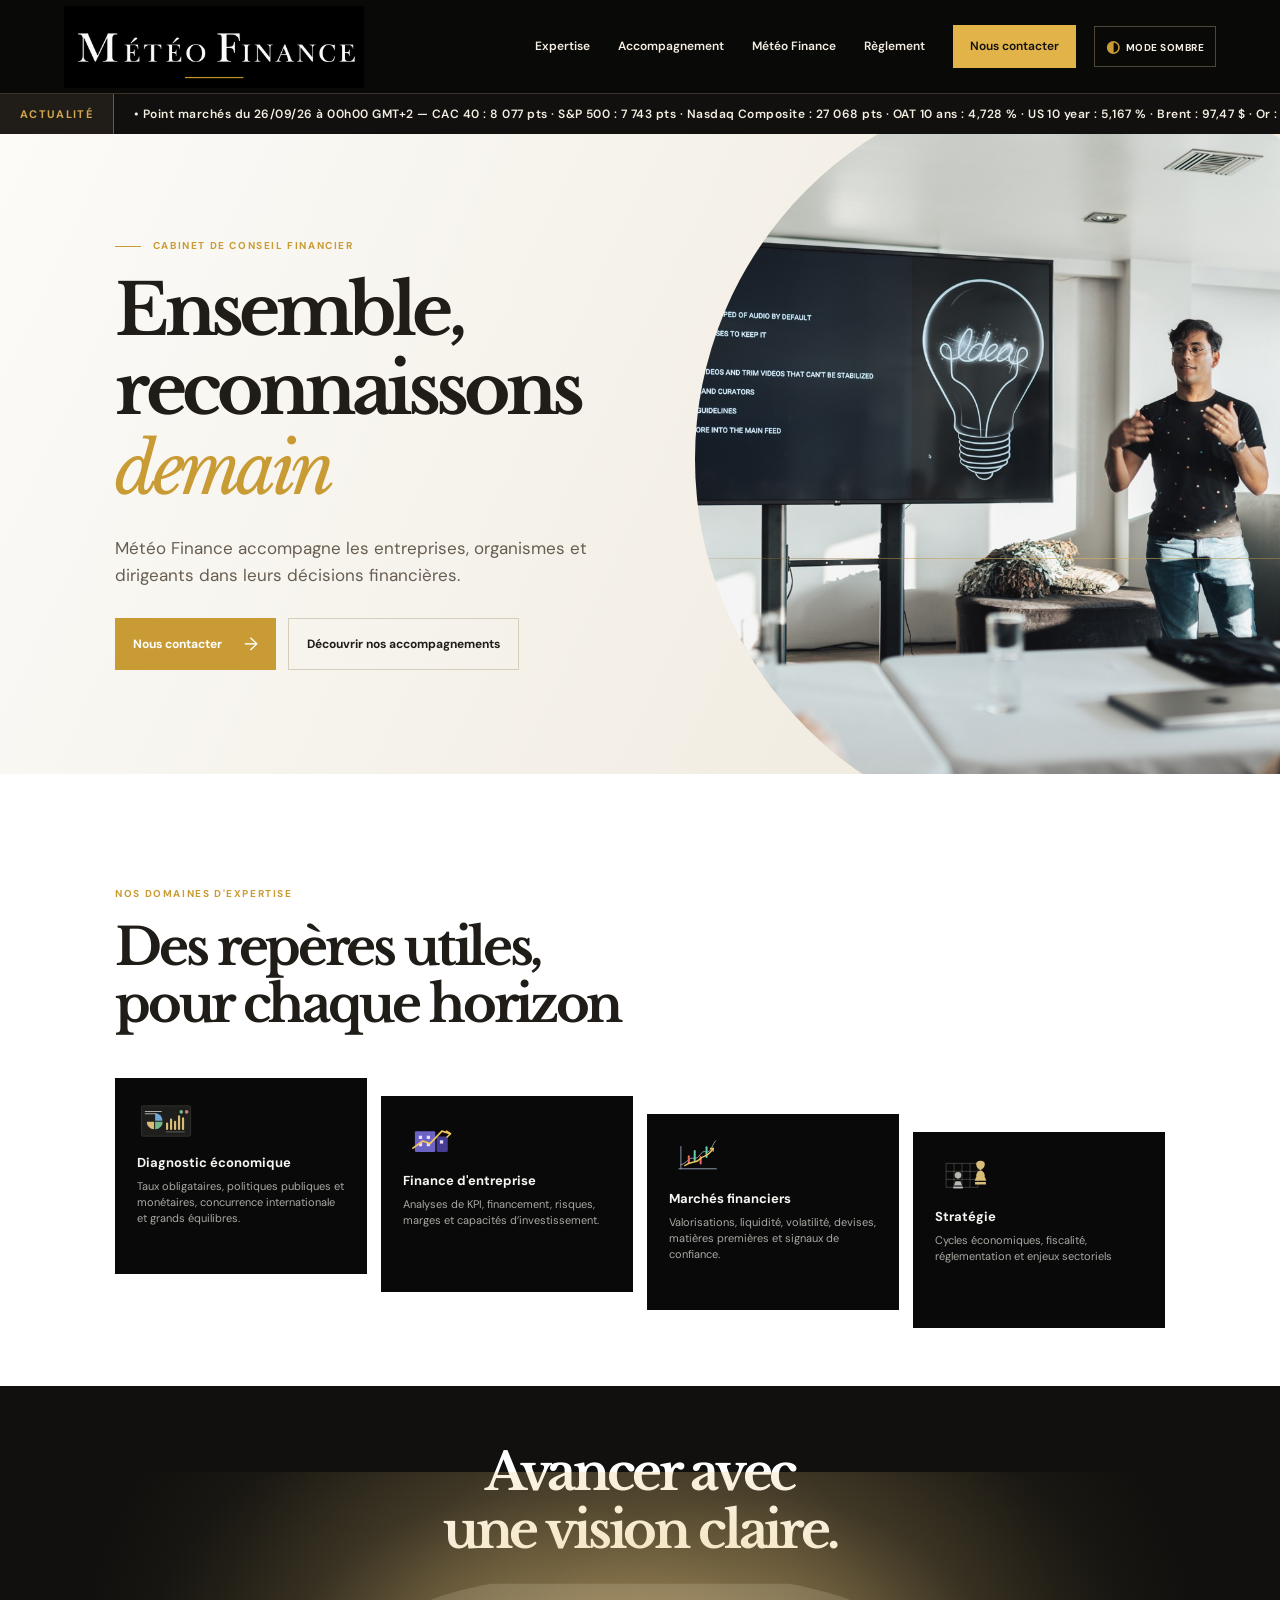
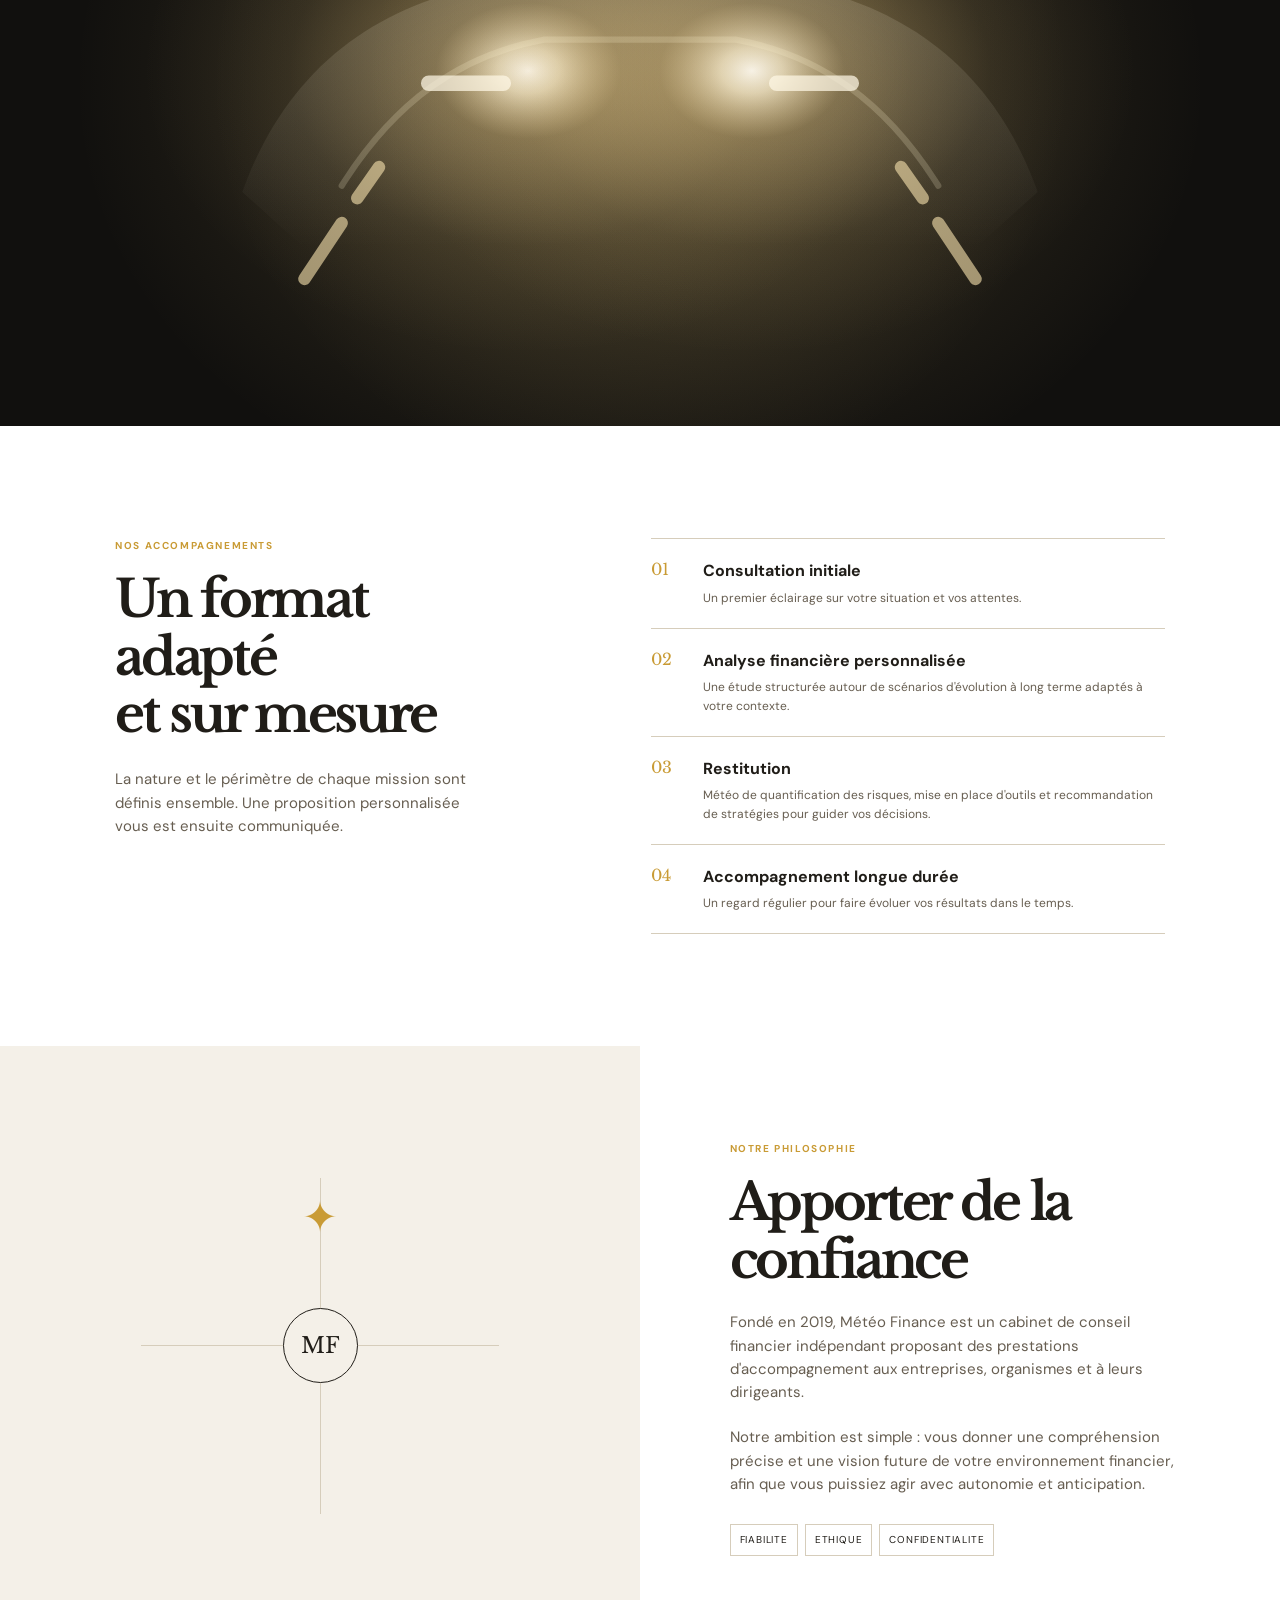
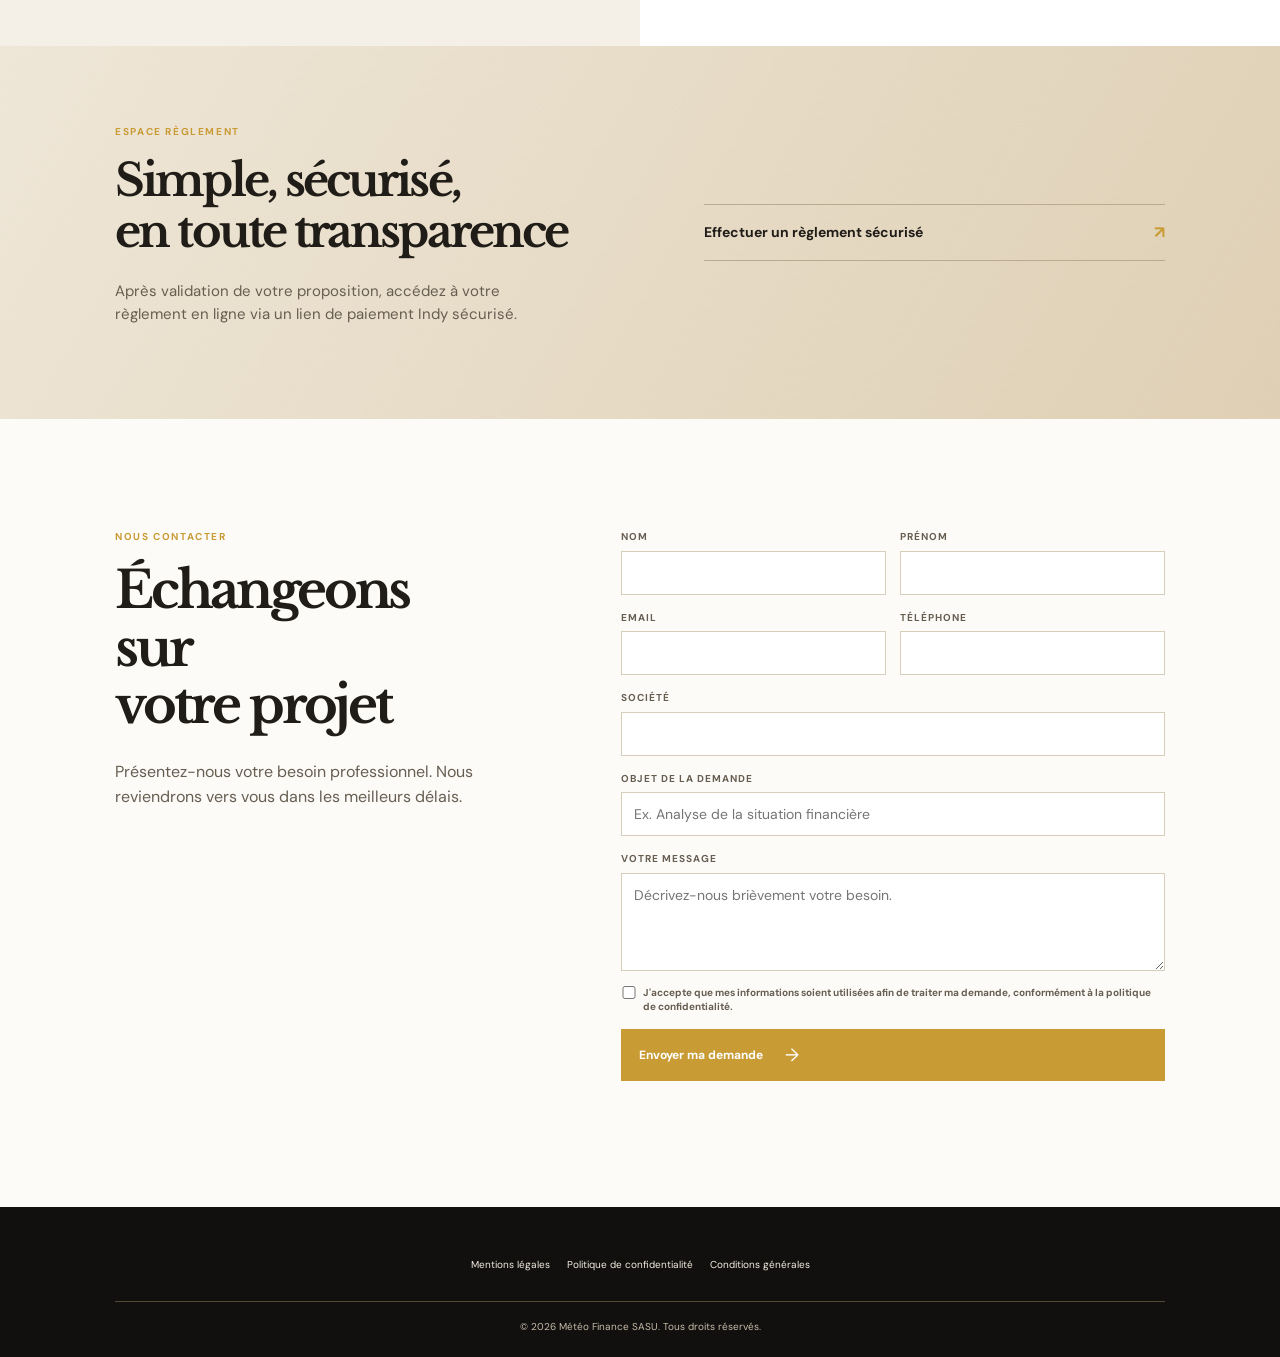
==== index.html @ 6821d2b0 "Update index.html" ====
<!doctype html>
<html lang="fr">
<head>
  <!-- Encodage -->
  <meta charset="UTF-8" />

  <!-- Responsive -->
  <meta name="viewport" content="width=device-width, initial-scale=1.0" />

  <!-- SEO -->
  <title>Météo Finance | Cabinet de conseil financier</title>
  <meta
    name="description"
    content="Page d'accueil."
  />

  <link rel="canonical" href="https://meteofinance.github.io/" />

  <!-- Open Graph (Facebook, LinkedIn, WhatsApp...) -->
  <meta property="og:type" content="website" />
  <meta property="og:site_name" content="Météo Finance" />
  <meta property="og:locale" content="fr_FR" />
  <meta property="og:title" content="Météo Finance | Cabinet de conseil financier" />
  <meta
    property="og:description"
    content="Page d'acceuil."
  />
  <meta property="og:url" content="https://meteofinance.github.io/" />
  <meta
    property="og:image"
    content="https://meteofinance.github.io/assets/logo-meteo-finance-dark.png"
  />
  <meta property="og:image:width" content="1200" />
  <meta property="og:image:height" content="630" />

  <!-- Twitter / X -->
  <meta name="twitter:card" content="summary_large_image" />
  <meta
    name="twitter:title"
    content="Météo Finance | Cabinet de conseil financier"
  />
  <meta
    name="twitter:description"
    content="Page d'acceuil."
  />
  <meta
    name="twitter:image"
    content="https://meteofinance.github.io/assets/logo-meteo-finance-dark.png"
  />

  <!-- Icône -->
  <!-- <link rel="icon" href="assets/favicon.ico" /> -->
  <link rel="icon" type="image/svg+xml" href="/assets/favicon.svg">
  <link rel="apple-touch-icon" sizes="180x180" href="/assets/apple-touch-icon.png">

  <!-- Polices -->
  <link rel="preconnect" href="https://fonts.googleapis.com" />
  <link rel="preconnect" href="https://fonts.gstatic.com" crossorigin />
  <link
    href="https://fonts.googleapis.com/css2?family=DM+Sans:wght@400;500;600;700&family=Libre+Baskerville:wght@400;700&display=swap"
    rel="stylesheet"
  />

  <!-- Initialisation du thème -->
  <script>
    try {
      document.documentElement.dataset.theme =
        new URLSearchParams(location.search).get("theme") ||
        localStorage.getItem("theme") ||
        "light";
    } catch {
      document.documentElement.dataset.theme = "light";
    }
  </script>

  <!-- Feuille de style -->
  <link rel="stylesheet" href="styles.css" />
  <link rel="stylesheet" href="market-ticker.css" />
  <link rel="stylesheet" href="cartographie-adjustments.css" />

  <!-- Script -->
  <script defer src="theme.js"></script>
</head>
<body>
  <header class="header" id="accueil">
    <a class="logo" href="index.html" aria-label="Météo Finance — retour en haut de page"><img src="assets/logo-meteo-finance-dark.png" data-theme-logo data-light-logo="assets/logo-meteo-finance-dark.png" data-dark-logo="assets/logo-meteo-finance-dark.png" alt="Météo Finance" /></a>
    <button class="menu-button" aria-label="Ouvrir le menu" aria-expanded="false">Menu <span>+</span></button>
    <nav class="nav" aria-label="Navigation principale">
      <a href="#expertise">Expertise</a><a href="#prestations">Accompagnement</a><a href="#societe">Météo Finance</a><a href="#reglement">Règlement</a><a class="nav-cta" href="#contact">Nous contacter</a>
    </nav>
    <button class="theme-button" data-theme-toggle type="button" aria-label="Activer le mode sombre" aria-pressed="false"><span aria-hidden="true">◐</span><span class="theme-button-text">Mode sombre</span></button>
  </header>

  <section class="market-ticker" aria-label="Informations de marché">
    <!-- DÉBUT TEST ACTUALITÉ : supprimez ce bloc pour retirer le libellé fixe. -->
    <div class="market-ticker__label" aria-hidden="true">Actualité</div>
    <!-- FIN TEST ACTUALITÉ -->

    <div class="market-ticker__viewport">
      
      
      
      
      
      <!--
        Informations à modifier manuellement : remplacez le même texte dans les deux balises ci-dessous.
        Les deux occurrences permettent un défilement continu, sans espace vide.
        ex : Point marchés du JJ/MM/AA à XXhXX GMT+2 — CAC 40 : 8&nbsp;376 pts · S&amp;P 500 : 7&nbsp;509 pts · Nasdaq Composite : 25&nbsp;837 pts · OAT 10 ans : 3,916 % · US 10 year : 4,628 % · Brent : 94,50 $ · Or : 4&nbsp;114 $ · EUR/USD : 1,141 $
      -->
      <p class="market-ticker__track">
        <span>• Point marchés du 26/09/26 à 00h00 GMT+2 — CAC 40 : 8&nbsp;077 pts · S&amp;P 500 : 7&nbsp;743 pts · Nasdaq Composite : 27&nbsp;068 pts · OAT 10 ans : 4,728 % · US 10 year : 5,167 % · Brent : 97,47 $ · Or : 4&nbsp;320 $ · EUR/USD : 1,139 $ • ALERTE INFO - Le taux obligataire américain à 10 ans clôture la semaine à son plus haut niveau depuis 2007.</span>
        <span aria-hidden="true">• Point marchés du 26/09/26 à 00h00 GMT+2 — CAC 40 : 8&nbsp;077 pts · S&amp;P 500 : 7&nbsp;743 pts · Nasdaq Composite : 27&nbsp;068 pts · OAT 10 ans : 4,728 % · US 10 year : 5,167 % · Brent : 97,47 $ · Or : 4&nbsp;320 $ · EUR/USD : 1,139 $ • ALERTE INFO - Le taux obligataire américain à 10 ans clôture la semaine à son plus haut niveau depuis 2007.</span>
      </p>
    </div>
    
    
    
    

    <!--
      Ancienne frise TradingView, conservée ici à titre de référence.
      <div class="tradingview-widget-container">
        <div class="tradingview-widget-container__widget"></div>
        <div class="tradingview-widget-copyright"><a href="https://fr.tradingview.com/markets/" rel="noopener nofollow" target="_blank"><span class="blue-text">Suivre les marchés</span></a><span class="trademark"> par TradingView</span></div>
        <script type="text/javascript" src="https://s3.tradingview.com/external-embedding/embed-widget-ticker-tape.js" async>
          {
            "symbols": [
              { "proName": "FOREXCOM:FRA40", "title": "CAC 40" },
              { "proName": "FOREXCOM:SPXUSD", "title": "S&P 500" },
              { "proName": "FOREXCOM:NSXUSD", "title": "Nasdaq 100" },
              { "proName": "FX:EURUSD", "title": "EUR / USD" },
              { "proName": "TVC:UKOIL", "title": "Brent" },
              { "proName": "TVC:GOLD", "title": "Or" }
            ],
            "showSymbolLogo": false,
            "colorTheme": "dark",
            "isTransparent": false,
            "displayMode": "adaptive",
            "locale": "fr"
          }
        </script>
      </div>
    -->
  </section>

  <main>
    <section class="hero">
      <div class="hero-glow"></div>
      <div class="hero-content">
        <p class="kicker"><span></span> Cabinet de conseil financier</p>
        <h1>Ensemble, reconnaissons<br/><em>demain</em></h1>
        <p class="hero-text">Météo Finance accompagne les entreprises, organismes et dirigeants dans leurs décisions financières.</p>
        <div class="hero-actions"><a href="#contact" class="btn btn-gold">Nous contacter <b>→</b></a><a href="#prestations" class="btn btn-ghost">Découvrir nos accompagnements</a></div>
      </div>
      <div class="hero-visual" aria-hidden="true"><img src="assets/presentation-financiere.jpg" alt=""/></div>
      <!--<p class="hero-disclaimer">En tant que société de conseil, Météo Finance apporte ses recommandations. Les décisions restent de votre responsabilité.</p>-->
    </section>

    <!--<section class="signature"><p>Une lecture sereine de vos enjeux financiers</p><div></div><p>Analyse</p><i>✦</i><p>Perspective</p><i>✦</i><p>Décision</p></section>-->

    <section class="section expertise" id="expertise">
      <div class="intro-heading"><p class="kicker">Nos domaines d'expertise</p><h2><span>Des repères utiles,</span><span>pour chaque horizon</span></h2></div>
      <!--<div class="intro-copy"><p></p></div>-->
      <div class="offers offers-professionals">
        <article class="forecast-map">
          <div class="forecast-map-heading"><p class="kicker"></p><!--<h3></h3><p></p>--></div>
          <ol class="forecast-map-steps">
            <li><div class="forecast-step-visual"><img src="assets/illustration-diagnostic.svg" alt="" /></div><h4>Diagnostic économique</h4><p>Taux obligataires, politiques publiques et monétaires, concurrence internationale et grands équilibres.</p></li>
            <li><div class="forecast-step-visual"><img src="assets/illustration-entreprise.svg" alt="" /></div><h4>Finance d'entreprise</h4><p>Analyses de KPI, financement, risques, marges et capacités d’investissement.</p></li>
            <li><div class="forecast-step-visual"><img src="assets/illustration-marches.svg" alt="" /></div><h4>Marchés financiers</h4><p>Valorisations, liquidité, volatilité, devises, matières premières et signaux de confiance.</p></li>
            <li><div class="forecast-step-visual"><img src="assets/illustration-strategie.svg" alt="" /></div><h4>Stratégie</h4><p>Cycles économiques, fiscalité, réglementation et enjeux sectoriels</p></li>
          </ol>
        </article>
      </div>
      <!--<p class="mission-note"></p>-->
    </section>

    <section class="method" id="methode"><div class="method-title"><h2>Avancer avec<br/>une vision claire.</h2></div><div class="method-visual" aria-hidden="true"></div></section>

    <section class="section pricing" id="prestations"><div class="pricing-heading"><p class="kicker">Nos accompagnements</p><h2>Un format adapté<br/>et sur mesure</h2><p>La nature et le périmètre de chaque mission sont définis ensemble. Une proposition personnalisée vous est ensuite communiquée.</p></div><div class="pricing-list"><article><span>01</span><div><h3>Consultation initiale</h3><p>Un premier éclairage sur votre situation et vos attentes.</p></div></article><article><span>02</span><div><h3>Analyse financière personnalisée</h3><p>Une étude structurée autour de scénarios d'évolution à long terme adaptés à votre contexte.</p></div></article><article><span>03</span><div><h3>Restitution</h3><p>Météo de quantification des risques, mise en place d'outils et recommandation de stratégies pour guider vos décisions.</p></div></article><article><span>04</span><div><h3>Accompagnement longue durée</h3><p>Un regard régulier pour faire évoluer vos résultats dans le temps.</p></div></article></div></section>
    <section class="company" id="societe"><div class="company-symbol"><div class="star">✦</div><p>MF</p></div><div class="company-text"><p class="kicker">Notre philosophie</p><h2>Apporter de la<br/>confiance</h2><p>Fondé en 2019, Météo Finance est un cabinet de conseil financier indépendant proposant des prestations d'accompagnement aux entreprises, organismes et à leurs dirigeants.</p><p>Notre ambition est simple : vous donner une compréhension précise et une vision future de votre environnement financier, afin que vous puissiez agir avec autonomie et anticipation.</p><div class="principles"><span>FIABILITE</span><span>ETHIQUE</span><span>CONFIDENTIALITE</span></div></div></section>





<!--Lien de paiement dans script.js-->
    <section class="payment" id="reglement"><div><p class="kicker">Espace règlement</p><h2>Simple, sécurisé,<br/>en toute transparence</h2><p>Après validation de votre proposition, accédez à votre règlement en ligne via un lien de paiement Indy sécurisé.</p></div><div class="pay-links"><a data-payment="secure" href="#">Effectuer un règlement sécurisé <b>↗</b></a></div></section>





    <section class="contact" id="contact"><div class="contact-intro"><p class="kicker">Nous contacter</p><h2>Échangeons sur<br/>votre projet</h2><p>Présentez-nous votre besoin professionnel. Nous reviendrons vers vous dans les meilleurs délais.</p><a class="contact-email" href="mailto:meteofinance@outlook.com">meteofinance@outlook.com <span>↗</span></a></div><form id="contact-form"><div class="form-row"><label>Nom<input required name="nom" type="text" autocomplete="family-name" /></label><label>Prénom<input required name="prenom" type="text" autocomplete="given-name" /></label></div><div class="form-row"><label>Email<input required name="email" type="email" autocomplete="email" /></label><label>Téléphone<input name="telephone" type="tel" autocomplete="tel" /></label></div><label>Société<input required name="societe" type="text" autocomplete="organization" /></label><label>Objet de la demande<input required name="objet" type="text" placeholder="Ex. Analyse de la situation financière" /></label><label>Votre message<textarea required name="message" rows="4" placeholder="Décrivez-nous brièvement votre besoin."></textarea></label><label class="consent"><input required type="checkbox" /><span>J'accepte que mes informations soient utilisées afin de traiter ma demande, conformément à la politique de confidentialité.</span></label><button type="submit" class="btn btn-gold">Envoyer ma demande <b>→</b></button><p class="form-status" aria-live="polite"></p></form></section>
  </main>
  <footer><div class="footer-links"><a href="mentions-legales.html">Mentions légales</a><a href="politique-confidentialite.html">Politique de confidentialité</a><a href="conditions-generales-prestation.html">Conditions générales</a></div><small>© 2026 Météo Finance SASU. Tous droits réservés.</small></footer>
  <script src="script.js"></script>
</body>
</html>
---- styles.css ----
:root{--blue:#201d18;--ink:#201d18;--night:#11100e;--gold:#c99b35;--gold-light:#ecd291;--cream:#fcfbf8;--pale:#f2eee7;--line:#d6cdbb;--text:#675e51;--surface:#fff;--surface-muted:#f4f0e8;--soft-line:#ded7ca;--hero-start:#fcfbf8;--hero-end:#eee7d8;--payment-start:#eee6d7;--payment-end:#dfd0b5}*{box-sizing:border-box}html{scroll-behavior:smooth}body{margin:0;color:var(--ink);font:16px/1.55 "DM Sans",sans-serif;background:var(--surface);transition:background .25s,color .25s}.header{height:94px;padding:0 clamp(22px,5vw,74px);display:flex;align-items:center;justify-content:space-between;gap:18px;border-bottom:1px solid var(--soft-line);background:var(--surface);position:sticky;z-index:20;top:0}.logo{height:82px;width:305px;position:relative;overflow:hidden;display:block;flex:none}.logo img{width:300px;max-width:none;height:auto;position:absolute;left:0;top:-19px}.nav{display:flex;align-items:center;gap:28px;margin-left:auto}.nav a{font-size:12px;font-weight:600;color:var(--ink);text-decoration:none}.nav-cta{background:var(--blue);color:var(--surface)!important;padding:12px 17px}.theme-button{border:1px solid var(--line);background:transparent;color:var(--ink);padding:9px 11px;font:700 10px "DM Sans",sans-serif;letter-spacing:.05em;text-transform:uppercase;cursor:pointer;white-space:nowrap}.theme-button span:first-child{color:var(--gold);font-size:16px;vertical-align:-1px;margin-right:5px}.menu-button{display:none}.hero{min-height:640px;background:linear-gradient(115deg,var(--hero-start) 0%,var(--surface-muted) 54%,var(--hero-end) 100%);position:relative;display:grid;grid-template-columns:1fr 1fr;align-items:center;overflow:hidden;padding:75px clamp(28px,9vw,145px)}.hero-content{position:relative;z-index:2}.kicker{font-size:10px;text-transform:uppercase;letter-spacing:.16em;font-weight:700;color:var(--gold);margin:0 0 17px}.kicker span{display:inline-block;width:26px;height:1px;background:currentColor;vertical-align:middle;margin-right:8px}.hero h1,h2{font-family:"Libre Baskerville",serif;letter-spacing:-.065em;line-height:1.13;margin:0;color:var(--blue)}.hero h1{font-size:clamp(48px,5.5vw,80px)}.hero h1 em{color:var(--gold);font-weight:400}.hero-text{font-size:17px;color:var(--text);max-width:510px;margin:26px 0 30px}.hero-actions{display:flex;gap:12px;flex-wrap:wrap}.btn{display:inline-flex;align-items:center;gap:22px;padding:14px 18px;border:0;text-decoration:none;font:700 12px "DM Sans",sans-serif;cursor:pointer}.btn b{font-size:18px;font-weight:400}.btn-gold{background:var(--gold);color:#fff}.btn-ghost{border:1px solid var(--line);color:var(--blue)}.btn-navy{background:var(--blue);color:var(--surface)}.hero-visual{width:min(42vw,530px);aspect-ratio:1;justify-self:end;position:relative}.sun{width:31%;height:31%;position:absolute;border-radius:50%;top:20%;left:36%;background:radial-gradient(circle at 35% 30%,#f3db94,#c99b35)}.arc{position:absolute;border:1px solid #a7977d;border-bottom:0;border-radius:50% 50% 0 0;left:50%;transform:translateX(-50%)}.arc-one{width:53%;height:26%;top:29%}.arc-two{width:76%;height:38%;top:24%;opacity:.65}.arc-three{width:100%;height:51%;top:18%;opacity:.38}.horizon{position:absolute;top:55%;left:-6%;right:-6%;height:1px;background:#8d7c5f}.visual-caption{position:absolute;top:59%;left:7%;right:7%;display:flex;justify-content:space-between;color:#806f55;font-size:10px;text-transform:uppercase;letter-spacing:.12em}.hero-glow{position:absolute;width:760px;height:760px;border-radius:50%;right:-175px;top:-55px;background:#c99b3519}.hero-disclaimer{position:absolute;bottom:22px;left:clamp(28px,9vw,145px);font-size:10px;color:var(--text);max-width:480px}.signature{min-height:68px;display:flex;align-items:center;gap:16px;padding:13px clamp(28px,9vw,145px);color:var(--text);font-weight:600;font-size:9px;text-transform:uppercase;letter-spacing:.12em}.signature p{margin:0;white-space:nowrap}.signature div{height:1px;background:var(--soft-line);flex:1}.signature i{color:var(--gold);font-style:normal}.section{padding:112px clamp(28px,9vw,145px)}.expertise{display:grid;grid-template-columns:1fr 1fr;gap:42px 10vw}.intro-heading h2,.method h2,.company h2,.pricing h2,.payment h2,.contact h2{font-size:clamp(37px,4vw,61px)}.intro-copy{align-self:end;max-width:480px;color:var(--text);font-size:17px}.arrow-link{color:var(--blue);text-decoration:none;font-size:12px;font-weight:700}.arrow-link span,.offers a span{color:var(--gold);font-size:18px;margin-left:8px}.offers{grid-column:1/-1;display:grid;grid-template-columns:1fr 1fr;margin-top:20px}.offers article{min-height:430px;background:var(--surface-muted);padding:48px clamp(28px,5vw,75px);position:relative}.offers .dark{background:var(--night);color:#fff}.offer-number{font:20px "Libre Baskerville",serif;color:var(--gold)}.offers .kicker{margin-top:50px}.offers h3{font:400 clamp(26px,2.7vw,39px)/1.22 "Libre Baskerville",serif;letter-spacing:-.045em;margin:0 0 24px;color:var(--blue);max-width:450px}.offers .dark h3{color:#fff}.offers ul{padding:0;list-style:none;margin:0 0 25px;font-size:13px}.offers li{padding:7px 0;border-bottom:1px solid var(--line)}.offers .dark li{border-color:#554a36}.offers a{font-size:12px;font-weight:700;color:var(--blue);text-decoration:none}.offers .dark a{color:#fff}.mission-note{grid-column:1/-1;justify-self:center;text-align:center;color:var(--text);font:italic 16px "Libre Baskerville",serif;margin:0}.method{padding:112px clamp(28px,9vw,145px);background:var(--night);color:#e6dfd2;display:grid;grid-template-columns:.92fr 1.3fr;gap:9vw}.method h2{color:#fff}.method-title>p:last-child{font-size:16px;max-width:380px;color:#d2c8b8;margin-top:25px}.method-steps{display:grid;grid-template-columns:1fr 1fr;gap:0 43px}.method-steps article{display:flex;gap:18px;border-top:1px solid #554a36;padding:20px 0 32px}.method-steps span{font:21px "Libre Baskerville",serif;color:var(--gold)}.method-steps h3{color:#fff;font-size:15px;margin:2px 0 5px}.method-steps p{font-size:12px;color:#d2c8b8;margin:0}.company{display:grid;grid-template-columns:1fr 1fr;min-height:600px}.company-symbol{background:var(--surface-muted);position:relative;display:grid;place-items:center}.company-symbol:before,.company-symbol:after{content:"";position:absolute;background:var(--line)}.company-symbol:before{width:1px;height:56%}.company-symbol:after{height:1px;width:56%}.star{position:absolute;top:23%;color:var(--gold);font-size:43px}.company-symbol p{border:1px solid var(--blue);border-radius:50%;width:75px;height:75px;display:grid;place-items:center;margin:0;background:var(--surface-muted);position:relative;z-index:1;font:22px "Libre Baskerville",serif;color:var(--blue)}.company-text{padding:95px clamp(30px,8vw,140px) 90px clamp(30px,7vw,100px);align-self:center}.company-text>p:not(.kicker){color:var(--text);font-size:15px;max-width:500px;margin:22px 0}.principles{display:flex;flex-wrap:wrap;gap:7px;margin-top:28px}.principles span{font-size:10px;text-transform:uppercase;letter-spacing:.08em;color:var(--blue);border:1px solid var(--line);padding:7px 9px}.pricing{display:grid;grid-template-columns:.9fr 1.1fr;gap:9vw}.pricing-heading>p:not(.kicker){color:var(--text);font-size:15px;max-width:380px;margin:24px 0 28px}.pricing-list article{border-top:1px solid var(--line);padding:20px 0;display:grid;grid-template-columns:36px 1fr;gap:16px}.pricing-list article:last-child{border-bottom:1px solid var(--line)}.pricing-list span{font:16px "Libre Baskerville",serif;color:var(--gold)}.pricing-list h3{font-size:16px;color:var(--blue);margin:0 0 5px}.pricing-list p{font-size:12px;color:var(--text);margin:0}.payment{background:linear-gradient(120deg,var(--payment-start),var(--payment-end));padding:78px clamp(28px,9vw,145px);display:grid;grid-template-columns:1fr 1fr;gap:10vw}.payment h2{font-size:clamp(34px,3.5vw,52px)}.payment>div>p:last-child{font-size:15px;color:var(--text);max-width:430px;margin-top:22px}.pay-links{align-self:center}.pay-links a{display:grid;grid-template-columns:32px 1fr auto;gap:12px;align-items:center;text-decoration:none;color:var(--blue);font-size:14px;font-weight:700;padding:14px 0;border-top:1px solid #b9ab92}.pay-links a:nth-child(3){border-bottom:1px solid #b9ab92}.pay-links span{color:var(--gold);font:16px "Libre Baskerville",serif}.pay-links b{color:var(--gold);font-size:17px}.pay-links small{display:block;margin-top:13px;color:var(--text);font-size:10px}.contact{display:grid;grid-template-columns:.82fr 1.18fr;gap:10vw;background:var(--cream);padding:110px clamp(28px,9vw,145px)}.contact-intro>p:not(.kicker){font-size:16px;color:var(--text);max-width:390px;margin:25px 0}.contact-email{display:inline-block;text-decoration:none;border-bottom:1px solid var(--gold);padding-bottom:6px;font-size:13px;font-weight:700;color:var(--blue)}.contact-email span{color:var(--gold);margin-left:8px}form{display:grid;gap:15px}label{display:grid;gap:6px;color:var(--text);font-size:10px;font-weight:700;letter-spacing:.1em;text-transform:uppercase}input,select,textarea{font:14px "DM Sans",sans-serif;border:1px solid var(--line);border-radius:0;background:var(--surface);color:var(--blue);padding:12px;outline-color:var(--gold)}textarea{resize:vertical}.form-row{display:grid;grid-template-columns:1fr 1fr;gap:14px}.consent{grid-template-columns:16px 1fr;align-items:start;font-size:10px;letter-spacing:0;text-transform:none;line-height:1.4}.consent input{margin:0}.form-status{color:#557a58;font-size:12px;margin:0;min-height:1px}footer{background:var(--night);color:#d2c8b8;padding:50px clamp(28px,9vw,145px) 22px;display:grid;grid-template-columns:1fr 1fr;gap:29px}.footer-logo{filter:none;opacity:1;width:300px;height:120px;background:#000}.footer-logo img{width:300px;top:0;left:0}footer>p{font-size:13px;margin:0}.footer-links{display:flex;justify-content:end;gap:17px}.footer-links a{font-size:10px;color:#f4ede1;text-decoration:none}footer small{grid-column:1/-1;border-top:1px solid #554a36;padding-top:17px;font-size:10px;line-height:1.55;color:#c6bba9}.honeypot{position:absolute;left:-9999px;opacity:0;pointer-events:none}.contact-email{display:none!important}.pay-links a{border-bottom:1px solid #b9ab92}footer{grid-template-columns:1fr}footer .footer-links{justify-content:flex-start}
@media(max-width:800px){.header{height:78px}.logo{width:200px;height:65px}.logo img{width:230px;left:-8px;top:-10px}.nav{display:none;position:absolute;left:0;right:0;top:78px;background:#fff;box-shadow:0 14px 18px #001b3620;flex-direction:column;align-items:stretch;padding:25px}.nav.open{display:flex}.nav-cta{text-align:center}.menu-button{display:block;border:0;background:none;color:var(--blue);font:700 12px "DM Sans";text-transform:uppercase;letter-spacing:.1em}.menu-button span{font-size:17px;margin-left:5px}.hero{grid-template-columns:1fr;padding:70px 28px 74px;min-height:auto}.hero-visual{opacity:.36;position:absolute;width:84vw;right:-18vw;top:58px}.hero-disclaimer{left:28px;right:28px}.signature{padding:17px 28px;flex-wrap:wrap}.signature div{display:none}.signature p:first-child{width:100%}.section,.method,.contact{padding:75px 28px}.expertise,.method,.pricing,.payment,.contact,.company{grid-template-columns:1fr}.offers{grid-template-columns:1fr}.offers article{min-height:auto}.method{gap:38px}.company-symbol{min-height:330px}.company-text{padding:73px 28px}.pricing{gap:44px}.payment{padding:66px 28px;gap:35px}.contact{gap:48px}.footer-links{justify-content:start;flex-wrap:wrap}footer{grid-template-columns:1fr;padding:40px 28px 20px}.form-row,.method-steps{grid-template-columns:1fr}.method-steps{gap:0}.footer-logo{width:230px}}

html[data-theme="dark"]{--blue:#faf4e8;--ink:#f5efe3;--night:#090908;--gold:#e1b348;--cream:#15130f;--pale:#211e18;--line:#4e4637;--text:#d2c8b8;--surface:#12110e;--surface-muted:#201e19;--soft-line:#39342a;--hero-start:#15130f;--hero-end:#292318;--payment-start:#242016;--payment-end:#17150f}
html[data-theme="dark"] .header{background:#0b0a09}
html[data-theme="dark"] .nav-cta{color:#11100e!important;background:var(--gold)}
html[data-theme="dark"] .btn-gold{color:#11100e}
html[data-theme="dark"] .offers article:not(.dark){background:#211e18}
html[data-theme="dark"] .company-symbol,html[data-theme="dark"] .company-symbol p{background:#211e18}
html[data-theme="dark"] .method,html[data-theme="dark"] footer{background:#090908}
html[data-theme="dark"] .btn-ghost{border-color:#645a48}
html[data-theme="dark"] .pay-links a{border-color:#675c47}
html[data-theme="dark"] input,html[data-theme="dark"] select,html[data-theme="dark"] textarea{background:#1b1915;color:var(--ink)}
html[data-theme="dark"] .form-status{color:#9bc29b}

/* Variante de démonstration : bandeau supérieur noir dans les deux modes. */
.header{background:#090908!important;border-bottom-color:#39342a}
.header .nav a{color:#f5efe3}
.header .nav-cta{background:#e1b348;color:#11100e!important}
.header .theme-button{color:#f5efe3;border-color:#4e4637}
.header .menu-button{color:#f5efe3}
@media(max-width:800px){.header .nav{background:#090908}}

/* Le menu principal bascule avant de pouvoir déborder à droite. */
@media(min-width:801px) and (max-width:1050px){.header{height:78px;gap:9px}.logo{width:238px;height:65px}.logo img{width:238px;left:0;top:-15px}.nav{display:none;position:absolute;left:0;right:0;top:78px;background:#090908;box-shadow:0 14px 18px #0004;flex-direction:column;align-items:stretch;padding:25px}.nav.open{display:flex}.nav-cta{text-align:center}.menu-button{display:block;border:0;background:none;color:#f5efe3;font:700 12px "DM Sans";text-transform:uppercase;letter-spacing:.1em}.menu-button span{font-size:17px;margin-left:5px}.theme-button{padding:7px}.theme-button-text{display:none}.theme-button span:first-child{margin:0}}
.offers-professionals{grid-template-columns:1fr}
.offers-professionals article{min-height:360px}
.offers-professionals .kicker{margin-top:0}
.pay-links a{grid-template-columns:1fr auto}
footer{text-align:center}footer .footer-links{justify-content:center}footer small{text-align:center}
@media(max-width:800px){.header{gap:9px}.logo{width:238px;height:65px}.logo img{width:238px;left:0;top:-15px}.theme-button{padding:7px}.theme-button-text{display:none}.theme-button span:first-child{margin:0}.nav{background:var(--surface);box-shadow:0 14px 18px #0004}.footer-logo{width:270px;height:108px}.footer-logo img{width:270px;top:0;left:0}}

.payment-modal[hidden]{display:none}.payment-modal{position:fixed;inset:0;z-index:100;display:grid;place-items:center;padding:22px}.payment-modal__backdrop{position:absolute;inset:0;background:#0009}.payment-modal__dialog{position:relative;width:min(100%,490px);padding:38px;background:var(--surface);box-shadow:0 24px 70px #0006}.payment-modal__dialog h2{font-size:clamp(28px,4vw,42px);margin:0 0 16px}.payment-modal__dialog>p:not(.kicker){margin:0 0 24px;color:var(--text)}.payment-modal__close{position:absolute;top:12px;right:14px;border:0;background:transparent;color:var(--blue);font-size:28px;line-height:1;cursor:pointer}.payment-modal__form{display:grid;gap:12px}.payment-modal__form label{font-size:10px}.payment-modal__form input{text-transform:uppercase}.payment-modal__status{min-height:22px;margin:0;color:#9a433d;font-size:12px}.payment-modal__form .btn{justify-content:space-between}@media(max-width:480px){.payment-modal{padding:14px}.payment-modal__dialog{padding:34px 24px 26px}.payment-modal__dialog h2{font-size:28px}}

/* Montgolfière dorée de l'introduction. */
.hero-visual{display:grid;place-items:center}.balloon{position:relative;width:clamp(170px,23vw,280px);height:clamp(245px,33vw,390px);transform:translateY(-8px)}.balloon-envelope{position:absolute;inset:0 auto auto 0;width:100%;height:78%;clip-path:polygon(50% 0,70% 5%,87% 20%,96% 42%,92% 62%,78% 78%,60% 92%,50% 96%,40% 92%,22% 78%,8% 62%,4% 42%,13% 20%,30% 5%);background:radial-gradient(circle at 34% 25%,#f7df9c 0 3%,#e8bf5a 25%,#c99b35 66%,#936b21 100%);box-shadow:inset -18px -24px 30px #77531342,0 28px 42px #c99b3538}.balloon:before{content:"";position:absolute;left:37%;top:72%;width:26%;height:17%;border-left:1px solid #c99b35b3;border-right:1px solid #c99b35b3;transform:perspective(80px) rotateX(-10deg)}.balloon:after{content:"";position:absolute;left:42%;top:85%;width:16%;height:4%;background:linear-gradient(135deg,#8c621c,#e5be64);box-shadow:0 4px 0 #6e4b17;border-radius:1px}.balloon-basket{position:absolute;left:45%;top:88%;width:10%;height:6%;border:1px solid #8f6420;background:linear-gradient(135deg,#d4aa48,#8f6420);box-shadow:0 5px 9px #0002}
@media(max-width:800px){.hero-visual{opacity:.48;right:-6vw;top:42px}.balloon{width:clamp(155px,54vw,235px);height:clamp(225px,76vw,335px);transform:translateY(0)}}

/* Sphère solaire dorée : version épurée du visuel d'introduction. */
.hero-visual{display:grid;place-items:center;opacity:1}.hero-visual .sun{position:relative;inset:auto;width:43%;height:auto;aspect-ratio:1;border-radius:50%;background:radial-gradient(circle at 34% 30%,#f8e3a2 0 5%,#ecc660 28%,#c99b35 67%,#956b20 100%);box-shadow:0 0 0 18px #c99b3512,0 0 55px 25px #c99b3526}.hero-visual .sun:before{content:"";position:absolute;inset:-34%;border-radius:50%;background:radial-gradient(circle,#e5bd5730 0 20%,transparent 64%);filter:blur(5px);z-index:-1}
@media(max-width:800px){.hero-visual{opacity:.52;right:-6vw;top:42px}.hero-visual .sun{width:46%;box-shadow:0 0 0 12px #c99b3512,0 0 42px 18px #c99b3526}}

/* Soleil levant : demi-sphère, ligne d'horizon et halo. */
.hero-visual{display:block;overflow:visible}.hero-visual .sun{position:absolute;inset:auto;width:86%;height:auto;aspect-ratio:1;left:7%;top:20%;clip-path:inset(0 0 50% 0);background:radial-gradient(circle at 34% 30%,#f8e3a2 0 5%,#ecc660 28%,#c99b35 67%,#956b20 100%);box-shadow:0 0 0 18px #c99b3512,0 0 64px 32px #c99b3530}.hero-visual .sun:before{inset:-38%;background:radial-gradient(circle,#e5bd5740 0 22%,transparent 67%);filter:blur(7px)}.hero-visual:after{content:"";position:absolute;z-index:2;left:-8%;right:-8%;top:63%;height:1px;background:linear-gradient(90deg,transparent,#9e7d3e75 20%,#d2b466a8 50%,#9e7d3e75 80%,transparent);box-shadow:0 1px 10px #d0ad5540}
@media(max-width:800px){.hero-visual{opacity:.5;right:-6vw;top:42px}.hero-visual .sun{width:104%;left:-2%;top:18%;box-shadow:0 0 0 14px #c99b3512,0 0 50px 24px #c99b3530}.hero-visual:after{top:70%}}
.market-ticker{height:42px;background:#11100e;color:#f5efe3;display:flex;align-items:center;gap:20px;padding:0 clamp(22px,5vw,74px);overflow:hidden;position:relative;z-index:19}.market-ticker-label{display:flex;align-items:center;gap:8px;flex:none;color:#e1b348;font-size:10px;font-weight:700;letter-spacing:.14em;text-transform:uppercase}.market-ticker-dot{width:6px;height:6px;border-radius:50%;background:#e1b348;box-shadow:0 0 0 4px #e1b34822}.market-ticker-viewport{min-width:0;flex:1;overflow:hidden}.market-ticker-track{display:flex;align-items:center;width:max-content;min-width:100%;white-space:nowrap;animation:market-scroll 48s linear infinite}.market-ticker-track:hover{animation-play-state:paused}.market-ticker-item{display:inline-flex;align-items:baseline;gap:8px;padding:0 25px;border-right:1px solid #504937;font-size:11px}.market-ticker-name{color:#c6bba9;font-weight:700;letter-spacing:.07em;text-transform:uppercase}.market-ticker-value{color:#fff;font-variant-numeric:tabular-nums}.market-ticker-change{font-variant-numeric:tabular-nums;font-weight:700}.market-ticker-change.is-up{color:#78c49c}.market-ticker-change.is-down{color:#ed8585}.market-ticker-change.is-flat{color:#c6bba9}.market-ticker-loading{padding-left:12px;color:#c6bba9;font-size:11px}.market-ticker-update{flex:none;color:#918575;font-size:9px;letter-spacing:.04em;white-space:nowrap}@keyframes market-scroll{from{transform:translateX(0)}to{transform:translateX(-50%)}}@media(max-width:800px){.market-ticker{height:38px;padding:0 20px;gap:12px}.market-ticker-label{font-size:9px}.market-ticker-update{display:none}.market-ticker-item{padding:0 18px;font-size:10px}}
.offers-professionals .forecast-map{min-height:490px;padding:50px clamp(28px,5vw,75px);background:#090909;color:#d8d8d4;overflow:hidden;position:relative}.forecast-map:before{content:"";position:absolute;width:460px;height:460px;right:-110px;top:-215px;border:1px solid #ffffff1f;border-radius:50%;box-shadow:0 0 0 54px #ffffff08,0 0 0 108px #ffffff05;pointer-events:none}.forecast-map-heading{position:relative;z-index:1;max-width:520px}.forecast-map-heading .kicker{margin:0 0 14px}.forecast-map h3{position:relative;z-index:1;max-width:520px;margin:0;color:#f5f5f1;font:400 clamp(25px,2.6vw,38px)/1.18 "Libre Baskerville",serif;letter-spacing:-.045em}.forecast-map-heading>p:last-child{position:relative;z-index:1;max-width:540px;margin:14px 0 30px;color:#b9b9b4;font-size:13px}.forecast-map-steps{position:relative;z-index:1;display:grid;grid-template-columns:repeat(4,1fr);gap:0;margin:0 0 58px;padding:0;list-style:none;border-top:1px solid #ffffff26}.forecast-map-steps li{position:relative;min-height:135px;padding:19px 22px 19px 0;border-bottom:1px solid #ffffff26}.forecast-map-steps li+li{padding-left:22px;border-left:1px solid #ffffff1f}.forecast-map-steps li:nth-child(2){transform:translateY(18px)}.forecast-map-steps li:nth-child(3){transform:translateY(36px)}.forecast-map-steps li:nth-child(4){transform:translateY(54px)}.forecast-lens{position:relative;display:block;width:16px;height:16px;margin:0 0 13px;border:1.5px solid var(--gold);border-radius:50%;opacity:.95}.forecast-lens:after{content:"";position:absolute;width:8px;height:1.5px;right:-6px;bottom:-3px;transform:rotate(45deg);transform-origin:left center;background:var(--gold);border-radius:2px}.forecast-map-steps li:nth-child(2) .forecast-lens{width:20px;height:20px}.forecast-map-steps li:nth-child(2) .forecast-lens:after{width:9px;right:-7px;bottom:-3px}.forecast-map-steps li:nth-child(3) .forecast-lens{width:25px;height:25px}.forecast-map-steps li:nth-child(3) .forecast-lens:after{width:11px;right:-8px;bottom:-4px}.forecast-map-steps li:nth-child(4) .forecast-lens{width:31px;height:31px;margin-bottom:8px;border-width:1.7px}.forecast-map-steps li:nth-child(4) .forecast-lens:after{width:13px;right:-10px;bottom:-5px}.forecast-map-steps h4{margin:0 0 6px;color:#f5f5f1;font-size:13px}.forecast-map-steps p{margin:0;color:#aaa9a3;font-size:11px;line-height:1.45}.forecast-map-outcome{position:relative;z-index:1;display:flex;align-items:center;gap:12px;margin-top:0;color:#c7c6c1}.forecast-map-outcome>span{display:grid;place-items:center;width:31px;height:31px;border:1px solid #d8bc7880;border-radius:50%;color:var(--gold);font-size:18px}.forecast-map-outcome p{margin:0;font-size:12px;line-height:1.45}.forecast-map-outcome strong{color:#f5f5f1;font-size:11px;letter-spacing:.08em;text-transform:uppercase}@media(max-width:800px){.offers-professionals .forecast-map{min-height:0;padding:38px 28px}.forecast-map:before{width:310px;height:310px;right:-135px;top:-120px}.forecast-map-steps{grid-template-columns:1fr 1fr;margin-bottom:24px}.forecast-map-steps li{min-height:136px;padding:17px}.forecast-map-steps li+li{padding-left:17px}.forecast-map-steps li:nth-child(n){transform:none}.forecast-map-steps li:nth-child(3){border-left:0;border-top:1px solid #ffffff1f}.forecast-map-steps li:nth-child(4){border-top:1px solid #ffffff1f}.forecast-map-heading>p:last-child{max-width:330px}}
---- market-ticker.css ----
.market-ticker{height:40px;min-height:40px;padding:0;display:flex;align-items:center;background:#11100e;color:#f4ede1;overflow:hidden;position:relative;z-index:1;font:600 12px/1 "DM Sans",sans-serif;letter-spacing:.04em}
.market-ticker__viewport{flex:1;min-width:0;overflow:hidden}
.market-ticker__track{display:flex;align-items:center;width:max-content;margin:0;white-space:nowrap;animation:market-ticker-scroll 36s linear infinite}
.market-ticker__track span{display:inline-block;padding-right:64px}
.market-ticker:hover .market-ticker__track{animation-play-state:paused}
@keyframes market-ticker-scroll{from{transform:translateX(0)}to{transform:translateX(-50%)}}

/* DÉBUT TEST ACTUALITÉ : supprimez ce bloc pour retirer le style du libellé fixe. */
.market-ticker__label{align-self:stretch;display:flex;align-items:center;flex:0 0 auto;padding:0 20px;background:#201d18;color:#d2a74d;font-size:11px;font-weight:700;letter-spacing:.12em;text-transform:uppercase;border-right:1px solid rgba(210,167,77,.45)}
/* FIN TEST ACTUALITÉ */

.section[id],.method[id],.company[id],.pricing[id],.payment[id],.contact[id]{scroll-margin-top:94px}
@media(max-width:1050px){.market-ticker{height:36px;min-height:36px;font-size:11px}.market-ticker__label{padding:0 14px;font-size:10px}.market-ticker__track{animation-duration:30s}.section[id],.method[id],.company[id],.pricing[id],.payment[id],.contact[id]{scroll-margin-top:78px}}
@media(prefers-reduced-motion:reduce){.market-ticker__track{animation:none;padding-left:16px}.market-ticker__track span[aria-hidden="true"]{display:none}}

/* Ancien habillage de la frise TradingView, conservé pour référence.
.market-ticker{height:auto;min-height:64px;padding:0;display:block;background:#11100e;overflow:hidden;position:relative;z-index:1}
.market-ticker .tradingview-widget-container{width:100%;min-height:64px;background:#11100e}
.market-ticker .tradingview-widget-container__widget{min-height:48px}
.market-ticker .tradingview-widget-copyright{min-height:16px;padding:1px 12px 5px;color:#908574;font:9px "DM Sans",sans-serif;text-align:right}
.market-ticker .tradingview-widget-copyright a{color:#c6bba9;text-decoration:none}
*/

/* Garde-fous responsive pour Chrome Android, Edge et Firefox. */
html{-webkit-text-size-adjust:100%;text-size-adjust:100%}body{overflow-x:hidden}img,svg,video,canvas{max-width:100%;height:auto}input,select,textarea,button{max-width:100%}@media(max-width:420px){.menu-button{font-size:0}.menu-button span{font-size:20px;margin:0}}
---- cartographie-adjustments.css ----
.forecast-map-steps li:nth-child(4) .forecast-lens{margin-bottom:13px}
.method{position:relative;overflow:hidden;isolation:isolate}.method:before,.method:after{content:"";position:absolute;left:50%;top:48%;pointer-events:none;transform:translate(-50%,-50%);z-index:0}.method:before{width:min(92vw,1100px);height:430px;background:radial-gradient(ellipse at 42% 52%,#fff9e9 0 1.1%,#fff0ccbd 2.5%,#e5c27b4a 8%,transparent 28%),radial-gradient(ellipse at 58% 52%,#fff9e9 0 1.1%,#fff0ccbd 2.5%,#e5c27b4a 8%,transparent 28%);filter:blur(3px);opacity:.74}.method:after{width:min(110vw,1320px);height:520px;background:radial-gradient(ellipse at 42% 52%,#e9c97b33 0 3%,#e9c97b18 15%,transparent 48%),radial-gradient(ellipse at 58% 52%,#e9c97b33 0 3%,#e9c97b18 15%,transparent 48%);filter:blur(20px);opacity:.72}.method-title,.method-steps{position:relative;z-index:1}@media(max-width:800px){.method:before{width:150vw;height:350px;opacity:.48}.method:after{width:175vw;height:420px;opacity:.45}}
@media(max-width:800px){.forecast-map-steps{grid-template-columns:1fr;margin-bottom:24px}.forecast-map-steps li{min-height:0;padding:16px 0}.forecast-map-steps li+li{padding-left:0;border-left:0;border-top:1px solid #ffffff1f}.forecast-map-steps li:nth-child(n){transform:none}.forecast-map-steps li:nth-child(3),.forecast-map-steps li:nth-child(4){border-left:0;border-top:1px solid #ffffff1f}}
.method:before,.method:after{left:24%}@media(max-width:800px){.method:before,.method:after{left:50%}}
.method:before,.method:after{left:20%}.method-title:before{content:"";position:absolute;left:50%;top:31%;z-index:-1;width:min(31vw,330px);height:86px;transform:translateX(-50%);background:linear-gradient(180deg,#f7efd820 0%,#f7efd80d 72%,transparent 100%);clip-path:polygon(0 100%,7% 57%,23% 28%,77% 28%,93% 57%,100% 100%);filter:drop-shadow(0 8px 14px #f6d98b20);opacity:.78}.method-title:after{content:"";position:absolute;left:50%;top:68%;z-index:-1;width:5px;height:108px;transform:translateX(-50%);background:repeating-linear-gradient(to bottom,#f4dfac55 0 14px,transparent 14px 28px);opacity:.52}.method-title{isolation:isolate}@media(max-width:800px){.method:before,.method:after{left:50%}.method-title:before{top:35%;width:min(70vw,300px);height:72px;opacity:.55}.method-title:after{top:70%;height:84px;opacity:.36}}
.method-title:after{content:none}.method-title{background-image:repeating-linear-gradient(to bottom,#f4dfac55 0 14px,transparent 14px 28px),repeating-linear-gradient(to bottom,#f4dfac55 0 14px,transparent 14px 28px);background-repeat:no-repeat;background-size:4px 112px,4px 112px;background-position:4% 54%,96% 54%}@media(max-width:800px){.method-title{background-size:3px 88px,3px 88px;background-position:3% 57%,97% 57%}}
.method-title{background:none}.method-title>p:last-child{position:relative;z-index:1}.method-title>p:last-child:before,.method-title>p:last-child:after{content:"";position:absolute;top:-78px;z-index:-1;width:4px;height:170px;background:repeating-linear-gradient(to bottom,#f4dfac68 0 14px,transparent 14px 29px);transform-origin:top center;opacity:.72}.method-title>p:last-child:before{left:36%;transform:rotate(-22deg)}.method-title>p:last-child:after{right:36%;transform:rotate(22deg)}@media(max-width:800px){.method-title>p:last-child:before,.method-title>p:last-child:after{top:-63px;width:3px;height:138px;opacity:.5}.method-title>p:last-child:before{left:24%;transform:rotate(-17deg)}.method-title>p:last-child:after{right:24%;transform:rotate(17deg)}}
.method:before{background:radial-gradient(ellipse at 45% 52%,#fff9e9 0 1.1%,#fff0ccbd 2.5%,#e5c27b4a 8%,transparent 28%),radial-gradient(ellipse at 55% 52%,#fff9e9 0 1.1%,#fff0ccbd 2.5%,#e5c27b4a 8%,transparent 28%)}.method:after{background:radial-gradient(ellipse at 45% 52%,#e9c97b33 0 3%,#e9c97b18 15%,transparent 48%),radial-gradient(ellipse at 55% 52%,#e9c97b33 0 3%,#e9c97b18 15%,transparent 48%)}.method-title>p:last-child:before{left:18%;transform:rotate(22deg)}@media(max-width:800px){.method-title>p:last-child:before{left:10%;transform:rotate(17deg)}}
.method-title>p:last-child:before,.method-title>p:last-child:after{top:-70px;width:4px;height:118px;background:linear-gradient(to bottom,#f4dfac70 0 8%,transparent 8% 32%,#f4dfac70 32% 45%,transparent 45% 69%,#f4dfac70 69% 91%,transparent 91%);transform:rotate(28deg)}@media(max-width:800px){.method-title>p:last-child:before,.method-title>p:last-child:after{top:-57px;width:3px;height:96px;transform:rotate(24deg)}}
.method-title>p:last-child:before,.method-title>p:last-child:after{background:linear-gradient(to bottom,#f4dfac70 0 8%,transparent 8% 32%,#f4dfac70 32% 45%,transparent 45%)}.method:before,.method:after{left:21%}.method:before{opacity:.86}.method:after{opacity:.8}@media(max-width:800px){.method:before,.method:after{left:51%}.method:before{opacity:.58}.method:after{opacity:.52}}
.method-title>p:last-child:before{transform:rotate(25deg)}.method:before{background:radial-gradient(ellipse at 46% 52%,#fff9e9 0 1.1%,#fff0ccbd 2.5%,#e5c27b4a 8%,transparent 28%),radial-gradient(ellipse at 54% 52%,#fff9e9 0 1.1%,#fff0ccbd 2.5%,#e5c27b4a 8%,transparent 28%)}.method:after{background:radial-gradient(ellipse at 46% 52%,#e9c97b33 0 3%,#e9c97b18 15%,transparent 48%),radial-gradient(ellipse at 54% 52%,#e9c97b33 0 3%,#e9c97b18 15%,transparent 48%)}@media(max-width:800px){.method-title>p:last-child:before{transform:rotate(22deg)}}
.method-title>p:last-child:before{transform:rotate(28deg)}@media(max-width:800px){.method-title>p:last-child:before{transform:rotate(24deg)}}
.method-title>p:last-child:before{right:auto;left:18%;top:-70px;width:4px;height:118px;background:linear-gradient(to bottom,#f4dfac70 0 8%,transparent 8% 32%,#f4dfac70 32% 45%,transparent 45%);transform:rotate(31deg);transform-origin:top center;opacity:.72}@media(max-width:800px){.method-title>p:last-child:before{left:10%;top:-57px;width:3px;height:96px;transform:rotate(27deg)}}.method:before{opacity:.95}.method:after{opacity:.88}@media(max-width:800px){.method:before{opacity:.65}.method:after{opacity:.6}}
.method-title>p:last-child:after{top:-75px}@media(max-width:800px){.method-title>p:last-child:after{top:-61px}}
.method-title>p:last-child:after{top:-99px;height:142px}@media(max-width:800px){.method-title>p:last-child:after{top:-80px;height:115px}}
.forecast-step-visual{display:flex;align-items:center;gap:11px;min-height:42px;margin:0 0 11px}.forecast-step-visual .forecast-lens{margin:0!important;flex:none}.forecast-step-visual img{display:block;width:58px;height:40px;object-fit:contain}.forecast-map-steps li:nth-child(4) .forecast-step-visual img{width:62px}@media(max-width:800px){.forecast-step-visual{margin-bottom:9px}.forecast-step-visual img{width:54px;height:37px}}
.method-title>p:last-child:before{right:auto;left:18%;top:-70px;width:4px;height:118px;transform:rotate(31deg)}.method-title>p:last-child:after{left:auto;right:36%;top:-81px;width:4px;height:142px;transform:rotate(28deg)}@media(max-width:800px){.method-title>p:last-child:before{left:10%;top:-57px;width:3px;height:96px;transform:rotate(27deg)}.method-title>p:last-child:after{right:24%;top:-66px;width:3px;height:115px;transform:rotate(24deg)}}
@media(max-width:800px){.method:before,.method:after{left:50%;top:205px}.method-title>p:last-child:before{left:18%;top:-57px;width:3px;height:96px;transform:rotate(31deg)}.method-title>p:last-child:after{right:36%;top:-66px;width:3px;height:115px;transform:rotate(28deg)}}
@media(max-width:800px){.method:before,.method:after{display:none}.method-title:after{content:"";display:block;position:absolute;left:50%;top:-10px;z-index:-1;width:155%;height:270px;transform:translateX(-50%);background:radial-gradient(ellipse at 46% 48%,#fff9e9 0 1.1%,#fff0ccbd 2.5%,#e5c27b4a 8%,transparent 28%),radial-gradient(ellipse at 54% 48%,#fff9e9 0 1.1%,#fff0ccbd 2.5%,#e5c27b4a 8%,transparent 28%),radial-gradient(ellipse at 46% 48%,#e9c97b33 0 3%,#e9c97b18 15%,transparent 48%),radial-gradient(ellipse at 54% 48%,#e9c97b33 0 3%,#e9c97b18 15%,transparent 48%);filter:blur(7px);opacity:.72}.method-title:before{top:35%;width:min(70vw,300px);height:72px;opacity:.55}.method-title>p:last-child:before{left:18%;top:-57px;width:3px;height:96px;transform:rotate(31deg)}.method-title>p:last-child:after{right:36%;top:-66px;width:3px;height:115px;transform:rotate(28deg)}}
.method:before,.method:after,.method-title:before,.method-title:after,.method-title>p:last-child:before,.method-title>p:last-child:after{display:none!important}.method-title{min-height:260px;background-image:url("assets/phares-vision-claire.svg");background-repeat:no-repeat;background-position:center 38px;background-size:min(110%,560px) auto}@media(max-width:800px){.method-title{min-height:245px;background-position:center 28px;background-size:145% auto}}
.method-title{min-height:280px;background-position:center 8px;background-size:min(140%,650px) auto}@media(max-width:800px){.method-title{min-height:245px;background-position:center -12px;background-size:145% auto}}
.method-title{min-height:305px;background-position:30% -18px;background-size:min(195%,860px) auto}@media(max-width:800px){.method-title{min-height:245px;background-position:58% -48px;background-size:145% auto}.forecast-map-steps{display:grid;grid-template-columns:1fr;gap:9px;margin:0;border:0}.forecast-map-steps li,.forecast-map-steps li+li,.forecast-map-steps li:nth-child(3),.forecast-map-steps li:nth-child(4){display:grid;grid-template-columns:82px minmax(0,1fr);grid-template-areas:"visual title" "visual copy";column-gap:13px;align-items:center;min-height:0;margin:0;padding:14px!important;border:1px solid #ffffff1c!important;border-left:2px solid #d8bc788f!important;background:linear-gradient(100deg,#ffffff0b,transparent)}.forecast-step-visual{grid-area:visual;justify-content:center;gap:7px;min-height:44px;margin:0}.forecast-step-visual img{width:48px!important;height:35px}.forecast-map-steps h4{grid-area:title;margin:0!important;font-size:13px}.forecast-map-steps p{grid-area:copy;margin:3px 0 0!important;font-size:11px;line-height:1.42}.forecast-map-steps li:nth-child(4) .forecast-step-visual img{width:50px!important}}
@media(min-width:801px){.method-title{background-image:none}.method-title:after{content:"";display:block!important;position:absolute;left:50%;top:-26px;z-index:0;width:min(68vw,760px);height:390px;transform:translateX(-50%);background:url("assets/phares-vision-claire.svg") center/contain no-repeat;filter:none;opacity:1}.method-title>*{position:relative;z-index:1}}

/* Cartographie : seules les quatre cartes intérieures sont noires. */
.offers-professionals .forecast-map{min-height:0;padding:0;background:transparent;color:inherit;overflow:visible}.forecast-map:before{display:none}.forecast-map-steps{grid-template-columns:repeat(4,minmax(0,1fr));gap:14px;margin:0;border:0}.forecast-map-steps li,.forecast-map-steps li+li{min-height:196px;padding:22px!important;border:0!important;background:#090909!important}.forecast-map-steps li+li{padding-left:22px!important}.forecast-map-steps li:nth-child(2){transform:translateY(18px)}.forecast-map-steps li:nth-child(3){transform:translateY(36px)}.forecast-map-steps li:nth-child(4){transform:translateY(54px)}
@media(max-width:800px){.offers-professionals .forecast-map{padding:0}.forecast-map-steps{grid-template-columns:1fr;gap:10px}.forecast-map-steps li,.forecast-map-steps li+li,.forecast-map-steps li:nth-child(3),.forecast-map-steps li:nth-child(4){display:grid;grid-template-columns:82px minmax(0,1fr);grid-template-areas:"visual title" "visual copy";min-height:0;margin:0;padding:14px!important;border:0!important;border-left:2px solid #d8bc788f!important;background:#090909!important}.forecast-map-steps li:nth-child(n){transform:none}}

/* Séparation visuelle entre l'expertise et les accompagnements. */
.method{display:block!important;min-height:640px;padding:58px clamp(28px,9vw,145px)!important;text-align:center}.method-title{min-height:0!important;background:none!important}.method-title:after{display:none!important}.method-title h2{position:relative;z-index:2}.method-visual{position:absolute;z-index:1;left:50%;top:60px;width:min(96vw,1120px);height:560px;margin:0;transform:translateX(-50%);background:url("assets/phares-vision-claire.svg") center/contain no-repeat}
@media(max-width:800px){.method{min-height:510px;padding:52px 28px!important}.method-visual{top:35px;width:120%;height:450px;margin:0}}

.method-visual{width:min(124vw,1450px);height:640px;top:86px;background-size:120% auto}
@media(max-width:800px){.method-visual{width:150%;height:500px;top:66px;background-size:124% auto}}

/* Titre compact et cartographie rapprochée. */
.expertise{row-gap:14px}.expertise .offers{margin-top:0}.intro-heading h2 span{display:block;white-space:nowrap}.intro-heading h2{font-size:clamp(28px,4vw,61px)}
@media(max-width:800px){.expertise{row-gap:12px}.intro-heading h2{font-size:clamp(26px,8.5vw,38px)}}

/* Photo éditoriale circulaire : présentation financière anonymisée. */
.hero-visual{position:absolute;z-index:1;display:block;width:760px;height:760px;right:-175px;top:-55px;overflow:hidden;border-radius:50%;opacity:1;pointer-events:none}
.hero-visual img{display:block;width:100%;height:100%;object-fit:cover}
.hero-glow{overflow:visible;border:0;background:#c99b3519;box-shadow:none}
.hero-glow:before{content:none}
.hero-glow:after{content:none}
@media(max-width:1050px){.hero{display:flex;flex-direction:column;min-height:0;padding-top:54px;padding-bottom:60px}.hero-content{display:contents}.hero-glow{display:none}.hero .kicker{order:1;align-self:stretch;margin:0 0 13px;text-align:left}.hero h1{order:2;align-self:stretch;font-size:clamp(26px,8.5vw,38px);line-height:1.16;letter-spacing:-.055em;text-align:left}.hero-visual{position:relative;order:3;width:min(100%,680px);height:auto;aspect-ratio:3/2;right:auto;top:auto;margin:28px auto 26px;border-radius:0;opacity:1;box-shadow:0 18px 46px #201d1820}.hero-visual img{object-position:center;object-fit:cover}.hero-text{order:4;align-self:stretch;margin:0 0 22px;font-size:15px;text-align:left}.hero-actions{order:5;align-self:stretch;justify-content:flex-start;margin:0;text-align:left}}
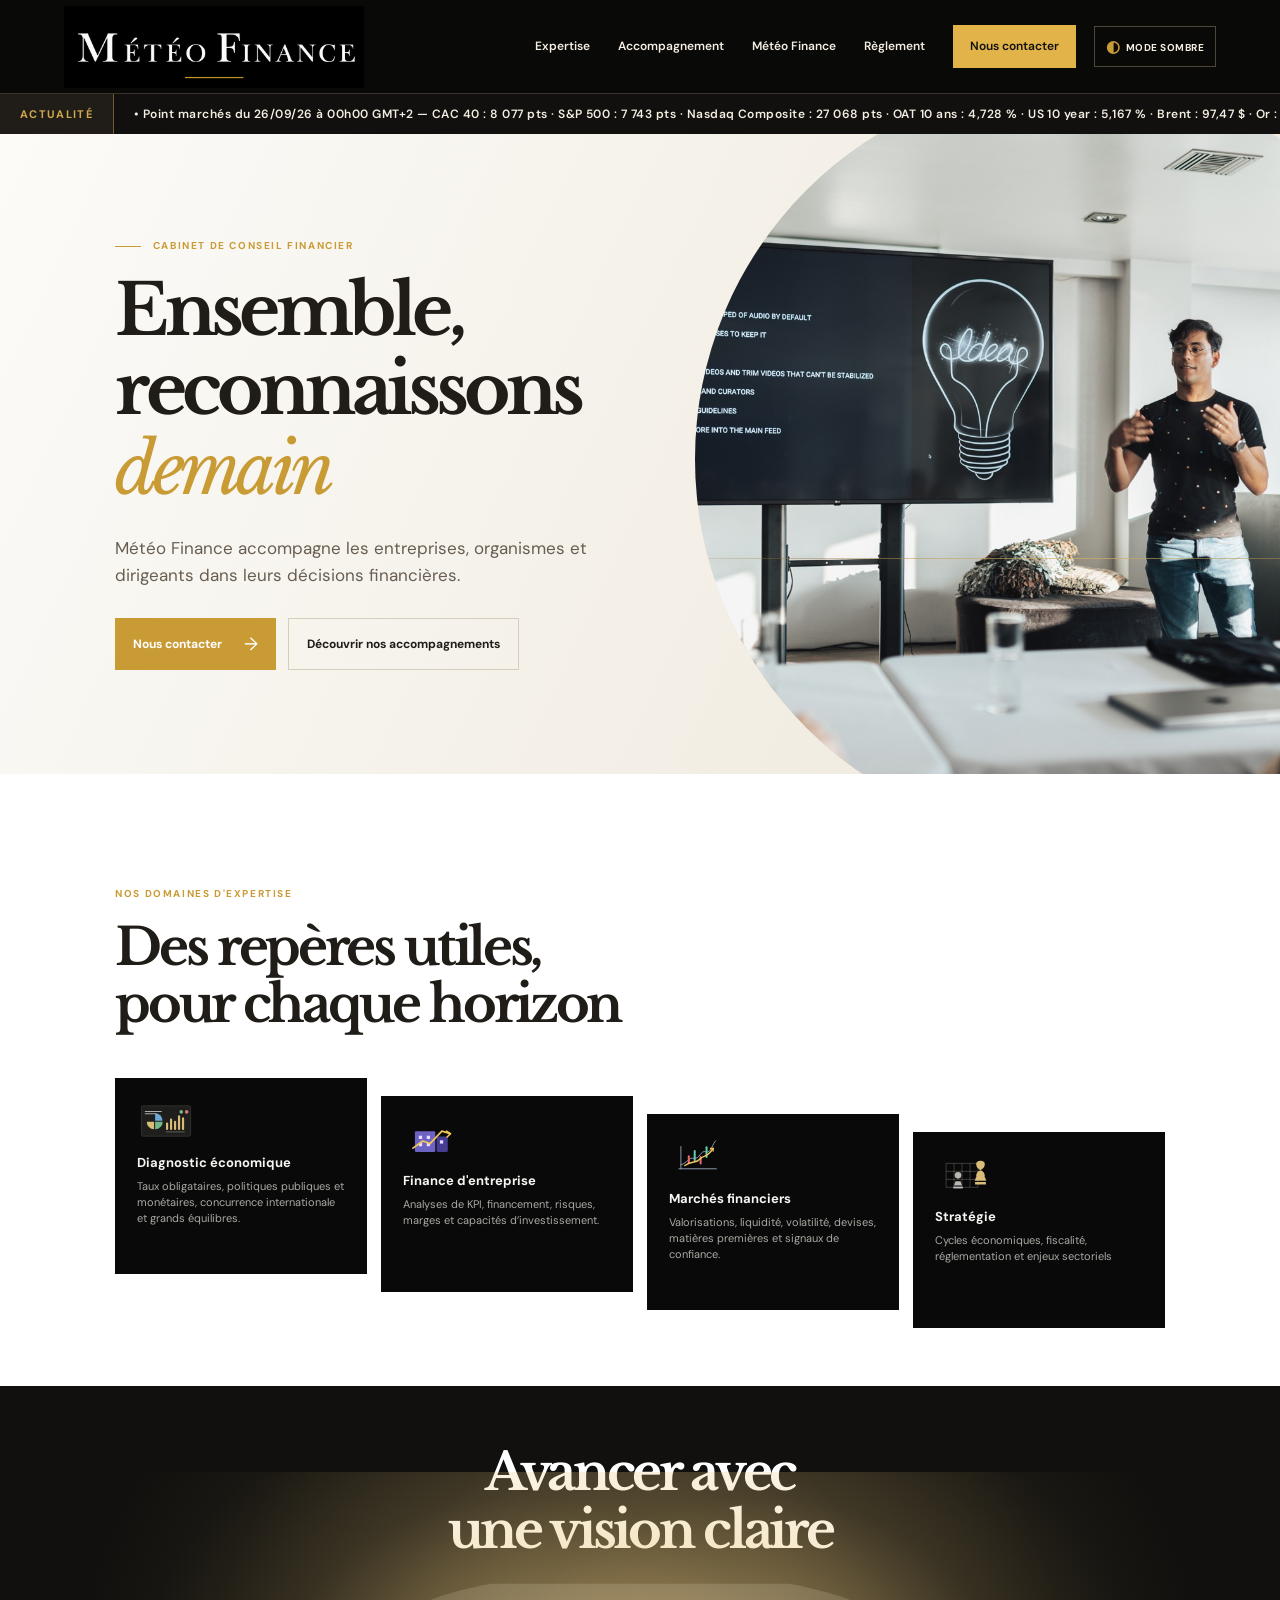
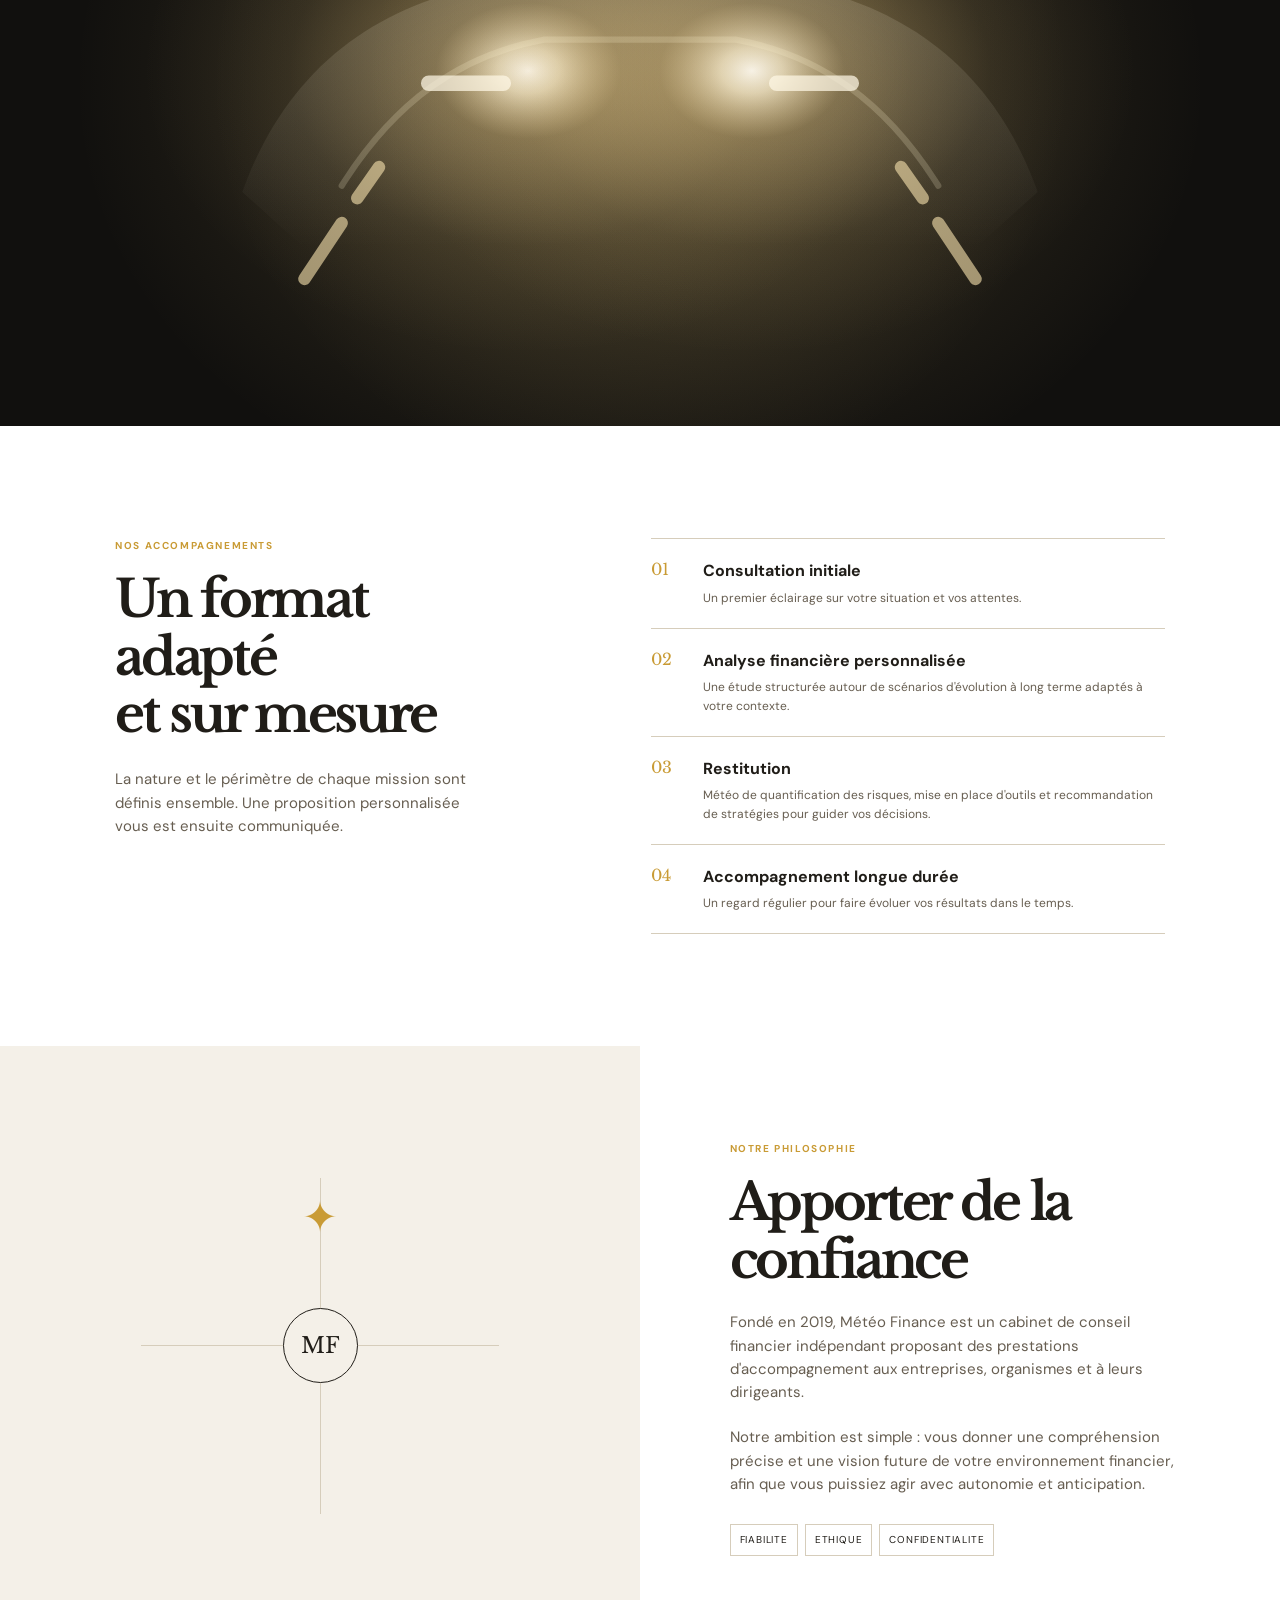
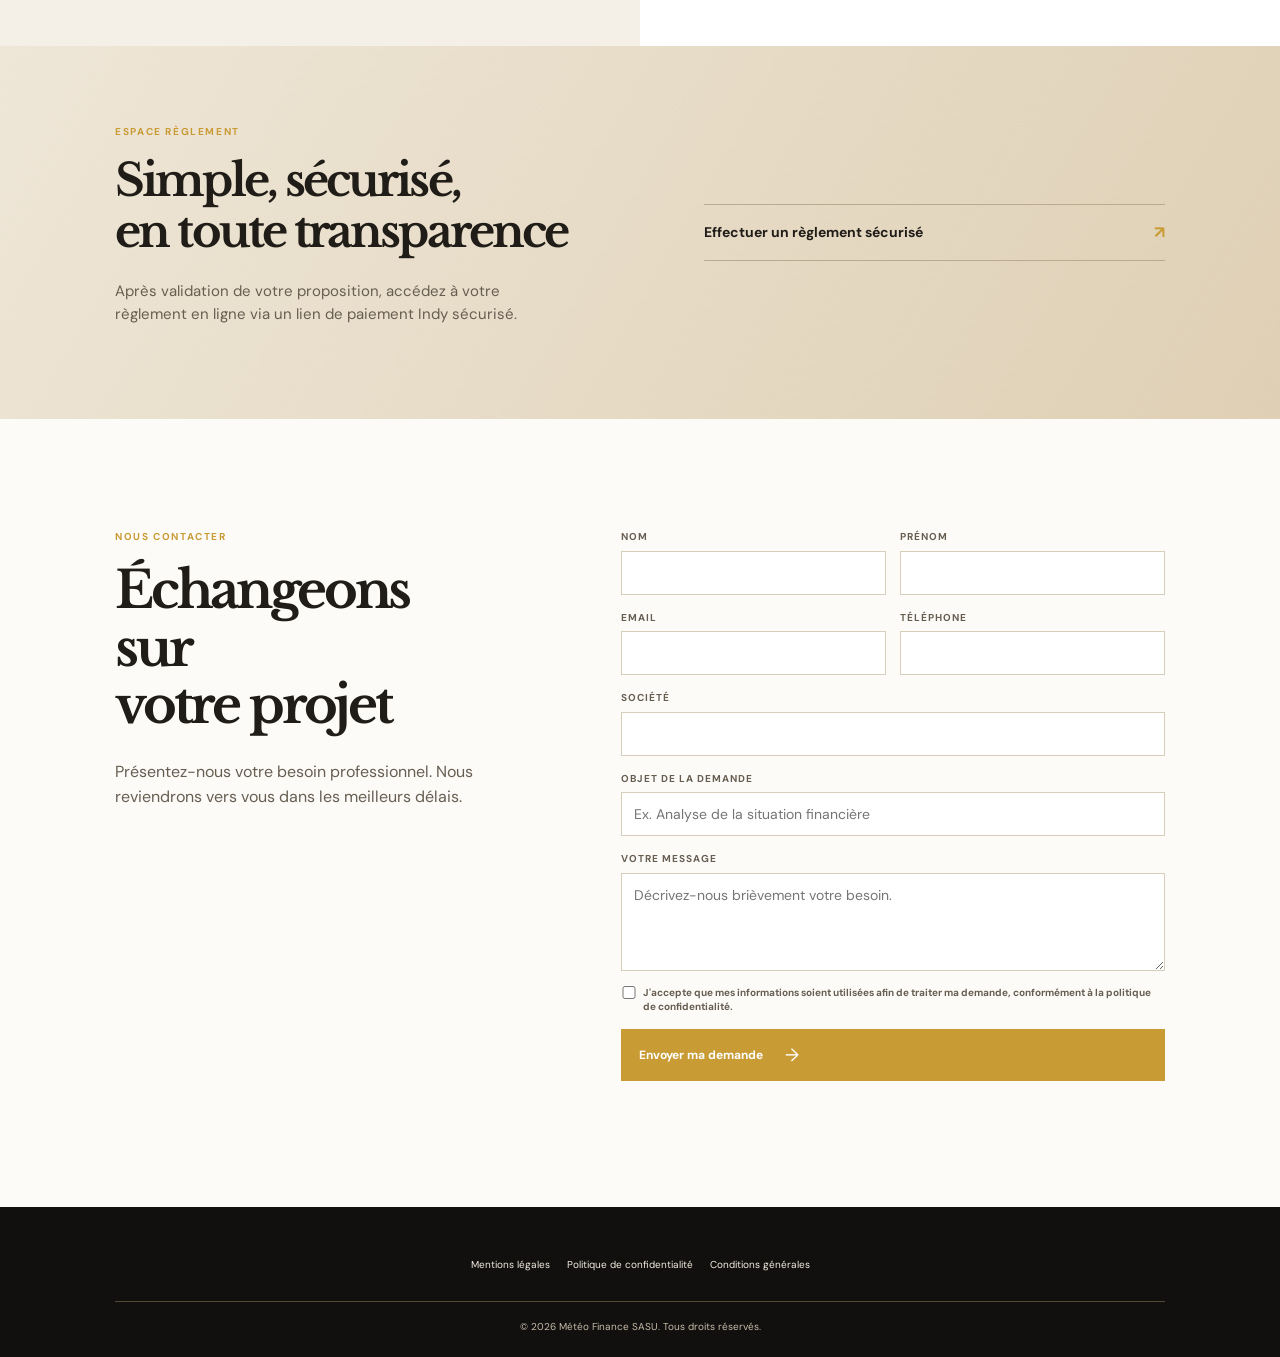
==== commit 7eadb5de: "Update index.html" ====
--- a/index.html
+++ b/index.html
@@ -175,7 +175,7 @@
       <!--<p class="mission-note"></p>-->
     </section>
 
-    <section class="method" id="methode"><div class="method-title"><h2>Avancer avec<br/>une vision claire.</h2></div><div class="method-visual" aria-hidden="true"></div></section>
+    <section class="method" id="methode"><div class="method-title"><h2>Avancer avec<br/>une vision claire</h2></div><div class="method-visual" aria-hidden="true"></div></section>
 
     <section class="section pricing" id="prestations"><div class="pricing-heading"><p class="kicker">Nos accompagnements</p><h2>Un format adapté<br/>et sur mesure</h2><p>La nature et le périmètre de chaque mission sont définis ensemble. Une proposition personnalisée vous est ensuite communiquée.</p></div><div class="pricing-list"><article><span>01</span><div><h3>Consultation initiale</h3><p>Un premier éclairage sur votre situation et vos attentes.</p></div></article><article><span>02</span><div><h3>Analyse financière personnalisée</h3><p>Une étude structurée autour de scénarios d'évolution à long terme adaptés à votre contexte.</p></div></article><article><span>03</span><div><h3>Restitution</h3><p>Météo de quantification des risques, mise en place d'outils et recommandation de stratégies pour guider vos décisions.</p></div></article><article><span>04</span><div><h3>Accompagnement longue durée</h3><p>Un regard régulier pour faire évoluer vos résultats dans le temps.</p></div></article></div></section>
     <section class="company" id="societe"><div class="company-symbol"><div class="star">✦</div><p>MF</p></div><div class="company-text"><p class="kicker">Notre philosophie</p><h2>Apporter de la<br/>confiance</h2><p>Fondé en 2019, Météo Finance est un cabinet de conseil financier indépendant proposant des prestations d'accompagnement aux entreprises, organismes et à leurs dirigeants.</p><p>Notre ambition est simple : vous donner une compréhension précise et une vision future de votre environnement financier, afin que vous puissiez agir avec autonomie et anticipation.</p><div class="principles"><span>FIABILITE</span><span>ETHIQUE</span><span>CONFIDENTIALITE</span></div></div></section>
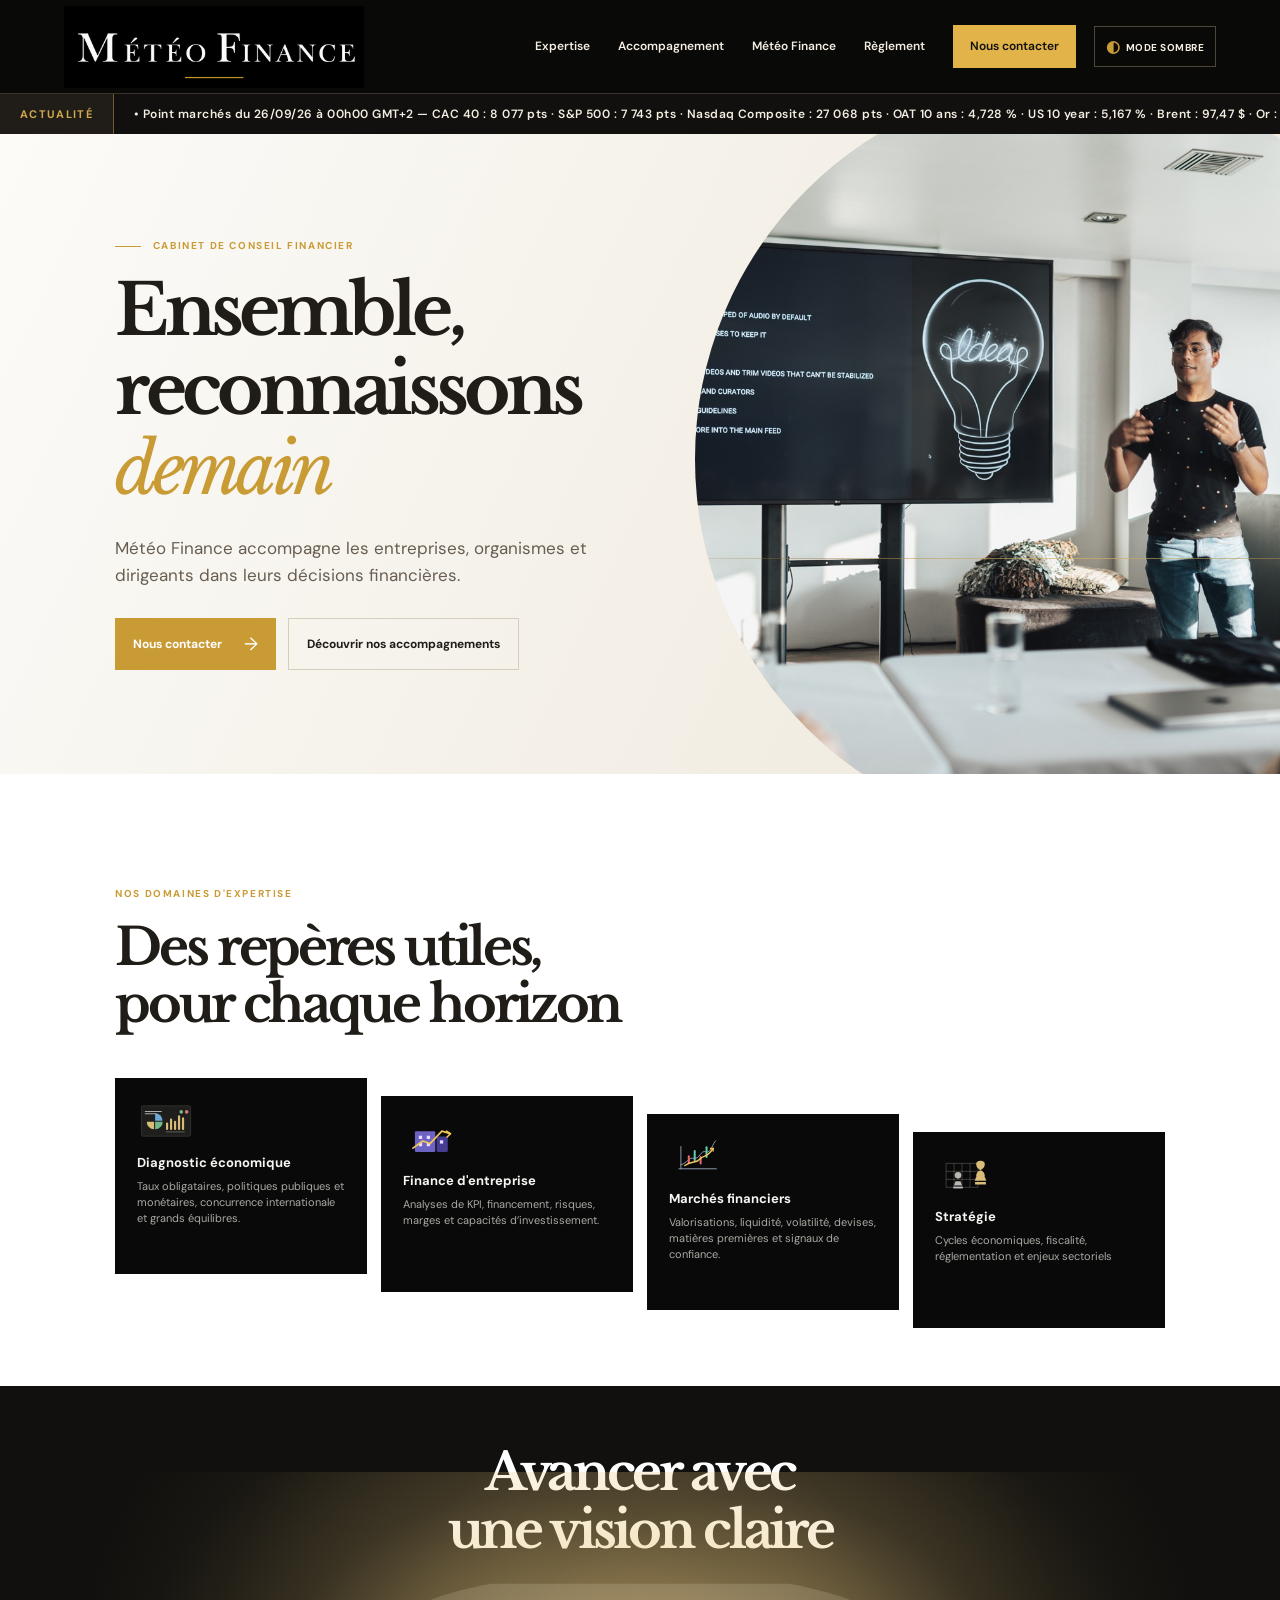
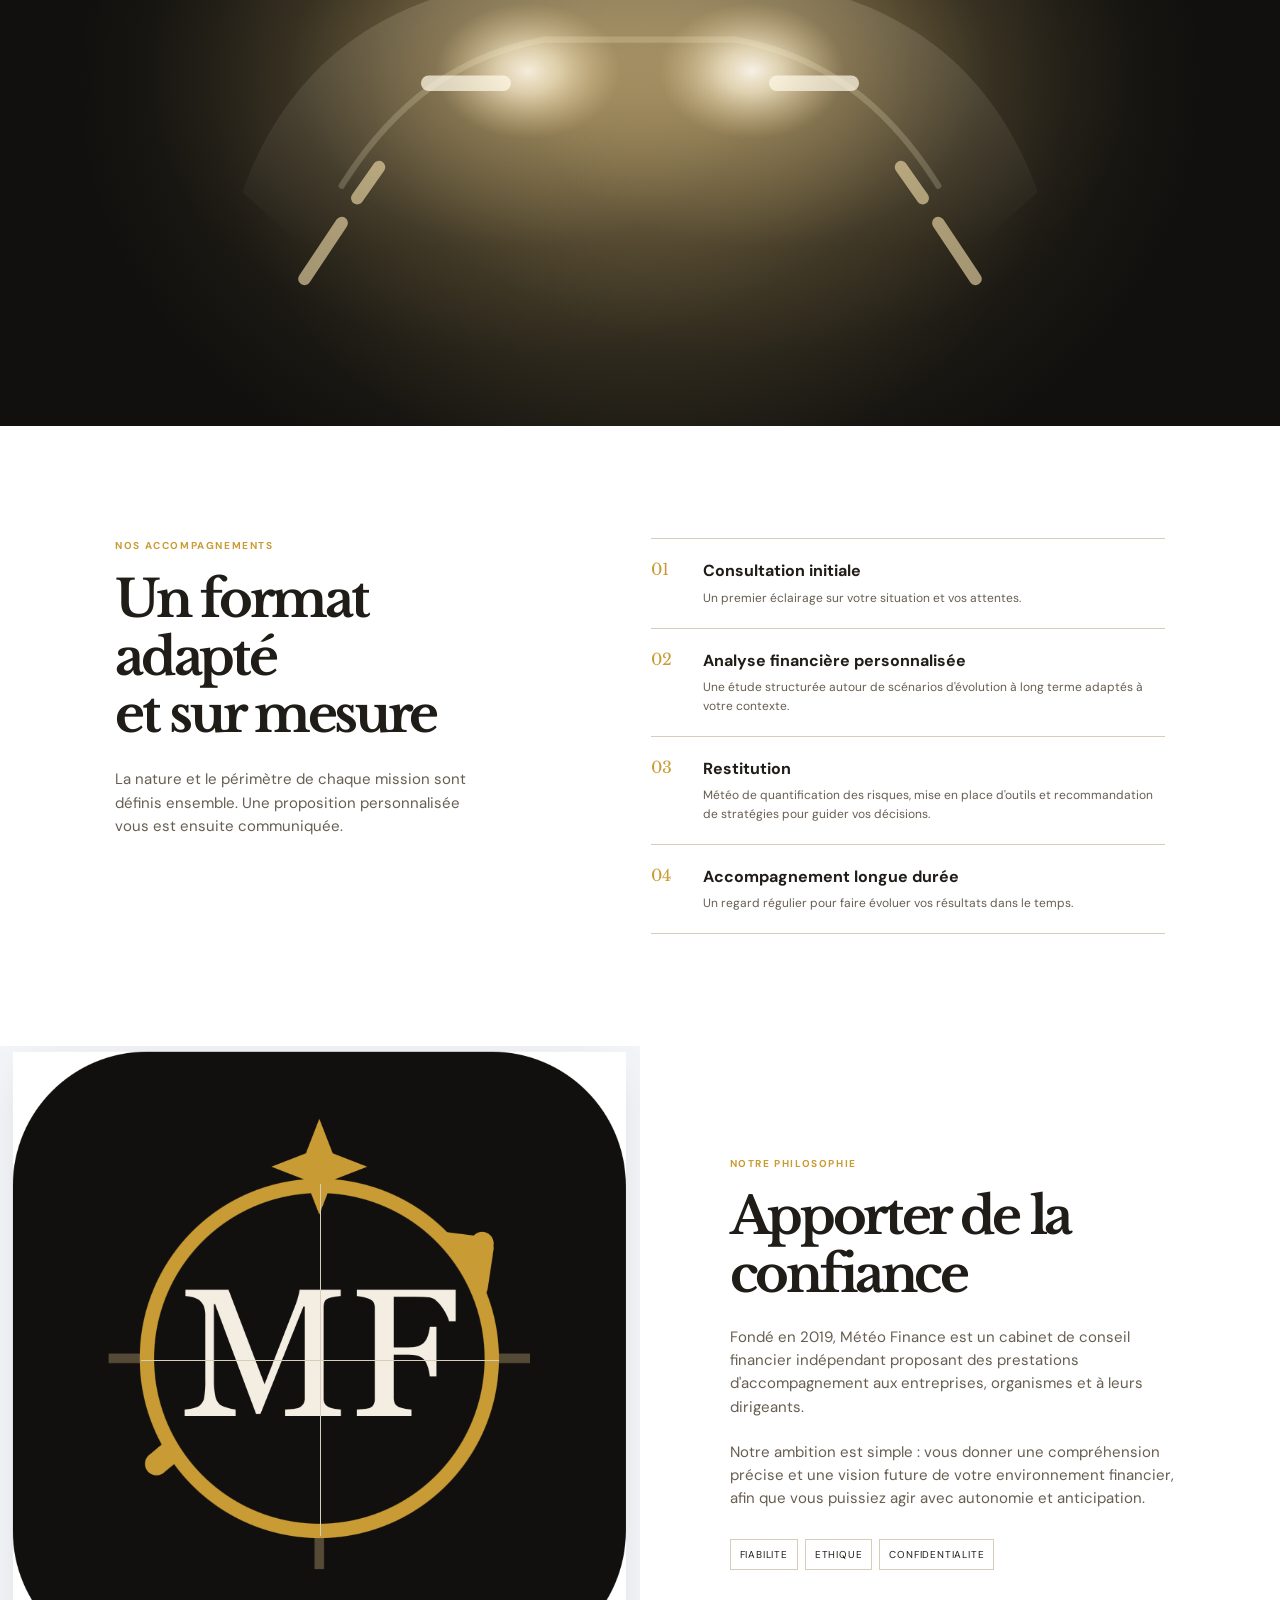
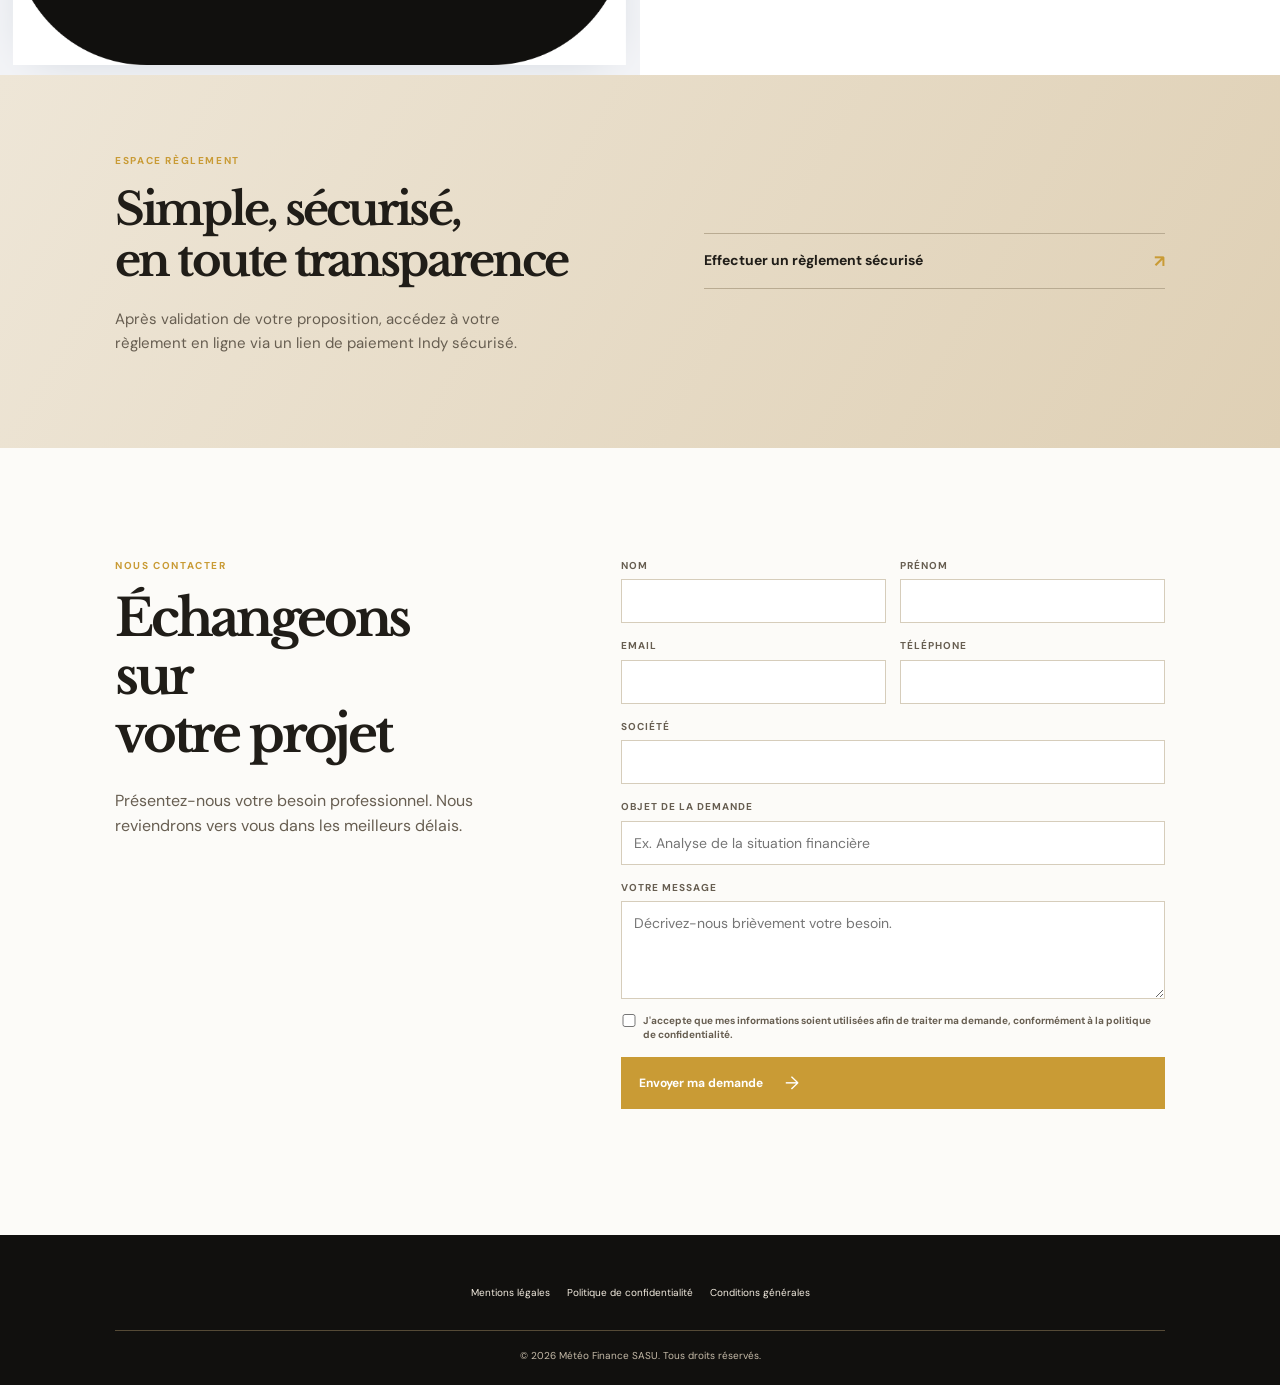
==== commit 513bd3bf: "Update company section with logo image Replaced company symbol text with an image in the company sec" ====
--- a/index.html
+++ b/index.html
@@ -178,7 +178,7 @@
     <section class="method" id="methode"><div class="method-title"><h2>Avancer avec<br/>une vision claire</h2></div><div class="method-visual" aria-hidden="true"></div></section>
 
     <section class="section pricing" id="prestations"><div class="pricing-heading"><p class="kicker">Nos accompagnements</p><h2>Un format adapté<br/>et sur mesure</h2><p>La nature et le périmètre de chaque mission sont définis ensemble. Une proposition personnalisée vous est ensuite communiquée.</p></div><div class="pricing-list"><article><span>01</span><div><h3>Consultation initiale</h3><p>Un premier éclairage sur votre situation et vos attentes.</p></div></article><article><span>02</span><div><h3>Analyse financière personnalisée</h3><p>Une étude structurée autour de scénarios d'évolution à long terme adaptés à votre contexte.</p></div></article><article><span>03</span><div><h3>Restitution</h3><p>Météo de quantification des risques, mise en place d'outils et recommandation de stratégies pour guider vos décisions.</p></div></article><article><span>04</span><div><h3>Accompagnement longue durée</h3><p>Un regard régulier pour faire évoluer vos résultats dans le temps.</p></div></article></div></section>
-    <section class="company" id="societe"><div class="company-symbol"><div class="star">✦</div><p>MF</p></div><div class="company-text"><p class="kicker">Notre philosophie</p><h2>Apporter de la<br/>confiance</h2><p>Fondé en 2019, Météo Finance est un cabinet de conseil financier indépendant proposant des prestations d'accompagnement aux entreprises, organismes et à leurs dirigeants.</p><p>Notre ambition est simple : vous donner une compréhension précise et une vision future de votre environnement financier, afin que vous puissiez agir avec autonomie et anticipation.</p><div class="principles"><span>FIABILITE</span><span>ETHIQUE</span><span>CONFIDENTIALITE</span></div></div></section>
+    <section class="company" id="societe"><div class="company-symbol"><img src="assets/CaptureLinkedin.png" alt="Météo Finance" /></div><div class="company-text"><p class="kicker">Notre philosophie</p><h2>Apporter de la<br/>confiance</h2><p>Fondé en 2019, Météo Finance est un cabinet de conseil financier indépendant proposant des prestations d'accompagnement aux entreprises, organismes et à leurs dirigeants.</p><p>Notre ambition est simple : vous donner une compréhension précise et une vision future de votre environnement financier, afin que vous puissiez agir avec autonomie et anticipation.</p><div class="principles"><span>FIABILITE</span><span>ETHIQUE</span><span>CONFIDENTIALITE</span></div></div></section>
 
 
 
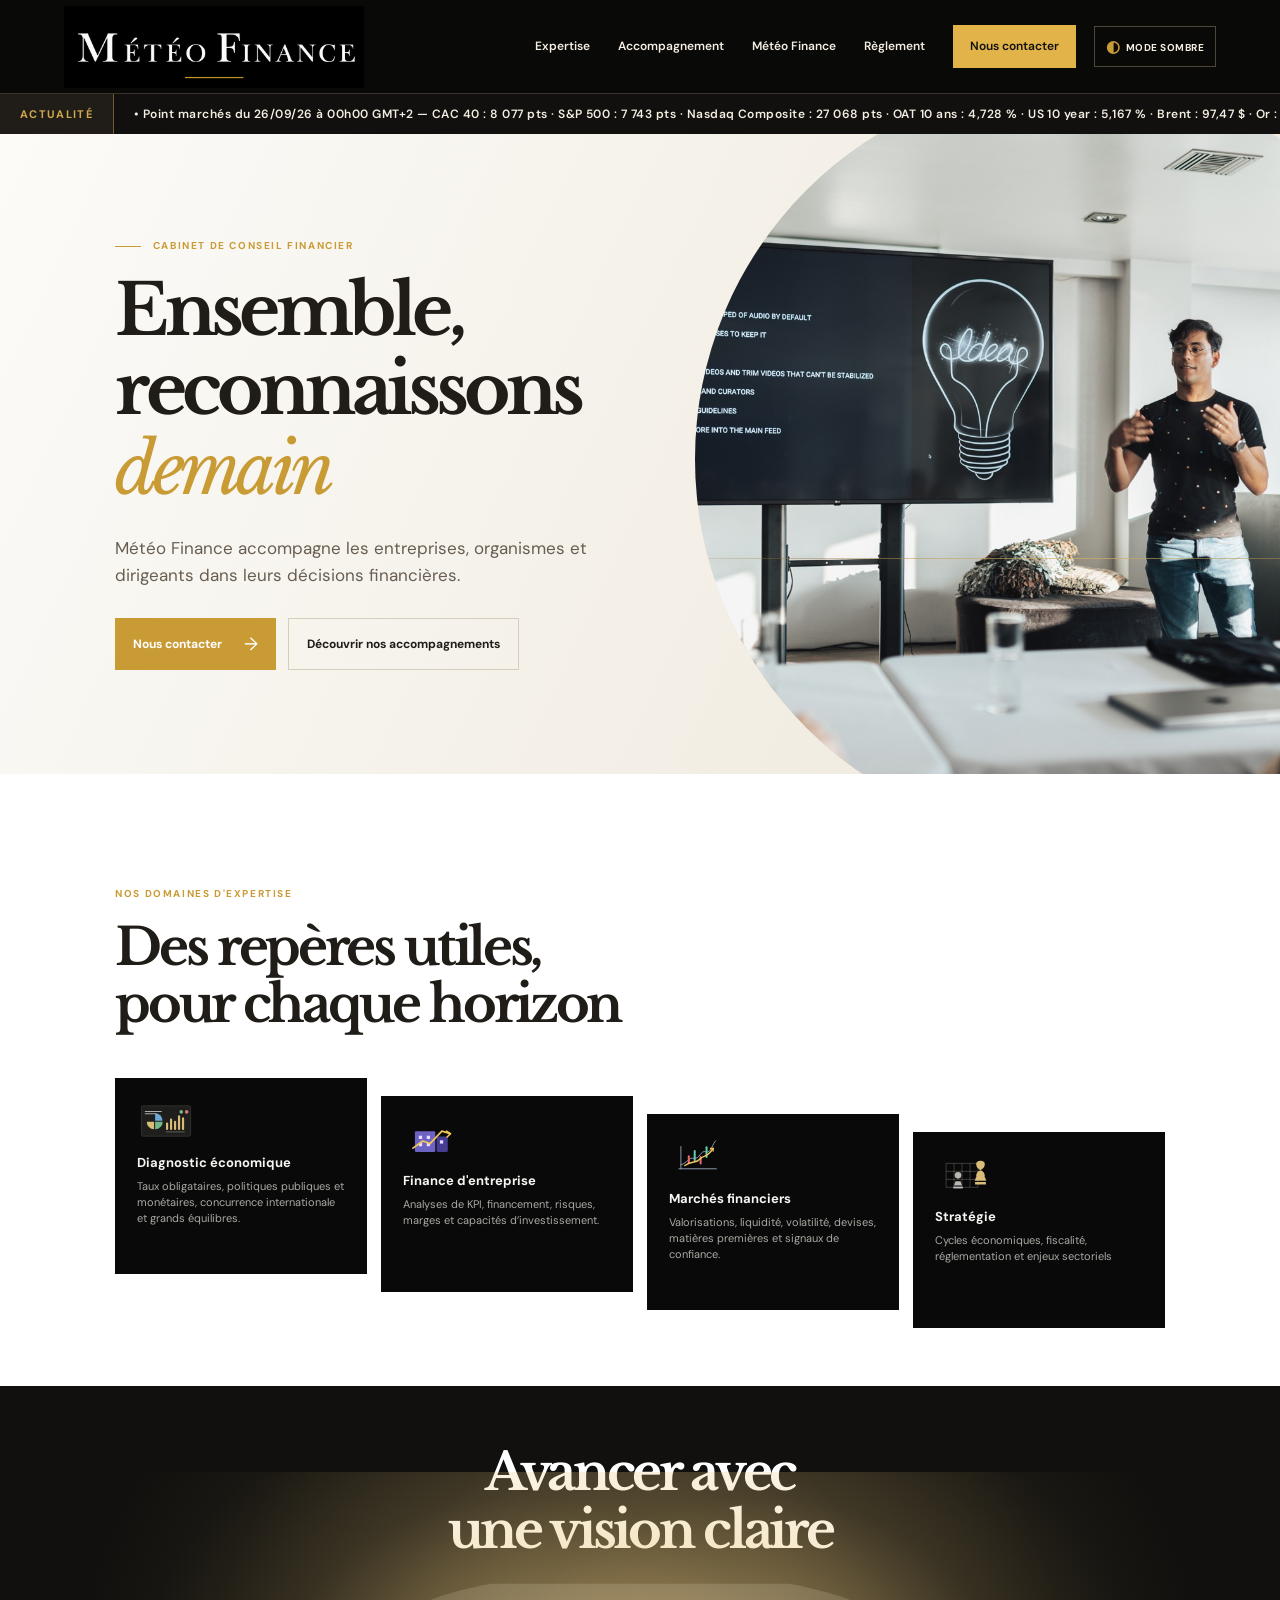
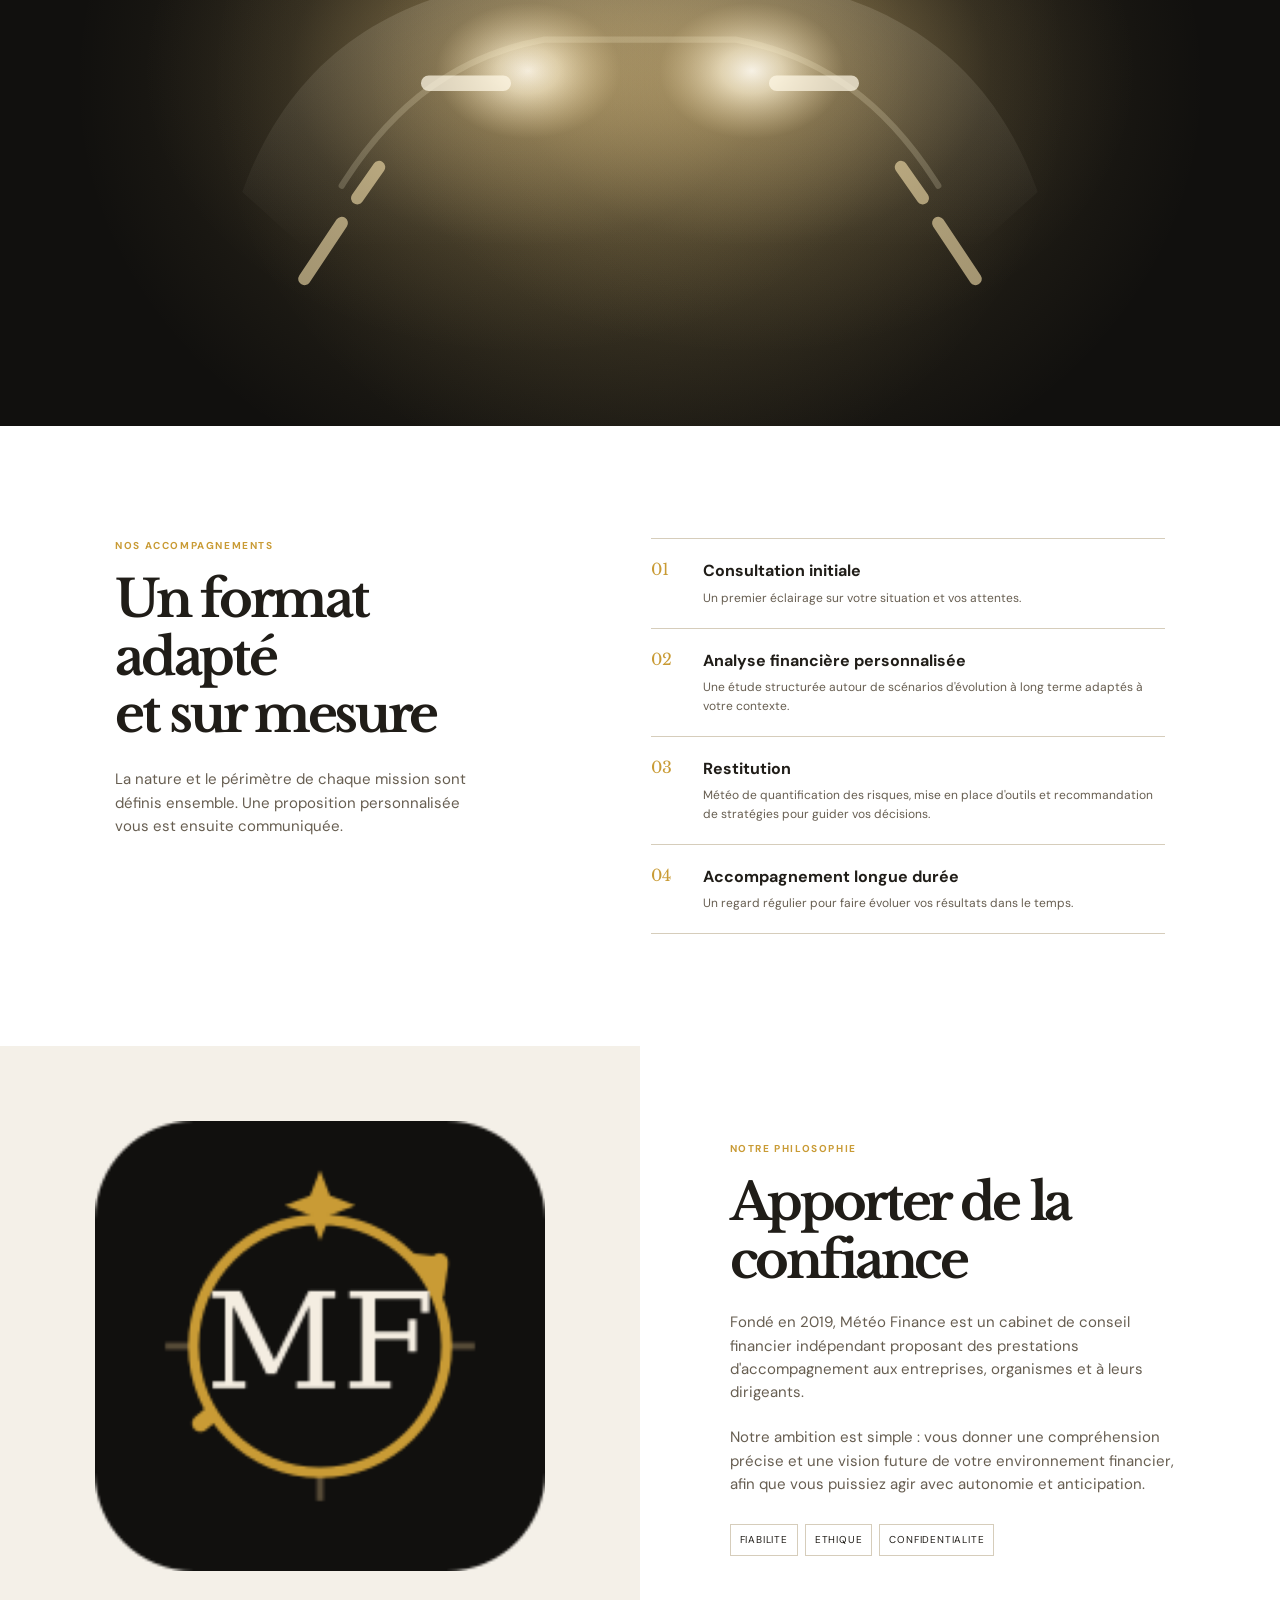
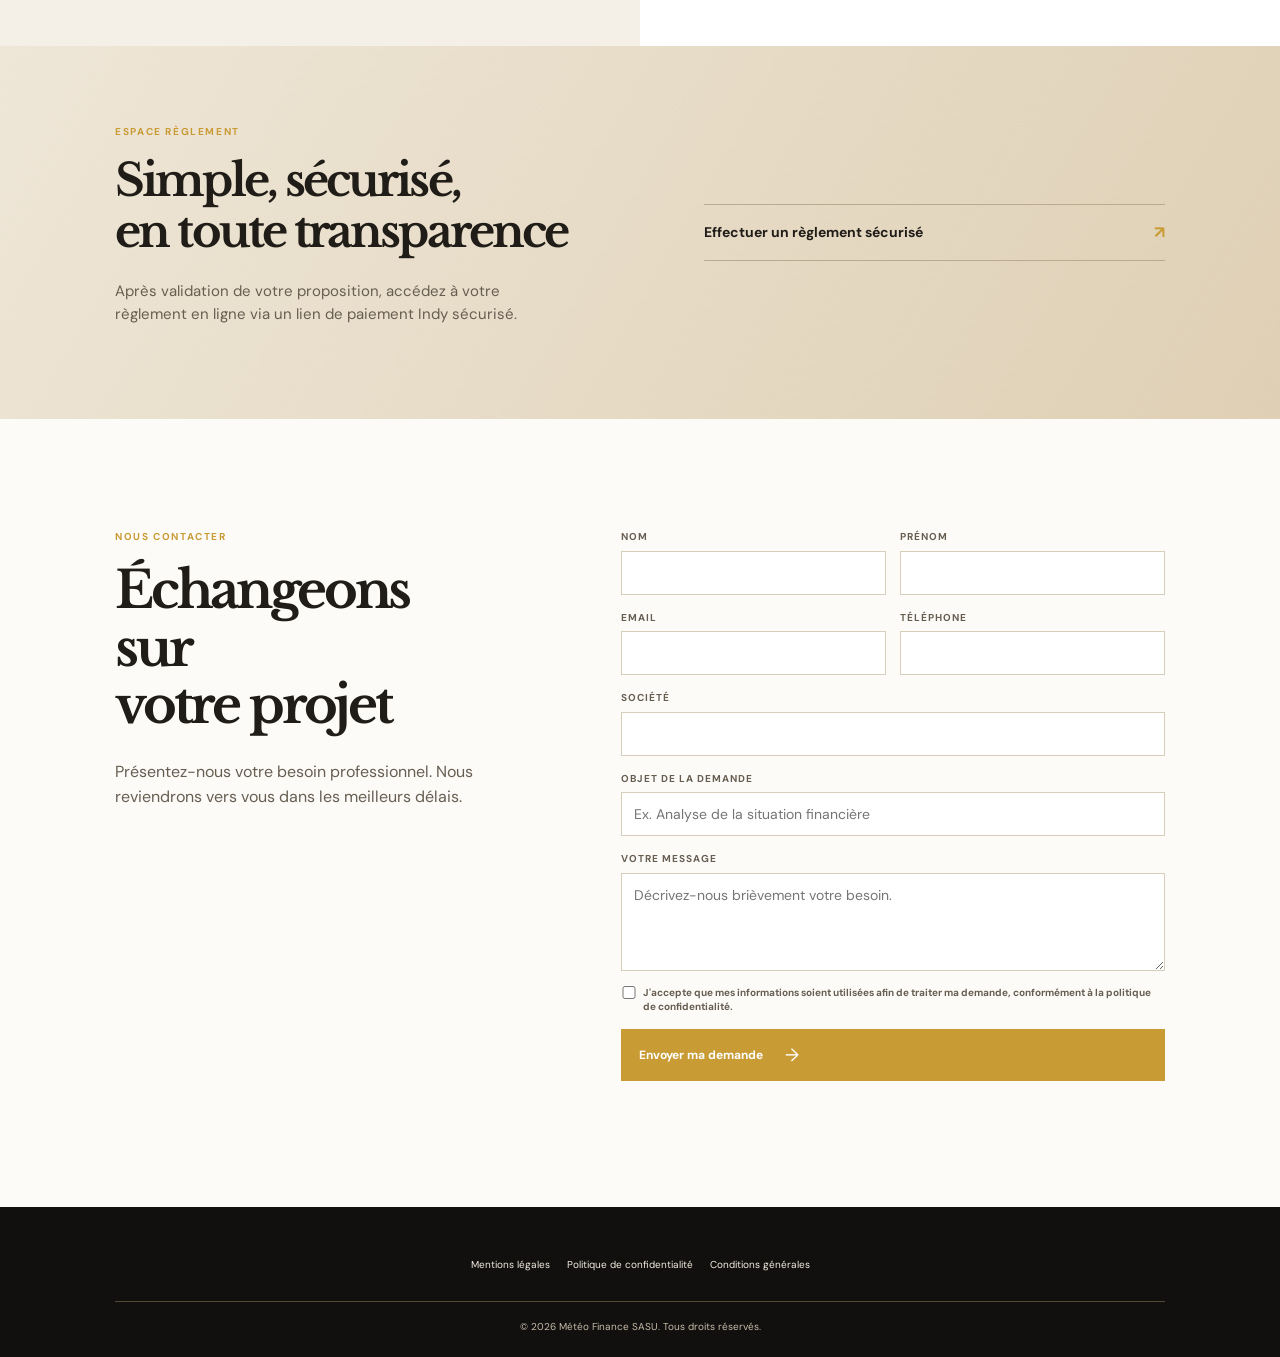
==== commit 9db693bb: "Update company logo image source in index.html" ====
--- a/index.html
+++ b/index.html
@@ -178,7 +178,7 @@
     <section class="method" id="methode"><div class="method-title"><h2>Avancer avec<br/>une vision claire</h2></div><div class="method-visual" aria-hidden="true"></div></section>
 
     <section class="section pricing" id="prestations"><div class="pricing-heading"><p class="kicker">Nos accompagnements</p><h2>Un format adapté<br/>et sur mesure</h2><p>La nature et le périmètre de chaque mission sont définis ensemble. Une proposition personnalisée vous est ensuite communiquée.</p></div><div class="pricing-list"><article><span>01</span><div><h3>Consultation initiale</h3><p>Un premier éclairage sur votre situation et vos attentes.</p></div></article><article><span>02</span><div><h3>Analyse financière personnalisée</h3><p>Une étude structurée autour de scénarios d'évolution à long terme adaptés à votre contexte.</p></div></article><article><span>03</span><div><h3>Restitution</h3><p>Météo de quantification des risques, mise en place d'outils et recommandation de stratégies pour guider vos décisions.</p></div></article><article><span>04</span><div><h3>Accompagnement longue durée</h3><p>Un regard régulier pour faire évoluer vos résultats dans le temps.</p></div></article></div></section>
-    <section class="company" id="societe"><div class="company-symbol"><img src="assets/CaptureLinkedin.png" alt="Météo Finance" /></div><div class="company-text"><p class="kicker">Notre philosophie</p><h2>Apporter de la<br/>confiance</h2><p>Fondé en 2019, Météo Finance est un cabinet de conseil financier indépendant proposant des prestations d'accompagnement aux entreprises, organismes et à leurs dirigeants.</p><p>Notre ambition est simple : vous donner une compréhension précise et une vision future de votre environnement financier, afin que vous puissiez agir avec autonomie et anticipation.</p><div class="principles"><span>FIABILITE</span><span>ETHIQUE</span><span>CONFIDENTIALITE</span></div></div></section>
+    <section class="company" id="societe"><div class="company-symbol"><img src="assets/apple-touch-icon.png" alt="Météo Finance" /></div><div class="company-text"><p class="kicker">Notre philosophie</p><h2>Apporter de la<br/>confiance</h2><p>Fondé en 2019, Météo Finance est un cabinet de conseil financier indépendant proposant des prestations d'accompagnement aux entreprises, organismes et à leurs dirigeants.</p><p>Notre ambition est simple : vous donner une compréhension précise et une vision future de votre environnement financier, afin que vous puissiez agir avec autonomie et anticipation.</p><div class="principles"><span>FIABILITE</span><span>ETHIQUE</span><span>CONFIDENTIALITE</span></div></div></section>
 
 
 
--- a/styles.css
+++ b/styles.css
@@ -1,4 +1,4 @@
-:root{--blue:#201d18;--ink:#201d18;--night:#11100e;--gold:#c99b35;--gold-light:#ecd291;--cream:#fcfbf8;--pale:#f2eee7;--line:#d6cdbb;--text:#675e51;--surface:#fff;--surface-muted:#f4f0e8;--soft-line:#ded7ca;--hero-start:#fcfbf8;--hero-end:#eee7d8;--payment-start:#eee6d7;--payment-end:#dfd0b5}*{box-sizing:border-box}html{scroll-behavior:smooth}body{margin:0;color:var(--ink);font:16px/1.55 "DM Sans",sans-serif;background:var(--surface);transition:background .25s,color .25s}.header{height:94px;padding:0 clamp(22px,5vw,74px);display:flex;align-items:center;justify-content:space-between;gap:18px;border-bottom:1px solid var(--soft-line);background:var(--surface);position:sticky;z-index:20;top:0}.logo{height:82px;width:305px;position:relative;overflow:hidden;display:block;flex:none}.logo img{width:300px;max-width:none;height:auto;position:absolute;left:0;top:-19px}.nav{display:flex;align-items:center;gap:28px;margin-left:auto}.nav a{font-size:12px;font-weight:600;color:var(--ink);text-decoration:none}.nav-cta{background:var(--blue);color:var(--surface)!important;padding:12px 17px}.theme-button{border:1px solid var(--line);background:transparent;color:var(--ink);padding:9px 11px;font:700 10px "DM Sans",sans-serif;letter-spacing:.05em;text-transform:uppercase;cursor:pointer;white-space:nowrap}.theme-button span:first-child{color:var(--gold);font-size:16px;vertical-align:-1px;margin-right:5px}.menu-button{display:none}.hero{min-height:640px;background:linear-gradient(115deg,var(--hero-start) 0%,var(--surface-muted) 54%,var(--hero-end) 100%);position:relative;display:grid;grid-template-columns:1fr 1fr;align-items:center;overflow:hidden;padding:75px clamp(28px,9vw,145px)}.hero-content{position:relative;z-index:2}.kicker{font-size:10px;text-transform:uppercase;letter-spacing:.16em;font-weight:700;color:var(--gold);margin:0 0 17px}.kicker span{display:inline-block;width:26px;height:1px;background:currentColor;vertical-align:middle;margin-right:8px}.hero h1,h2{font-family:"Libre Baskerville",serif;letter-spacing:-.065em;line-height:1.13;margin:0;color:var(--blue)}.hero h1{font-size:clamp(48px,5.5vw,80px)}.hero h1 em{color:var(--gold);font-weight:400}.hero-text{font-size:17px;color:var(--text);max-width:510px;margin:26px 0 30px}.hero-actions{display:flex;gap:12px;flex-wrap:wrap}.btn{display:inline-flex;align-items:center;gap:22px;padding:14px 18px;border:0;text-decoration:none;font:700 12px "DM Sans",sans-serif;cursor:pointer}.btn b{font-size:18px;font-weight:400}.btn-gold{background:var(--gold);color:#fff}.btn-ghost{border:1px solid var(--line);color:var(--blue)}.btn-navy{background:var(--blue);color:var(--surface)}.hero-visual{width:min(42vw,530px);aspect-ratio:1;justify-self:end;position:relative}.sun{width:31%;height:31%;position:absolute;border-radius:50%;top:20%;left:36%;background:radial-gradient(circle at 35% 30%,#f3db94,#c99b35)}.arc{position:absolute;border:1px solid #a7977d;border-bottom:0;border-radius:50% 50% 0 0;left:50%;transform:translateX(-50%)}.arc-one{width:53%;height:26%;top:29%}.arc-two{width:76%;height:38%;top:24%;opacity:.65}.arc-three{width:100%;height:51%;top:18%;opacity:.38}.horizon{position:absolute;top:55%;left:-6%;right:-6%;height:1px;background:#8d7c5f}.visual-caption{position:absolute;top:59%;left:7%;right:7%;display:flex;justify-content:space-between;color:#806f55;font-size:10px;text-transform:uppercase;letter-spacing:.12em}.hero-glow{position:absolute;width:760px;height:760px;border-radius:50%;right:-175px;top:-55px;background:#c99b3519}.hero-disclaimer{position:absolute;bottom:22px;left:clamp(28px,9vw,145px);font-size:10px;color:var(--text);max-width:480px}.signature{min-height:68px;display:flex;align-items:center;gap:16px;padding:13px clamp(28px,9vw,145px);color:var(--text);font-weight:600;font-size:9px;text-transform:uppercase;letter-spacing:.12em}.signature p{margin:0;white-space:nowrap}.signature div{height:1px;background:var(--soft-line);flex:1}.signature i{color:var(--gold);font-style:normal}.section{padding:112px clamp(28px,9vw,145px)}.expertise{display:grid;grid-template-columns:1fr 1fr;gap:42px 10vw}.intro-heading h2,.method h2,.company h2,.pricing h2,.payment h2,.contact h2{font-size:clamp(37px,4vw,61px)}.intro-copy{align-self:end;max-width:480px;color:var(--text);font-size:17px}.arrow-link{color:var(--blue);text-decoration:none;font-size:12px;font-weight:700}.arrow-link span,.offers a span{color:var(--gold);font-size:18px;margin-left:8px}.offers{grid-column:1/-1;display:grid;grid-template-columns:1fr 1fr;margin-top:20px}.offers article{min-height:430px;background:var(--surface-muted);padding:48px clamp(28px,5vw,75px);position:relative}.offers .dark{background:var(--night);color:#fff}.offer-number{font:20px "Libre Baskerville",serif;color:var(--gold)}.offers .kicker{margin-top:50px}.offers h3{font:400 clamp(26px,2.7vw,39px)/1.22 "Libre Baskerville",serif;letter-spacing:-.045em;margin:0 0 24px;color:var(--blue);max-width:450px}.offers .dark h3{color:#fff}.offers ul{padding:0;list-style:none;margin:0 0 25px;font-size:13px}.offers li{padding:7px 0;border-bottom:1px solid var(--line)}.offers .dark li{border-color:#554a36}.offers a{font-size:12px;font-weight:700;color:var(--blue);text-decoration:none}.offers .dark a{color:#fff}.mission-note{grid-column:1/-1;justify-self:center;text-align:center;color:var(--text);font:italic 16px "Libre Baskerville",serif;margin:0}.method{padding:112px clamp(28px,9vw,145px);background:var(--night);color:#e6dfd2;display:grid;grid-template-columns:.92fr 1.3fr;gap:9vw}.method h2{color:#fff}.method-title>p:last-child{font-size:16px;max-width:380px;color:#d2c8b8;margin-top:25px}.method-steps{display:grid;grid-template-columns:1fr 1fr;gap:0 43px}.method-steps article{display:flex;gap:18px;border-top:1px solid #554a36;padding:20px 0 32px}.method-steps span{font:21px "Libre Baskerville",serif;color:var(--gold)}.method-steps h3{color:#fff;font-size:15px;margin:2px 0 5px}.method-steps p{font-size:12px;color:#d2c8b8;margin:0}.company{display:grid;grid-template-columns:1fr 1fr;min-height:600px}.company-symbol{background:var(--surface-muted);position:relative;display:grid;place-items:center}.company-symbol:before,.company-symbol:after{content:"";position:absolute;background:var(--line)}.company-symbol:before{width:1px;height:56%}.company-symbol:after{height:1px;width:56%}.star{position:absolute;top:23%;color:var(--gold);font-size:43px}.company-symbol p{border:1px solid var(--blue);border-radius:50%;width:75px;height:75px;display:grid;place-items:center;margin:0;background:var(--surface-muted);position:relative;z-index:1;font:22px "Libre Baskerville",serif;color:var(--blue)}.company-text{padding:95px clamp(30px,8vw,140px) 90px clamp(30px,7vw,100px);align-self:center}.company-text>p:not(.kicker){color:var(--text);font-size:15px;max-width:500px;margin:22px 0}.principles{display:flex;flex-wrap:wrap;gap:7px;margin-top:28px}.principles span{font-size:10px;text-transform:uppercase;letter-spacing:.08em;color:var(--blue);border:1px solid var(--line);padding:7px 9px}.pricing{display:grid;grid-template-columns:.9fr 1.1fr;gap:9vw}.pricing-heading>p:not(.kicker){color:var(--text);font-size:15px;max-width:380px;margin:24px 0 28px}.pricing-list article{border-top:1px solid var(--line);padding:20px 0;display:grid;grid-template-columns:36px 1fr;gap:16px}.pricing-list article:last-child{border-bottom:1px solid var(--line)}.pricing-list span{font:16px "Libre Baskerville",serif;color:var(--gold)}.pricing-list h3{font-size:16px;color:var(--blue);margin:0 0 5px}.pricing-list p{font-size:12px;color:var(--text);margin:0}.payment{background:linear-gradient(120deg,var(--payment-start),var(--payment-end));padding:78px clamp(28px,9vw,145px);display:grid;grid-template-columns:1fr 1fr;gap:10vw}.payment h2{font-size:clamp(34px,3.5vw,52px)}.payment>div>p:last-child{font-size:15px;color:var(--text);max-width:430px;margin-top:22px}.pay-links{align-self:center}.pay-links a{display:grid;grid-template-columns:32px 1fr auto;gap:12px;align-items:center;text-decoration:none;color:var(--blue);font-size:14px;font-weight:700;padding:14px 0;border-top:1px solid #b9ab92}.pay-links a:nth-child(3){border-bottom:1px solid #b9ab92}.pay-links span{color:var(--gold);font:16px "Libre Baskerville",serif}.pay-links b{color:var(--gold);font-size:17px}.pay-links small{display:block;margin-top:13px;color:var(--text);font-size:10px}.contact{display:grid;grid-template-columns:.82fr 1.18fr;gap:10vw;background:var(--cream);padding:110px clamp(28px,9vw,145px)}.contact-intro>p:not(.kicker){font-size:16px;color:var(--text);max-width:390px;margin:25px 0}.contact-email{display:inline-block;text-decoration:none;border-bottom:1px solid var(--gold);padding-bottom:6px;font-size:13px;font-weight:700;color:var(--blue)}.contact-email span{color:var(--gold);margin-left:8px}form{display:grid;gap:15px}label{display:grid;gap:6px;color:var(--text);font-size:10px;font-weight:700;letter-spacing:.1em;text-transform:uppercase}input,select,textarea{font:14px "DM Sans",sans-serif;border:1px solid var(--line);border-radius:0;background:var(--surface);color:var(--blue);padding:12px;outline-color:var(--gold)}textarea{resize:vertical}.form-row{display:grid;grid-template-columns:1fr 1fr;gap:14px}.consent{grid-template-columns:16px 1fr;align-items:start;font-size:10px;letter-spacing:0;text-transform:none;line-height:1.4}.consent input{margin:0}.form-status{color:#557a58;font-size:12px;margin:0;min-height:1px}footer{background:var(--night);color:#d2c8b8;padding:50px clamp(28px,9vw,145px) 22px;display:grid;grid-template-columns:1fr 1fr;gap:29px}.footer-logo{filter:none;opacity:1;width:300px;height:120px;background:#000}.footer-logo img{width:300px;top:0;left:0}footer>p{font-size:13px;margin:0}.footer-links{display:flex;justify-content:end;gap:17px}.footer-links a{font-size:10px;color:#f4ede1;text-decoration:none}footer small{grid-column:1/-1;border-top:1px solid #554a36;padding-top:17px;font-size:10px;line-height:1.55;color:#c6bba9}.honeypot{position:absolute;left:-9999px;opacity:0;pointer-events:none}.contact-email{display:none!important}.pay-links a{border-bottom:1px solid #b9ab92}footer{grid-template-columns:1fr}footer .footer-links{justify-content:flex-start}
+:root{--blue:#201d18;--ink:#201d18;--night:#11100e;--gold:#c99b35;--gold-light:#ecd291;--cream:#fcfbf8;--pale:#f2eee7;--line:#d6cdbb;--text:#675e51;--surface:#fff;--surface-muted:#f4f0e8;--soft-line:#ded7ca;--hero-start:#fcfbf8;--hero-end:#eee7d8;--payment-start:#eee6d7;--payment-end:#dfd0b5}*{box-sizing:border-box}html{scroll-behavior:smooth}body{margin:0;color:var(--ink);font:16px/1.55 "DM Sans",sans-serif;background:var(--surface);transition:background .25s,color .25s}.header{height:94px;padding:0 clamp(22px,5vw,74px);display:flex;align-items:center;justify-content:space-between;gap:18px;border-bottom:1px solid var(--soft-line);background:var(--surface);position:sticky;z-index:20;top:0}.logo{height:82px;width:305px;position:relative;overflow:hidden;display:block;flex:none}.logo img{width:300px;max-width:none;height:auto;position:absolute;left:0;top:-19px}.nav{display:flex;align-items:center;gap:28px;margin-left:auto}.nav a{font-size:12px;font-weight:600;color:var(--ink);text-decoration:none}.nav-cta{background:var(--blue);color:var(--surface)!important;padding:12px 17px}.theme-button{border:1px solid var(--line);background:transparent;color:var(--ink);padding:9px 11px;font:700 10px "DM Sans",sans-serif;letter-spacing:.05em;text-transform:uppercase;cursor:pointer;white-space:nowrap}.theme-button span:first-child{color:var(--gold);font-size:16px;vertical-align:-1px;margin-right:5px}.menu-button{display:none}.hero{min-height:640px;background:linear-gradient(115deg,var(--hero-start) 0%,var(--surface-muted) 54%,var(--hero-end) 100%);position:relative;display:grid;grid-template-columns:1fr 1fr;align-items:center;overflow:hidden;padding:75px clamp(28px,9vw,145px)}.hero-content{position:relative;z-index:2}.kicker{font-size:10px;text-transform:uppercase;letter-spacing:.16em;font-weight:700;color:var(--gold);margin:0 0 17px}.kicker span{display:inline-block;width:26px;height:1px;background:currentColor;vertical-align:middle;margin-right:8px}.hero h1,h2{font-family:"Libre Baskerville",serif;letter-spacing:-.065em;line-height:1.13;margin:0;color:var(--blue)}.hero h1{font-size:clamp(48px,5.5vw,80px)}.hero h1 em{color:var(--gold);font-weight:400}.hero-text{font-size:17px;color:var(--text);max-width:510px;margin:26px 0 30px}.hero-actions{display:flex;gap:12px;flex-wrap:wrap}.btn{display:inline-flex;align-items:center;gap:22px;padding:14px 18px;border:0;text-decoration:none;font:700 12px "DM Sans",sans-serif;cursor:pointer}.btn b{font-size:18px;font-weight:400}.btn-gold{background:var(--gold);color:#fff}.btn-ghost{border:1px solid var(--line);color:var(--blue)}.btn-navy{background:var(--blue);color:var(--surface)}.hero-visual{width:min(42vw,530px);aspect-ratio:1;justify-self:end;position:relative}.sun{width:31%;height:31%;position:absolute;border-radius:50%;top:20%;left:36%;background:radial-gradient(circle at 35% 30%,#f3db94,#c99b35)}.arc{position:absolute;border:1px solid #a7977d;border-bottom:0;border-radius:50% 50% 0 0;left:50%;transform:translateX(-50%)}.arc-one{width:53%;height:26%;top:29%}.arc-two{width:76%;height:38%;top:24%;opacity:.65}.arc-three{width:100%;height:51%;top:18%;opacity:.38}.horizon{position:absolute;top:55%;left:-6%;right:-6%;height:1px;background:#8d7c5f}.visual-caption{position:absolute;top:59%;left:7%;right:7%;display:flex;justify-content:space-between;color:#806f55;font-size:10px;text-transform:uppercase;letter-spacing:.12em}.hero-glow{position:absolute;width:760px;height:760px;border-radius:50%;right:-175px;top:-55px;background:#c99b3519}.hero-disclaimer{position:absolute;bottom:22px;left:clamp(28px,9vw,145px);font-size:10px;color:var(--text);max-width:480px}.signature{min-height:68px;display:flex;align-items:center;gap:16px;padding:13px clamp(28px,9vw,145px);color:var(--text);font-weight:600;font-size:9px;text-transform:uppercase;letter-spacing:.12em}.signature p{margin:0;white-space:nowrap}.signature div{height:1px;background:var(--soft-line);flex:1}.signature i{color:var(--gold);font-style:normal}.section{padding:112px clamp(28px,9vw,145px)}.expertise{display:grid;grid-template-columns:1fr 1fr;gap:42px 10vw}.intro-heading h2,.method h2,.company h2,.pricing h2,.payment h2,.contact h2{font-size:clamp(37px,4vw,61px)}.intro-copy{align-self:end;max-width:480px;color:var(--text);font-size:17px}.arrow-link{color:var(--blue);text-decoration:none;font-size:12px;font-weight:700}.arrow-link span,.offers a span{color:var(--gold);font-size:18px;margin-left:8px}.offers{grid-column:1/-1;display:grid;grid-template-columns:1fr 1fr;margin-top:20px}.offers article{min-height:430px;background:var(--surface-muted);padding:48px clamp(28px,5vw,75px);position:relative}.offers .dark{background:var(--night);color:#fff}.offer-number{font:20px "Libre Baskerville",serif;color:var(--gold)}.offers .kicker{margin-top:50px}.offers h3{font:400 clamp(26px,2.7vw,39px)/1.22 "Libre Baskerville",serif;letter-spacing:-.045em;margin:0 0 24px;color:var(--blue);max-width:450px}.offers .dark h3{color:#fff}.offers ul{padding:0;list-style:none;margin:0 0 25px;font-size:13px}.offers li{padding:7px 0;border-bottom:1px solid var(--line)}.offers .dark li{border-color:#554a36}.offers a{font-size:12px;font-weight:700;color:var(--blue);text-decoration:none}.offers .dark a{color:#fff}.mission-note{grid-column:1/-1;justify-self:center;text-align:center;color:var(--text);font:italic 16px "Libre Baskerville",serif;margin:0}.method{padding:112px clamp(28px,9vw,145px);background:var(--night);color:#e6dfd2;display:grid;grid-template-columns:.92fr 1.3fr;gap:9vw}.method h2{color:#fff}.method-title>p:last-child{font-size:16px;max-width:380px;color:#d2c8b8;margin-top:25px}.method-steps{display:grid;grid-template-columns:1fr 1fr;gap:0 43px}.method-steps article{display:flex;gap:18px;border-top:1px solid #554a36;padding:20px 0 32px}.method-steps span{font:21px "Libre Baskerville",serif;color:var(--gold)}.method-steps h3{color:#fff;font-size:15px;margin:2px 0 5px}.method-steps p{font-size:12px;color:#d2c8b8;margin:0}.company{display:grid;grid-template-columns:1fr 1fr;min-height:600px}.company-symbol{background:var(--surface-muted);position:relative;display:grid;place-items:center;overflow:hidden}.company-symbol img{display:block;width:min(75%,450px);height:auto;max-height:75%;object-fit:contain}.company-text{padding:95px clamp(30px,8vw,140px) 90px clamp(30px,7vw,100px);align-self:center}.company-text>p:not(.kicker){color:var(--text);font-size:15px;max-width:500px;margin:22px 0}.principles{display:flex;flex-wrap:wrap;gap:7px;margin-top:28px}.principles span{font-size:10px;text-transform:uppercase;letter-spacing:.08em;color:var(--blue);border:1px solid var(--line);padding:7px 9px}.pricing{display:grid;grid-template-columns:.9fr 1.1fr;gap:9vw}.pricing-heading>p:not(.kicker){color:var(--text);font-size:15px;max-width:380px;margin:24px 0 28px}.pricing-list article{border-top:1px solid var(--line);padding:20px 0;display:grid;grid-template-columns:36px 1fr;gap:16px}.pricing-list article:last-child{border-bottom:1px solid var(--line)}.pricing-list span{font:16px "Libre Baskerville",serif;color:var(--gold)}.pricing-list h3{font-size:16px;color:var(--blue);margin:0 0 5px}.pricing-list p{font-size:12px;color:var(--text);margin:0}.payment{background:linear-gradient(120deg,var(--payment-start),var(--payment-end));padding:78px clamp(28px,9vw,145px);display:grid;grid-template-columns:1fr 1fr;gap:10vw}.payment h2{font-size:clamp(34px,3.5vw,52px)}.payment>div>p:last-child{font-size:15px;color:var(--text);max-width:430px;margin-top:22px}.pay-links{align-self:center}.pay-links a{display:grid;grid-template-columns:32px 1fr auto;gap:12px;align-items:center;text-decoration:none;color:var(--blue);font-size:14px;font-weight:700;padding:14px 0;border-top:1px solid #b9ab92}.pay-links a:nth-child(3){border-bottom:1px solid #b9ab92}.pay-links span{color:var(--gold);font:16px "Libre Baskerville",serif}.pay-links b{color:var(--gold);font-size:17px}.pay-links small{display:block;margin-top:13px;color:var(--text);font-size:10px}.contact{display:grid;grid-template-columns:.82fr 1.18fr;gap:10vw;background:var(--cream);padding:110px clamp(28px,9vw,145px)}.contact-intro>p:not(.kicker){font-size:16px;color:var(--text);max-width:390px;margin:25px 0}.contact-email{display:inline-block;text-decoration:none;border-bottom:1px solid var(--gold);padding-bottom:6px;font-size:13px;font-weight:700;color:var(--blue)}.contact-email span{color:var(--gold);margin-left:8px}form{display:grid;gap:15px}label{display:grid;gap:6px;color:var(--text);font-size:10px;font-weight:700;letter-spacing:.1em;text-transform:uppercase}input,select,textarea{font:14px "DM Sans",sans-serif;border:1px solid var(--line);border-radius:0;background:var(--surface);color:var(--blue);padding:12px;outline-color:var(--gold)}textarea{resize:vertical}.form-row{display:grid;grid-template-columns:1fr 1fr;gap:14px}.consent{grid-template-columns:16px 1fr;align-items:start;font-size:10px;letter-spacing:0;text-transform:none;line-height:1.4}.consent input{margin:0}.form-status{color:#557a58;font-size:12px;margin:0;min-height:1px}footer{background:var(--night);color:#d2c8b8;padding:50px clamp(28px,9vw,145px) 22px;display:grid;grid-template-columns:1fr 1fr;gap:29px}.footer-logo{filter:none;opacity:1;width:300px;height:120px;background:#000}.footer-logo img{width:300px;top:0;left:0}footer>p{font-size:13px;margin:0}.footer-links{display:flex;justify-content:end;gap:17px}.footer-links a{font-size:10px;color:#f4ede1;text-decoration:none}footer small{grid-column:1/-1;border-top:1px solid #554a36;padding-top:17px;font-size:10px;line-height:1.55;color:#c6bba9}.honeypot{position:absolute;left:-9999px;opacity:0;pointer-events:none}.contact-email{display:none!important}.pay-links a{border-bottom:1px solid #b9ab92}footer{grid-template-columns:1fr}footer .footer-links{justify-content:flex-start}
 @media(max-width:800px){.header{height:78px}.logo{width:200px;height:65px}.logo img{width:230px;left:-8px;top:-10px}.nav{display:none;position:absolute;left:0;right:0;top:78px;background:#fff;box-shadow:0 14px 18px #001b3620;flex-direction:column;align-items:stretch;padding:25px}.nav.open{display:flex}.nav-cta{text-align:center}.menu-button{display:block;border:0;background:none;color:var(--blue);font:700 12px "DM Sans";text-transform:uppercase;letter-spacing:.1em}.menu-button span{font-size:17px;margin-left:5px}.hero{grid-template-columns:1fr;padding:70px 28px 74px;min-height:auto}.hero-visual{opacity:.36;position:absolute;width:84vw;right:-18vw;top:58px}.hero-disclaimer{left:28px;right:28px}.signature{padding:17px 28px;flex-wrap:wrap}.signature div{display:none}.signature p:first-child{width:100%}.section,.method,.contact{padding:75px 28px}.expertise,.method,.pricing,.payment,.contact,.company{grid-template-columns:1fr}.offers{grid-template-columns:1fr}.offers article{min-height:auto}.method{gap:38px}.company-symbol{min-height:330px}.company-text{padding:73px 28px}.pricing{gap:44px}.payment{padding:66px 28px;gap:35px}.contact{gap:48px}.footer-links{justify-content:start;flex-wrap:wrap}footer{grid-template-columns:1fr;padding:40px 28px 20px}.form-row,.method-steps{grid-template-columns:1fr}.method-steps{gap:0}.footer-logo{width:230px}}
 
 html[data-theme="dark"]{--blue:#faf4e8;--ink:#f5efe3;--night:#090908;--gold:#e1b348;--cream:#15130f;--pale:#211e18;--line:#4e4637;--text:#d2c8b8;--surface:#12110e;--surface-muted:#201e19;--soft-line:#39342a;--hero-start:#15130f;--hero-end:#292318;--payment-start:#242016;--payment-end:#17150f}
@@ -6,7 +6,7 @@
 html[data-theme="dark"] .nav-cta{color:#11100e!important;background:var(--gold)}
 html[data-theme="dark"] .btn-gold{color:#11100e}
 html[data-theme="dark"] .offers article:not(.dark){background:#211e18}
-html[data-theme="dark"] .company-symbol,html[data-theme="dark"] .company-symbol p{background:#211e18}
+html[data-theme="dark"] .company-symbol{background:#211e18}
 html[data-theme="dark"] .method,html[data-theme="dark"] footer{background:#090908}
 html[data-theme="dark"] .btn-ghost{border-color:#645a48}
 html[data-theme="dark"] .pay-links a{border-color:#675c47}
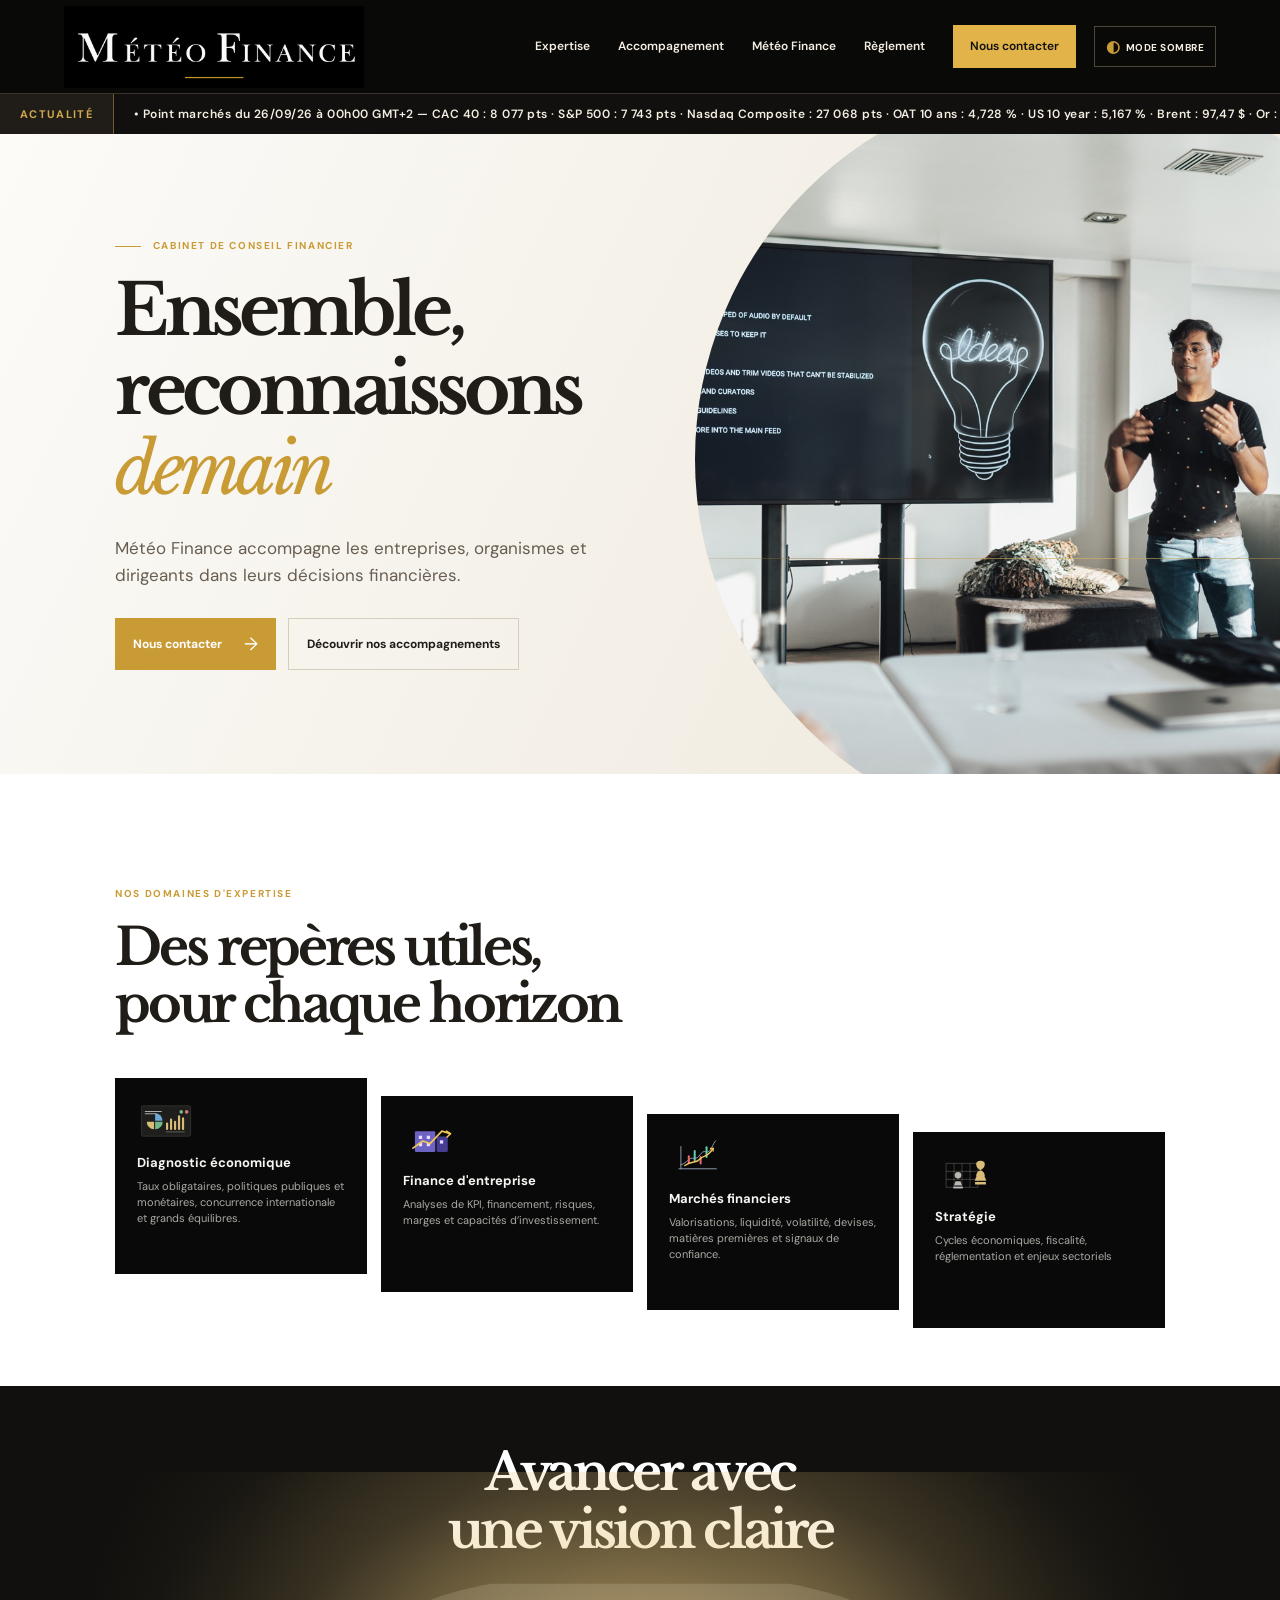
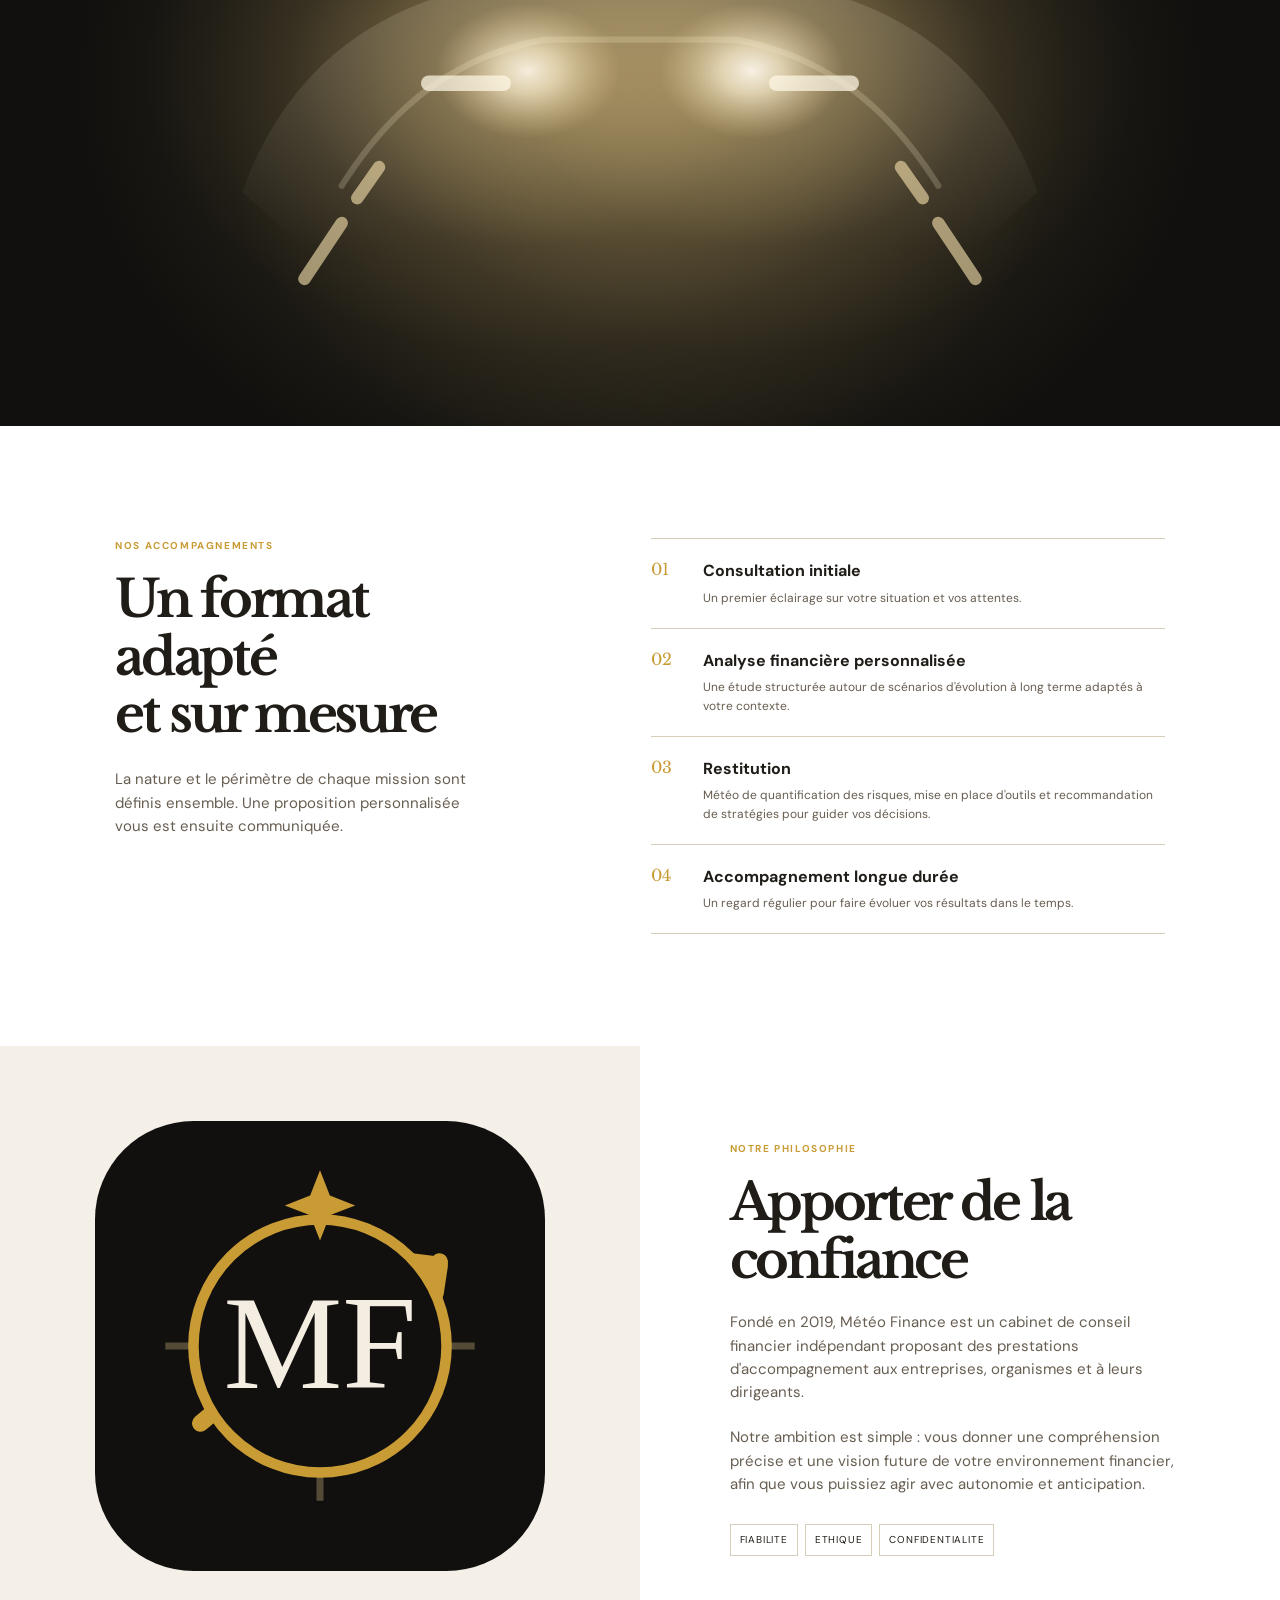
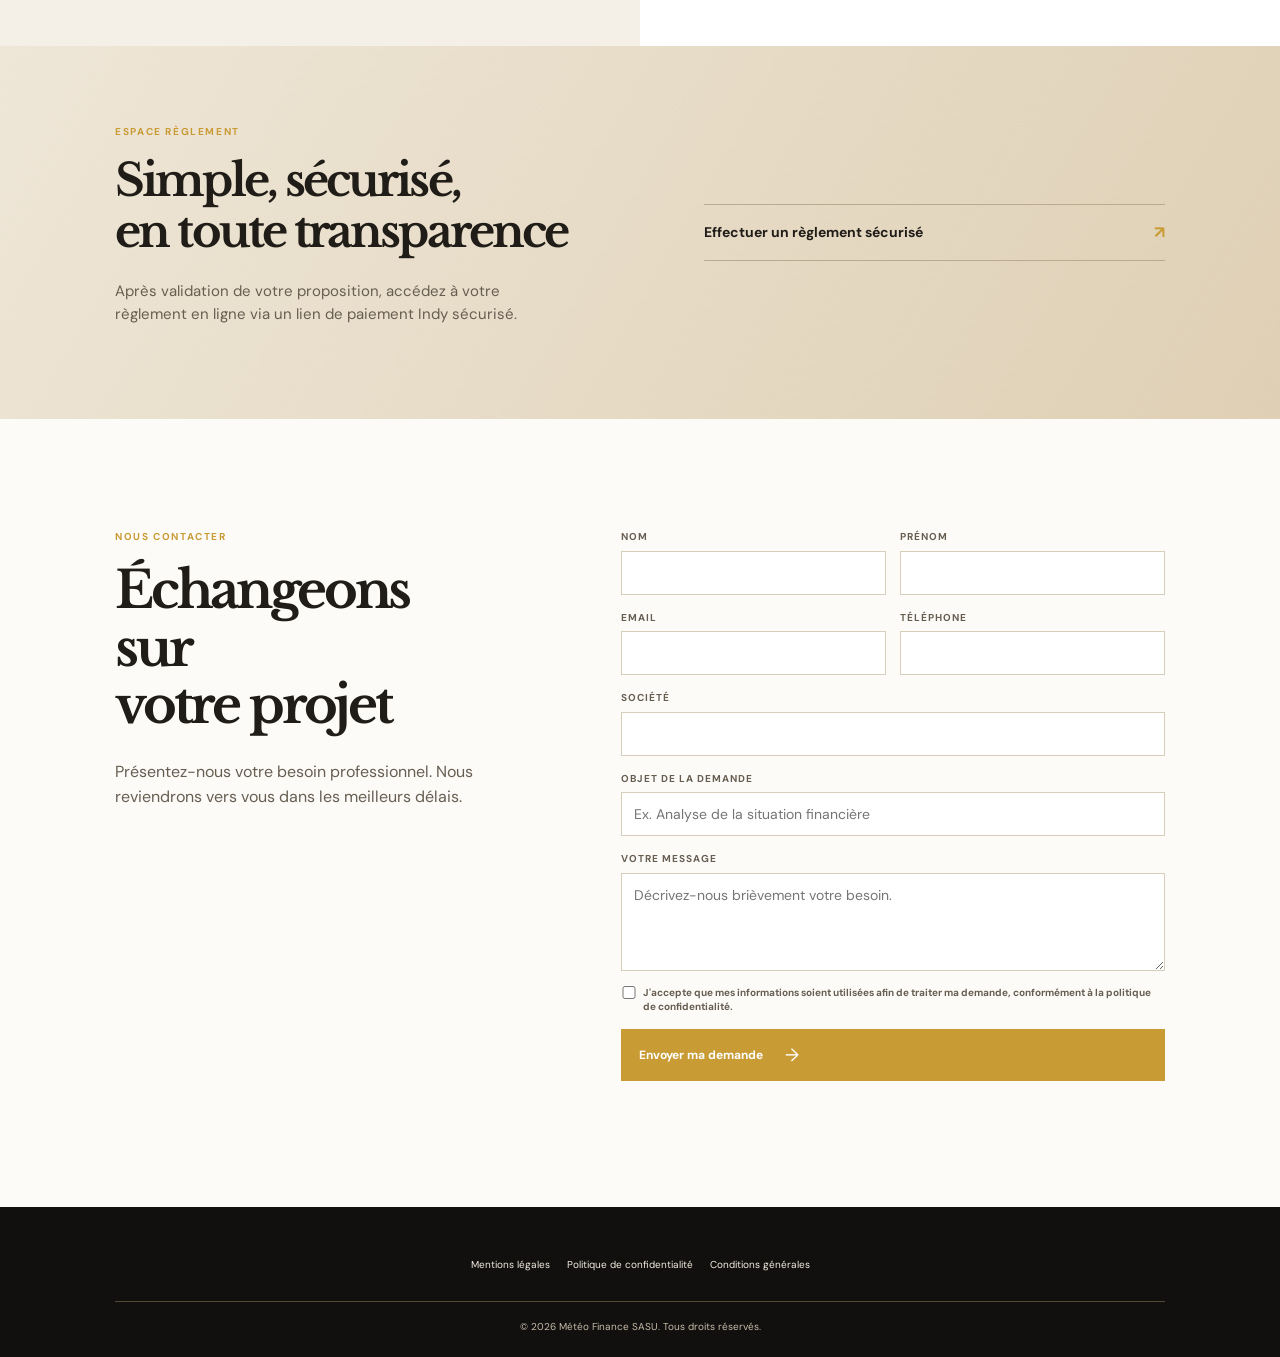
==== commit 6b810f03: "Replace company logo with favicon.svg" ====
--- a/index.html
+++ b/index.html
@@ -178,7 +178,7 @@
     <section class="method" id="methode"><div class="method-title"><h2>Avancer avec<br/>une vision claire</h2></div><div class="method-visual" aria-hidden="true"></div></section>
 
     <section class="section pricing" id="prestations"><div class="pricing-heading"><p class="kicker">Nos accompagnements</p><h2>Un format adapté<br/>et sur mesure</h2><p>La nature et le périmètre de chaque mission sont définis ensemble. Une proposition personnalisée vous est ensuite communiquée.</p></div><div class="pricing-list"><article><span>01</span><div><h3>Consultation initiale</h3><p>Un premier éclairage sur votre situation et vos attentes.</p></div></article><article><span>02</span><div><h3>Analyse financière personnalisée</h3><p>Une étude structurée autour de scénarios d'évolution à long terme adaptés à votre contexte.</p></div></article><article><span>03</span><div><h3>Restitution</h3><p>Météo de quantification des risques, mise en place d'outils et recommandation de stratégies pour guider vos décisions.</p></div></article><article><span>04</span><div><h3>Accompagnement longue durée</h3><p>Un regard régulier pour faire évoluer vos résultats dans le temps.</p></div></article></div></section>
-    <section class="company" id="societe"><div class="company-symbol"><img src="assets/apple-touch-icon.png" alt="Météo Finance" /></div><div class="company-text"><p class="kicker">Notre philosophie</p><h2>Apporter de la<br/>confiance</h2><p>Fondé en 2019, Météo Finance est un cabinet de conseil financier indépendant proposant des prestations d'accompagnement aux entreprises, organismes et à leurs dirigeants.</p><p>Notre ambition est simple : vous donner une compréhension précise et une vision future de votre environnement financier, afin que vous puissiez agir avec autonomie et anticipation.</p><div class="principles"><span>FIABILITE</span><span>ETHIQUE</span><span>CONFIDENTIALITE</span></div></div></section>
+    <section class="company" id="societe"><div class="company-symbol"><img src="assets/favicon.svg" alt="Météo Finance" /></div><div class="company-text"><p class="kicker">Notre philosophie</p><h2>Apporter de la<br/>confiance</h2><p>Fondé en 2019, Météo Finance est un cabinet de conseil financier indépendant proposant des prestations d'accompagnement aux entreprises, organismes et à leurs dirigeants.</p><p>Notre ambition est simple : vous donner une compréhension précise et une vision future de votre environnement financier, afin que vous puissiez agir avec autonomie et anticipation.</p><div class="principles"><span>FIABILITE</span><span>ETHIQUE</span><span>CONFIDENTIALITE</span></div></div></section>
 
 
 
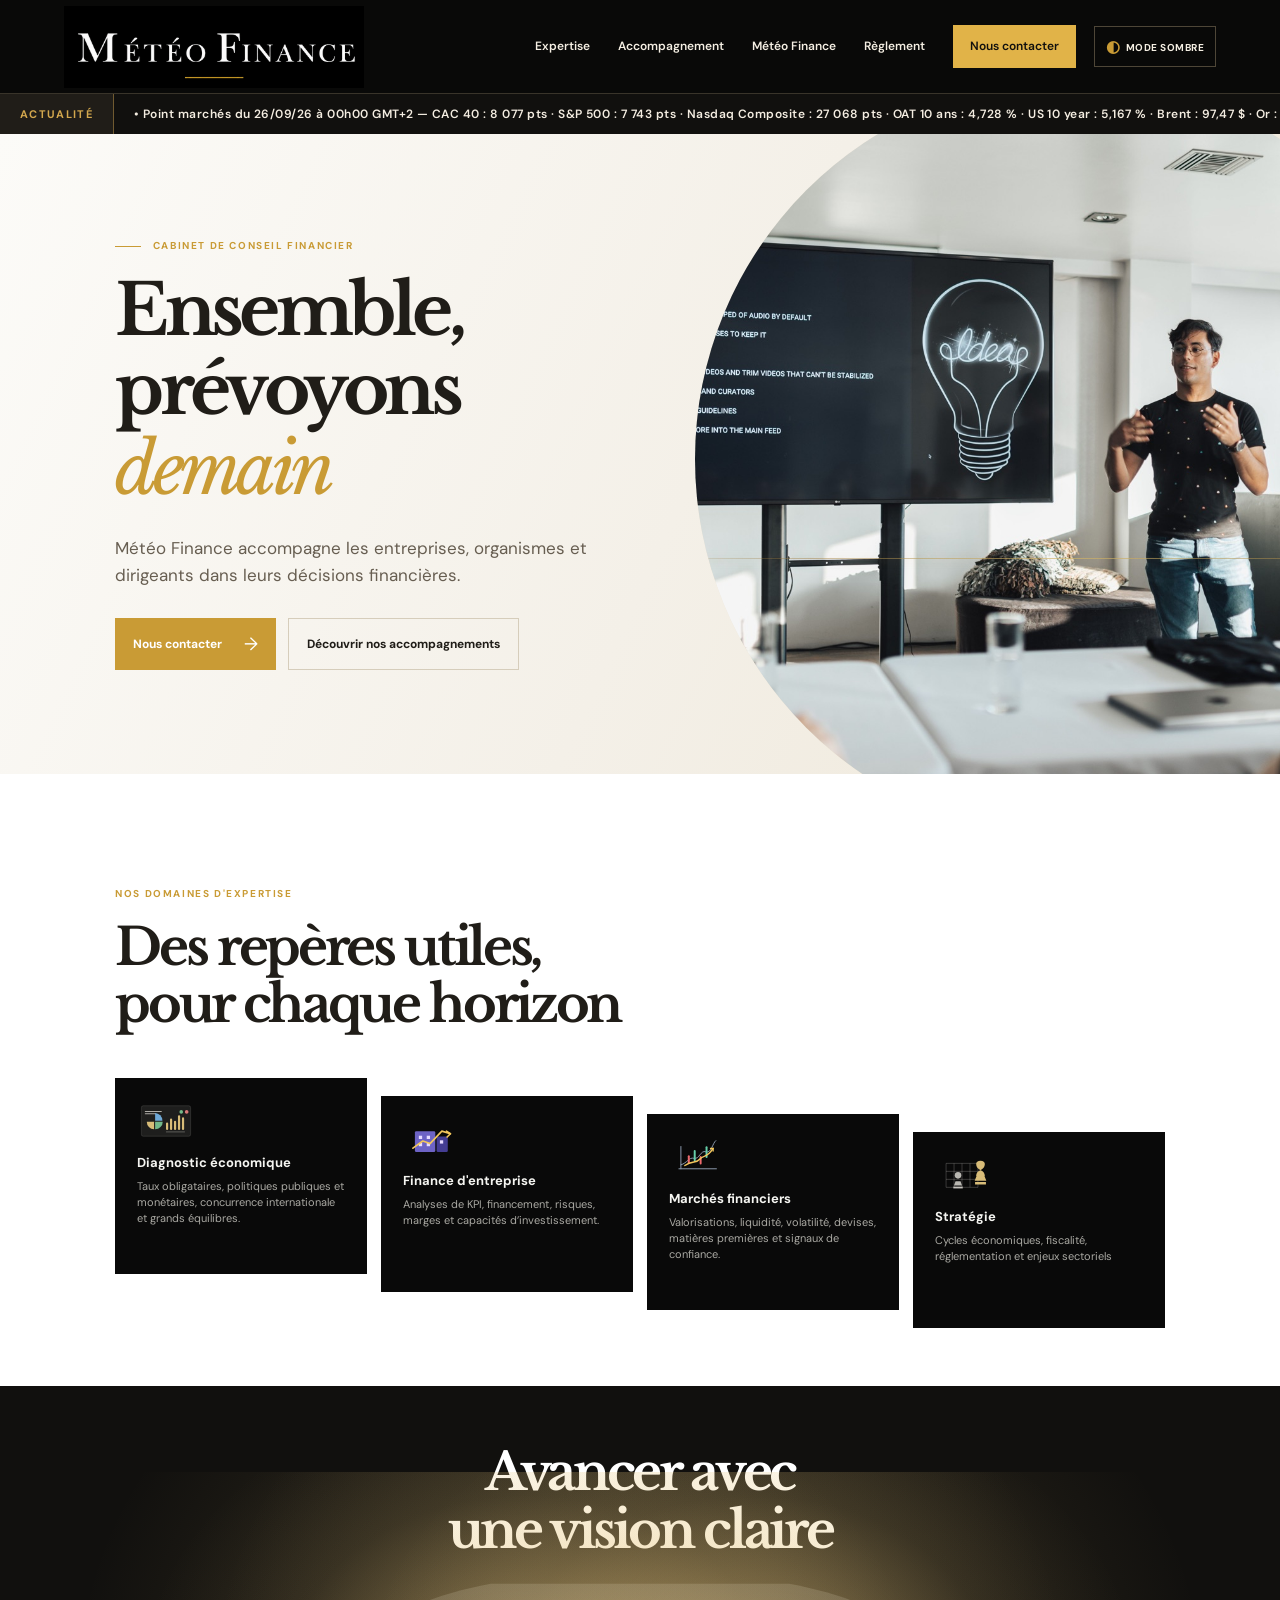
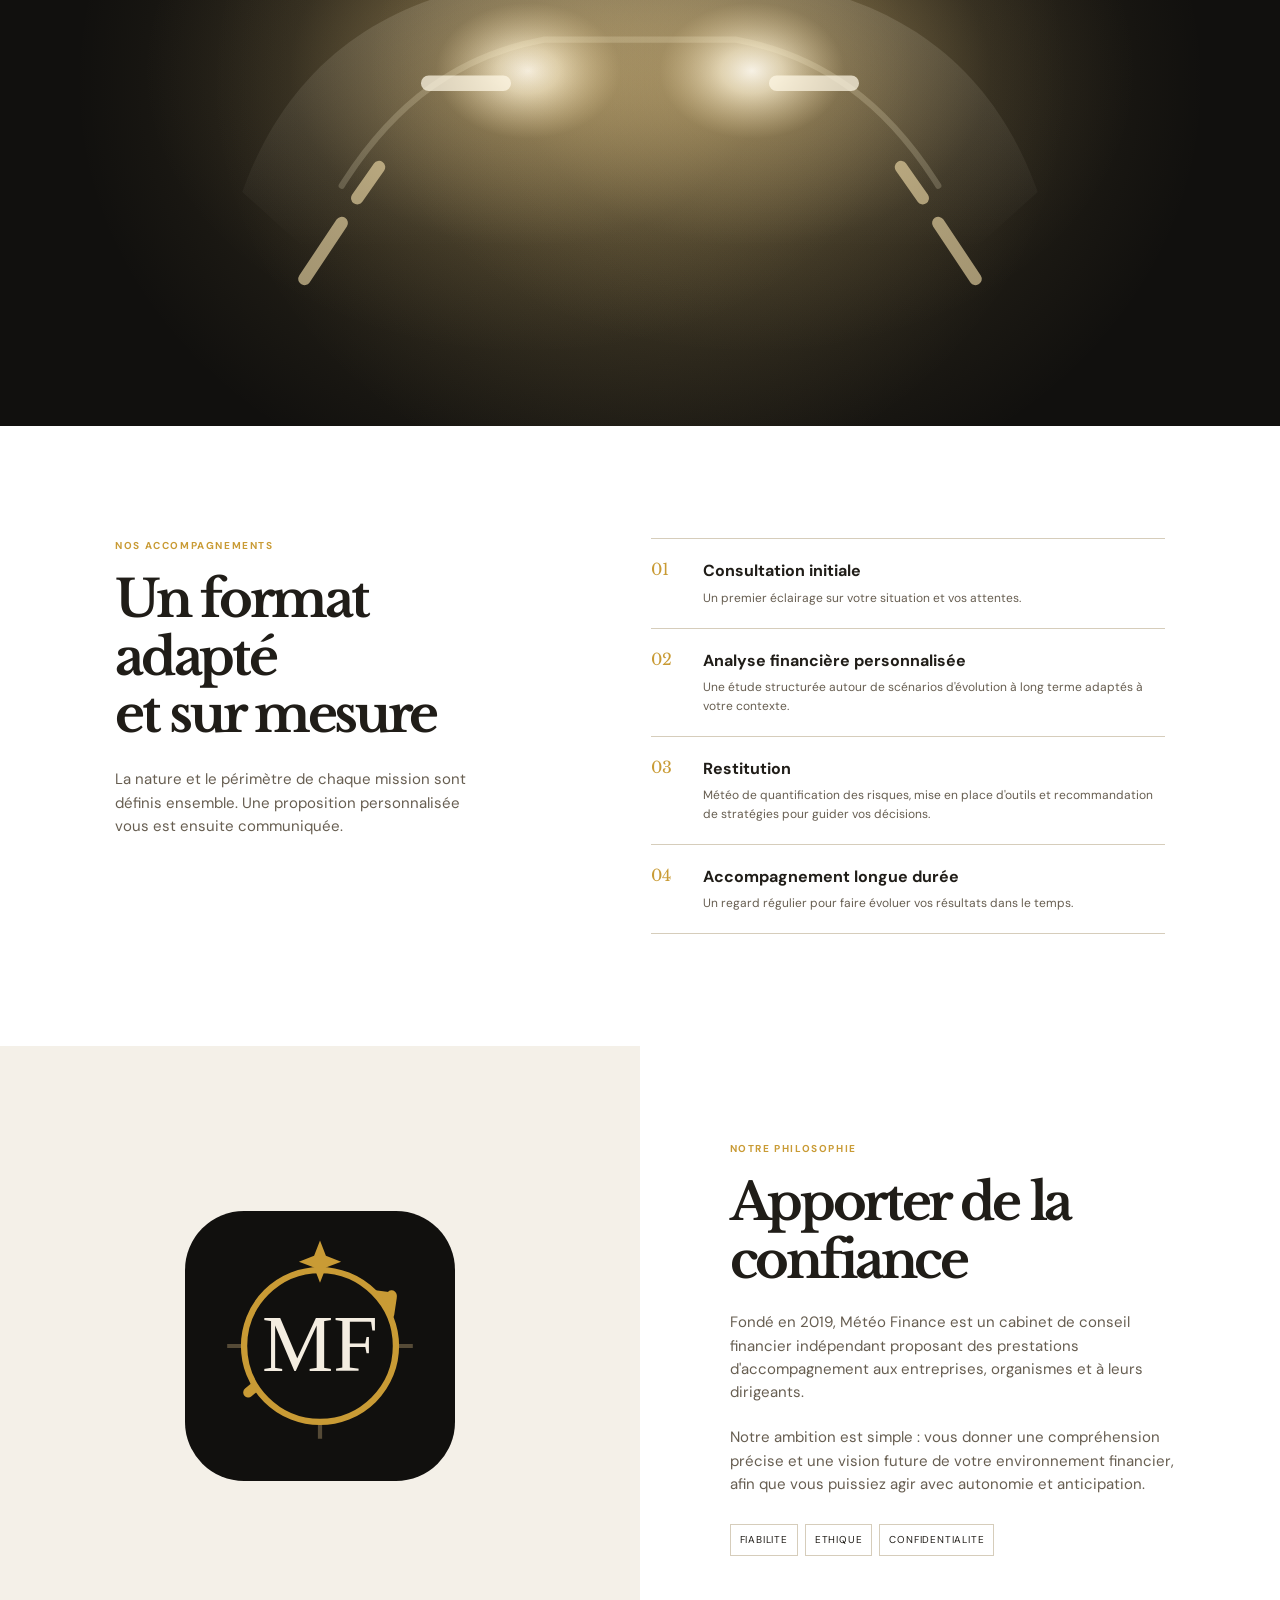
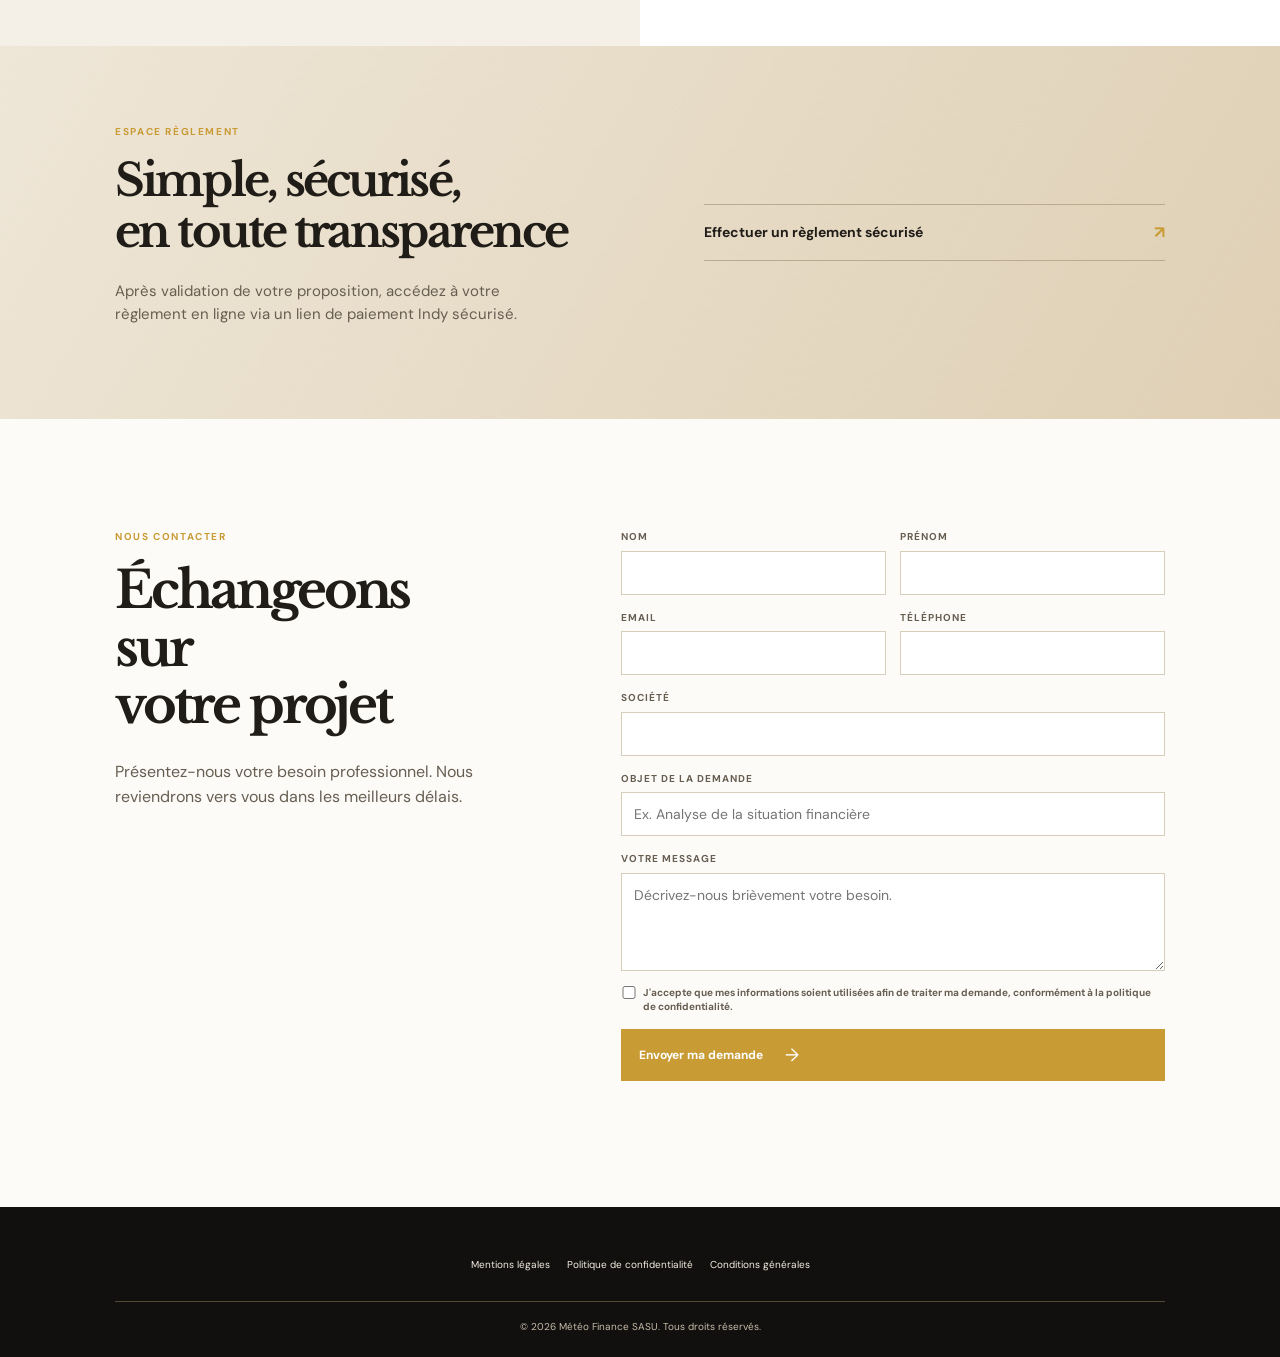
==== commit ed5c7628: "Update index.html" ====
--- a/index.html
+++ b/index.html
@@ -148,7 +148,7 @@
       <div class="hero-glow"></div>
       <div class="hero-content">
         <p class="kicker"><span></span> Cabinet de conseil financier</p>
-        <h1>Ensemble, reconnaissons<br/><em>demain</em></h1>
+        <h1>Ensemble, prévoyons<br/><em>demain</em></h1>
         <p class="hero-text">Météo Finance accompagne les entreprises, organismes et dirigeants dans leurs décisions financières.</p>
         <div class="hero-actions"><a href="#contact" class="btn btn-gold">Nous contacter <b>→</b></a><a href="#prestations" class="btn btn-ghost">Découvrir nos accompagnements</a></div>
       </div>
--- a/styles.css
+++ b/styles.css
@@ -1,4 +1,4 @@
-:root{--blue:#201d18;--ink:#201d18;--night:#11100e;--gold:#c99b35;--gold-light:#ecd291;--cream:#fcfbf8;--pale:#f2eee7;--line:#d6cdbb;--text:#675e51;--surface:#fff;--surface-muted:#f4f0e8;--soft-line:#ded7ca;--hero-start:#fcfbf8;--hero-end:#eee7d8;--payment-start:#eee6d7;--payment-end:#dfd0b5}*{box-sizing:border-box}html{scroll-behavior:smooth}body{margin:0;color:var(--ink);font:16px/1.55 "DM Sans",sans-serif;background:var(--surface);transition:background .25s,color .25s}.header{height:94px;padding:0 clamp(22px,5vw,74px);display:flex;align-items:center;justify-content:space-between;gap:18px;border-bottom:1px solid var(--soft-line);background:var(--surface);position:sticky;z-index:20;top:0}.logo{height:82px;width:305px;position:relative;overflow:hidden;display:block;flex:none}.logo img{width:300px;max-width:none;height:auto;position:absolute;left:0;top:-19px}.nav{display:flex;align-items:center;gap:28px;margin-left:auto}.nav a{font-size:12px;font-weight:600;color:var(--ink);text-decoration:none}.nav-cta{background:var(--blue);color:var(--surface)!important;padding:12px 17px}.theme-button{border:1px solid var(--line);background:transparent;color:var(--ink);padding:9px 11px;font:700 10px "DM Sans",sans-serif;letter-spacing:.05em;text-transform:uppercase;cursor:pointer;white-space:nowrap}.theme-button span:first-child{color:var(--gold);font-size:16px;vertical-align:-1px;margin-right:5px}.menu-button{display:none}.hero{min-height:640px;background:linear-gradient(115deg,var(--hero-start) 0%,var(--surface-muted) 54%,var(--hero-end) 100%);position:relative;display:grid;grid-template-columns:1fr 1fr;align-items:center;overflow:hidden;padding:75px clamp(28px,9vw,145px)}.hero-content{position:relative;z-index:2}.kicker{font-size:10px;text-transform:uppercase;letter-spacing:.16em;font-weight:700;color:var(--gold);margin:0 0 17px}.kicker span{display:inline-block;width:26px;height:1px;background:currentColor;vertical-align:middle;margin-right:8px}.hero h1,h2{font-family:"Libre Baskerville",serif;letter-spacing:-.065em;line-height:1.13;margin:0;color:var(--blue)}.hero h1{font-size:clamp(48px,5.5vw,80px)}.hero h1 em{color:var(--gold);font-weight:400}.hero-text{font-size:17px;color:var(--text);max-width:510px;margin:26px 0 30px}.hero-actions{display:flex;gap:12px;flex-wrap:wrap}.btn{display:inline-flex;align-items:center;gap:22px;padding:14px 18px;border:0;text-decoration:none;font:700 12px "DM Sans",sans-serif;cursor:pointer}.btn b{font-size:18px;font-weight:400}.btn-gold{background:var(--gold);color:#fff}.btn-ghost{border:1px solid var(--line);color:var(--blue)}.btn-navy{background:var(--blue);color:var(--surface)}.hero-visual{width:min(42vw,530px);aspect-ratio:1;justify-self:end;position:relative}.sun{width:31%;height:31%;position:absolute;border-radius:50%;top:20%;left:36%;background:radial-gradient(circle at 35% 30%,#f3db94,#c99b35)}.arc{position:absolute;border:1px solid #a7977d;border-bottom:0;border-radius:50% 50% 0 0;left:50%;transform:translateX(-50%)}.arc-one{width:53%;height:26%;top:29%}.arc-two{width:76%;height:38%;top:24%;opacity:.65}.arc-three{width:100%;height:51%;top:18%;opacity:.38}.horizon{position:absolute;top:55%;left:-6%;right:-6%;height:1px;background:#8d7c5f}.visual-caption{position:absolute;top:59%;left:7%;right:7%;display:flex;justify-content:space-between;color:#806f55;font-size:10px;text-transform:uppercase;letter-spacing:.12em}.hero-glow{position:absolute;width:760px;height:760px;border-radius:50%;right:-175px;top:-55px;background:#c99b3519}.hero-disclaimer{position:absolute;bottom:22px;left:clamp(28px,9vw,145px);font-size:10px;color:var(--text);max-width:480px}.signature{min-height:68px;display:flex;align-items:center;gap:16px;padding:13px clamp(28px,9vw,145px);color:var(--text);font-weight:600;font-size:9px;text-transform:uppercase;letter-spacing:.12em}.signature p{margin:0;white-space:nowrap}.signature div{height:1px;background:var(--soft-line);flex:1}.signature i{color:var(--gold);font-style:normal}.section{padding:112px clamp(28px,9vw,145px)}.expertise{display:grid;grid-template-columns:1fr 1fr;gap:42px 10vw}.intro-heading h2,.method h2,.company h2,.pricing h2,.payment h2,.contact h2{font-size:clamp(37px,4vw,61px)}.intro-copy{align-self:end;max-width:480px;color:var(--text);font-size:17px}.arrow-link{color:var(--blue);text-decoration:none;font-size:12px;font-weight:700}.arrow-link span,.offers a span{color:var(--gold);font-size:18px;margin-left:8px}.offers{grid-column:1/-1;display:grid;grid-template-columns:1fr 1fr;margin-top:20px}.offers article{min-height:430px;background:var(--surface-muted);padding:48px clamp(28px,5vw,75px);position:relative}.offers .dark{background:var(--night);color:#fff}.offer-number{font:20px "Libre Baskerville",serif;color:var(--gold)}.offers .kicker{margin-top:50px}.offers h3{font:400 clamp(26px,2.7vw,39px)/1.22 "Libre Baskerville",serif;letter-spacing:-.045em;margin:0 0 24px;color:var(--blue);max-width:450px}.offers .dark h3{color:#fff}.offers ul{padding:0;list-style:none;margin:0 0 25px;font-size:13px}.offers li{padding:7px 0;border-bottom:1px solid var(--line)}.offers .dark li{border-color:#554a36}.offers a{font-size:12px;font-weight:700;color:var(--blue);text-decoration:none}.offers .dark a{color:#fff}.mission-note{grid-column:1/-1;justify-self:center;text-align:center;color:var(--text);font:italic 16px "Libre Baskerville",serif;margin:0}.method{padding:112px clamp(28px,9vw,145px);background:var(--night);color:#e6dfd2;display:grid;grid-template-columns:.92fr 1.3fr;gap:9vw}.method h2{color:#fff}.method-title>p:last-child{font-size:16px;max-width:380px;color:#d2c8b8;margin-top:25px}.method-steps{display:grid;grid-template-columns:1fr 1fr;gap:0 43px}.method-steps article{display:flex;gap:18px;border-top:1px solid #554a36;padding:20px 0 32px}.method-steps span{font:21px "Libre Baskerville",serif;color:var(--gold)}.method-steps h3{color:#fff;font-size:15px;margin:2px 0 5px}.method-steps p{font-size:12px;color:#d2c8b8;margin:0}.company{display:grid;grid-template-columns:1fr 1fr;min-height:600px}.company-symbol{background:var(--surface-muted);position:relative;display:grid;place-items:center;overflow:hidden}.company-symbol img{display:block;width:min(75%,450px);height:auto;max-height:75%;object-fit:contain}.company-text{padding:95px clamp(30px,8vw,140px) 90px clamp(30px,7vw,100px);align-self:center}.company-text>p:not(.kicker){color:var(--text);font-size:15px;max-width:500px;margin:22px 0}.principles{display:flex;flex-wrap:wrap;gap:7px;margin-top:28px}.principles span{font-size:10px;text-transform:uppercase;letter-spacing:.08em;color:var(--blue);border:1px solid var(--line);padding:7px 9px}.pricing{display:grid;grid-template-columns:.9fr 1.1fr;gap:9vw}.pricing-heading>p:not(.kicker){color:var(--text);font-size:15px;max-width:380px;margin:24px 0 28px}.pricing-list article{border-top:1px solid var(--line);padding:20px 0;display:grid;grid-template-columns:36px 1fr;gap:16px}.pricing-list article:last-child{border-bottom:1px solid var(--line)}.pricing-list span{font:16px "Libre Baskerville",serif;color:var(--gold)}.pricing-list h3{font-size:16px;color:var(--blue);margin:0 0 5px}.pricing-list p{font-size:12px;color:var(--text);margin:0}.payment{background:linear-gradient(120deg,var(--payment-start),var(--payment-end));padding:78px clamp(28px,9vw,145px);display:grid;grid-template-columns:1fr 1fr;gap:10vw}.payment h2{font-size:clamp(34px,3.5vw,52px)}.payment>div>p:last-child{font-size:15px;color:var(--text);max-width:430px;margin-top:22px}.pay-links{align-self:center}.pay-links a{display:grid;grid-template-columns:32px 1fr auto;gap:12px;align-items:center;text-decoration:none;color:var(--blue);font-size:14px;font-weight:700;padding:14px 0;border-top:1px solid #b9ab92}.pay-links a:nth-child(3){border-bottom:1px solid #b9ab92}.pay-links span{color:var(--gold);font:16px "Libre Baskerville",serif}.pay-links b{color:var(--gold);font-size:17px}.pay-links small{display:block;margin-top:13px;color:var(--text);font-size:10px}.contact{display:grid;grid-template-columns:.82fr 1.18fr;gap:10vw;background:var(--cream);padding:110px clamp(28px,9vw,145px)}.contact-intro>p:not(.kicker){font-size:16px;color:var(--text);max-width:390px;margin:25px 0}.contact-email{display:inline-block;text-decoration:none;border-bottom:1px solid var(--gold);padding-bottom:6px;font-size:13px;font-weight:700;color:var(--blue)}.contact-email span{color:var(--gold);margin-left:8px}form{display:grid;gap:15px}label{display:grid;gap:6px;color:var(--text);font-size:10px;font-weight:700;letter-spacing:.1em;text-transform:uppercase}input,select,textarea{font:14px "DM Sans",sans-serif;border:1px solid var(--line);border-radius:0;background:var(--surface);color:var(--blue);padding:12px;outline-color:var(--gold)}textarea{resize:vertical}.form-row{display:grid;grid-template-columns:1fr 1fr;gap:14px}.consent{grid-template-columns:16px 1fr;align-items:start;font-size:10px;letter-spacing:0;text-transform:none;line-height:1.4}.consent input{margin:0}.form-status{color:#557a58;font-size:12px;margin:0;min-height:1px}footer{background:var(--night);color:#d2c8b8;padding:50px clamp(28px,9vw,145px) 22px;display:grid;grid-template-columns:1fr 1fr;gap:29px}.footer-logo{filter:none;opacity:1;width:300px;height:120px;background:#000}.footer-logo img{width:300px;top:0;left:0}footer>p{font-size:13px;margin:0}.footer-links{display:flex;justify-content:end;gap:17px}.footer-links a{font-size:10px;color:#f4ede1;text-decoration:none}footer small{grid-column:1/-1;border-top:1px solid #554a36;padding-top:17px;font-size:10px;line-height:1.55;color:#c6bba9}.honeypot{position:absolute;left:-9999px;opacity:0;pointer-events:none}.contact-email{display:none!important}.pay-links a{border-bottom:1px solid #b9ab92}footer{grid-template-columns:1fr}footer .footer-links{justify-content:flex-start}
+:root{--blue:#201d18;--ink:#201d18;--night:#11100e;--gold:#c99b35;--gold-light:#ecd291;--cream:#fcfbf8;--pale:#f2eee7;--line:#d6cdbb;--text:#675e51;--surface:#fff;--surface-muted:#f4f0e8;--soft-line:#ded7ca;--hero-start:#fcfbf8;--hero-end:#eee7d8;--payment-start:#eee6d7;--payment-end:#dfd0b5}*{box-sizing:border-box}html{scroll-behavior:smooth}body{margin:0;color:var(--ink);font:16px/1.55 "DM Sans",sans-serif;background:var(--surface);transition:background .25s,color .25s}.header{height:94px;padding:0 clamp(22px,5vw,74px);display:flex;align-items:center;justify-content:space-between;gap:18px;border-bottom:1px solid var(--soft-line);background:var(--surface);position:sticky;z-index:20;top:0}.logo{height:82px;width:305px;position:relative;overflow:hidden;display:block;flex:none}.logo img{width:300px;max-width:none;height:auto;position:absolute;left:0;top:-19px}.nav{display:flex;align-items:center;gap:28px;margin-left:auto}.nav a{font-size:12px;font-weight:600;color:var(--ink);text-decoration:none}.nav-cta{background:var(--blue);color:var(--surface)!important;padding:12px 17px}.theme-button{border:1px solid var(--line);background:transparent;color:var(--ink);padding:9px 11px;font:700 10px "DM Sans",sans-serif;letter-spacing:.05em;text-transform:uppercase;cursor:pointer;white-space:nowrap}.theme-button span:first-child{color:var(--gold);font-size:16px;vertical-align:-1px;margin-right:5px}.menu-button{display:none}.hero{min-height:640px;background:linear-gradient(115deg,var(--hero-start) 0%,var(--surface-muted) 54%,var(--hero-end) 100%);position:relative;display:grid;grid-template-columns:1fr 1fr;align-items:center;overflow:hidden;padding:75px clamp(28px,9vw,145px)}.hero-content{position:relative;z-index:2}.kicker{font-size:10px;text-transform:uppercase;letter-spacing:.16em;font-weight:700;color:var(--gold);margin:0 0 17px}.kicker span{display:inline-block;width:26px;height:1px;background:currentColor;vertical-align:middle;margin-right:8px}.hero h1,h2{font-family:"Libre Baskerville",serif;letter-spacing:-.065em;line-height:1.13;margin:0;color:var(--blue)}.hero h1{font-size:clamp(48px,5.5vw,80px)}.hero h1 em{color:var(--gold);font-weight:400}.hero-text{font-size:17px;color:var(--text);max-width:510px;margin:26px 0 30px}.hero-actions{display:flex;gap:12px;flex-wrap:wrap}.btn{display:inline-flex;align-items:center;gap:22px;padding:14px 18px;border:0;text-decoration:none;font:700 12px "DM Sans",sans-serif;cursor:pointer}.btn b{font-size:18px;font-weight:400}.btn-gold{background:var(--gold);color:#fff}.btn-ghost{border:1px solid var(--line);color:var(--blue)}.btn-navy{background:var(--blue);color:var(--surface)}.hero-visual{width:min(42vw,530px);aspect-ratio:1;justify-self:end;position:relative}.sun{width:31%;height:31%;position:absolute;border-radius:50%;top:20%;left:36%;background:radial-gradient(circle at 35% 30%,#f3db94,#c99b35)}.arc{position:absolute;border:1px solid #a7977d;border-bottom:0;border-radius:50% 50% 0 0;left:50%;transform:translateX(-50%)}.arc-one{width:53%;height:26%;top:29%}.arc-two{width:76%;height:38%;top:24%;opacity:.65}.arc-three{width:100%;height:51%;top:18%;opacity:.38}.horizon{position:absolute;top:55%;left:-6%;right:-6%;height:1px;background:#8d7c5f}.visual-caption{position:absolute;top:59%;left:7%;right:7%;display:flex;justify-content:space-between;color:#806f55;font-size:10px;text-transform:uppercase;letter-spacing:.12em}.hero-glow{position:absolute;width:760px;height:760px;border-radius:50%;right:-175px;top:-55px;background:#c99b3519}.hero-disclaimer{position:absolute;bottom:22px;left:clamp(28px,9vw,145px);font-size:10px;color:var(--text);max-width:480px}.signature{min-height:68px;display:flex;align-items:center;gap:16px;padding:13px clamp(28px,9vw,145px);color:var(--text);font-weight:600;font-size:9px;text-transform:uppercase;letter-spacing:.12em}.signature p{margin:0;white-space:nowrap}.signature div{height:1px;background:var(--soft-line);flex:1}.signature i{color:var(--gold);font-style:normal}.section{padding:112px clamp(28px,9vw,145px)}.expertise{display:grid;grid-template-columns:1fr 1fr;gap:42px 10vw}.intro-heading h2,.method h2,.company h2,.pricing h2,.payment h2,.contact h2{font-size:clamp(37px,4vw,61px)}.intro-copy{align-self:end;max-width:480px;color:var(--text);font-size:17px}.arrow-link{color:var(--blue);text-decoration:none;font-size:12px;font-weight:700}.arrow-link span,.offers a span{color:var(--gold);font-size:18px;margin-left:8px}.offers{grid-column:1/-1;display:grid;grid-template-columns:1fr 1fr;margin-top:20px}.offers article{min-height:430px;background:var(--surface-muted);padding:48px clamp(28px,5vw,75px);position:relative}.offers .dark{background:var(--night);color:#fff}.offer-number{font:20px "Libre Baskerville",serif;color:var(--gold)}.offers .kicker{margin-top:50px}.offers h3{font:400 clamp(26px,2.7vw,39px)/1.22 "Libre Baskerville",serif;letter-spacing:-.045em;margin:0 0 24px;color:var(--blue);max-width:450px}.offers .dark h3{color:#fff}.offers ul{padding:0;list-style:none;margin:0 0 25px;font-size:13px}.offers li{padding:7px 0;border-bottom:1px solid var(--line)}.offers .dark li{border-color:#554a36}.offers a{font-size:12px;font-weight:700;color:var(--blue);text-decoration:none}.offers .dark a{color:#fff}.mission-note{grid-column:1/-1;justify-self:center;text-align:center;color:var(--text);font:italic 16px "Libre Baskerville",serif;margin:0}.method{padding:112px clamp(28px,9vw,145px);background:var(--night);color:#e6dfd2;display:grid;grid-template-columns:.92fr 1.3fr;gap:9vw}.method h2{color:#fff}.method-title>p:last-child{font-size:16px;max-width:380px;color:#d2c8b8;margin-top:25px}.method-steps{display:grid;grid-template-columns:1fr 1fr;gap:0 43px}.method-steps article{display:flex;gap:18px;border-top:1px solid #554a36;padding:20px 0 32px}.method-steps span{font:21px "Libre Baskerville",serif;color:var(--gold)}.method-steps h3{color:#fff;font-size:15px;margin:2px 0 5px}.method-steps p{font-size:12px;color:#d2c8b8;margin:0}.company{display:grid;grid-template-columns:1fr 1fr;min-height:600px}.company-symbol{background:var(--surface-muted);position:relative;display:grid;place-items:center;overflow:hidden}.company-symbol img{display:block;width:min(45%,270px);height:auto;max-height:45%;object-fit:contain}.company-text{padding:95px clamp(30px,8vw,140px) 90px clamp(30px,7vw,100px);align-self:center}.company-text>p:not(.kicker){color:var(--text);font-size:15px;max-width:500px;margin:22px 0}.principles{display:flex;flex-wrap:wrap;gap:7px;margin-top:28px}.principles span{font-size:10px;text-transform:uppercase;letter-spacing:.08em;color:var(--blue);border:1px solid var(--line);padding:7px 9px}.pricing{display:grid;grid-template-columns:.9fr 1.1fr;gap:9vw}.pricing-heading>p:not(.kicker){color:var(--text);font-size:15px;max-width:380px;margin:24px 0 28px}.pricing-list article{border-top:1px solid var(--line);padding:20px 0;display:grid;grid-template-columns:36px 1fr;gap:16px}.pricing-list article:last-child{border-bottom:1px solid var(--line)}.pricing-list span{font:16px "Libre Baskerville",serif;color:var(--gold)}.pricing-list h3{font-size:16px;color:var(--blue);margin:0 0 5px}.pricing-list p{font-size:12px;color:var(--text);margin:0}.payment{background:linear-gradient(120deg,var(--payment-start),var(--payment-end));padding:78px clamp(28px,9vw,145px);display:grid;grid-template-columns:1fr 1fr;gap:10vw}.payment h2{font-size:clamp(34px,3.5vw,52px)}.payment>div>p:last-child{font-size:15px;color:var(--text);max-width:430px;margin-top:22px}.pay-links{align-self:center}.pay-links a{display:grid;grid-template-columns:32px 1fr auto;gap:12px;align-items:center;text-decoration:none;color:var(--blue);font-size:14px;font-weight:700;padding:14px 0;border-top:1px solid #b9ab92}.pay-links a:nth-child(3){border-bottom:1px solid #b9ab92}.pay-links span{color:var(--gold);font:16px "Libre Baskerville",serif}.pay-links b{color:var(--gold);font-size:17px}.pay-links small{display:block;margin-top:13px;color:var(--text);font-size:10px}.contact{display:grid;grid-template-columns:.82fr 1.18fr;gap:10vw;background:var(--cream);padding:110px clamp(28px,9vw,145px)}.contact-intro>p:not(.kicker){font-size:16px;color:var(--text);max-width:390px;margin:25px 0}.contact-email{display:inline-block;text-decoration:none;border-bottom:1px solid var(--gold);padding-bottom:6px;font-size:13px;font-weight:700;color:var(--blue)}.contact-email span{color:var(--gold);margin-left:8px}form{display:grid;gap:15px}label{display:grid;gap:6px;color:var(--text);font-size:10px;font-weight:700;letter-spacing:.1em;text-transform:uppercase}input,select,textarea{font:14px "DM Sans",sans-serif;border:1px solid var(--line);border-radius:0;background:var(--surface);color:var(--blue);padding:12px;outline-color:var(--gold)}textarea{resize:vertical}.form-row{display:grid;grid-template-columns:1fr 1fr;gap:14px}.consent{grid-template-columns:16px 1fr;align-items:start;font-size:10px;letter-spacing:0;text-transform:none;line-height:1.4}.consent input{margin:0}.form-status{color:#557a58;font-size:12px;margin:0;min-height:1px}footer{background:var(--night);color:#d2c8b8;padding:50px clamp(28px,9vw,145px) 22px;display:grid;grid-template-columns:1fr 1fr;gap:29px}.footer-logo{filter:none;opacity:1;width:300px;height:120px;background:#000}.footer-logo img{width:300px;top:0;left:0}footer>p{font-size:13px;margin:0}.footer-links{display:flex;justify-content:end;gap:17px}.footer-links a{font-size:10px;color:#f4ede1;text-decoration:none}footer small{grid-column:1/-1;border-top:1px solid #554a36;padding-top:17px;font-size:10px;line-height:1.55;color:#c6bba9}.honeypot{position:absolute;left:-9999px;opacity:0;pointer-events:none}.contact-email{display:none!important}.pay-links a{border-bottom:1px solid #b9ab92}footer{grid-template-columns:1fr}footer .footer-links{justify-content:flex-start}
 @media(max-width:800px){.header{height:78px}.logo{width:200px;height:65px}.logo img{width:230px;left:-8px;top:-10px}.nav{display:none;position:absolute;left:0;right:0;top:78px;background:#fff;box-shadow:0 14px 18px #001b3620;flex-direction:column;align-items:stretch;padding:25px}.nav.open{display:flex}.nav-cta{text-align:center}.menu-button{display:block;border:0;background:none;color:var(--blue);font:700 12px "DM Sans";text-transform:uppercase;letter-spacing:.1em}.menu-button span{font-size:17px;margin-left:5px}.hero{grid-template-columns:1fr;padding:70px 28px 74px;min-height:auto}.hero-visual{opacity:.36;position:absolute;width:84vw;right:-18vw;top:58px}.hero-disclaimer{left:28px;right:28px}.signature{padding:17px 28px;flex-wrap:wrap}.signature div{display:none}.signature p:first-child{width:100%}.section,.method,.contact{padding:75px 28px}.expertise,.method,.pricing,.payment,.contact,.company{grid-template-columns:1fr}.offers{grid-template-columns:1fr}.offers article{min-height:auto}.method{gap:38px}.company-symbol{min-height:330px}.company-text{padding:73px 28px}.pricing{gap:44px}.payment{padding:66px 28px;gap:35px}.contact{gap:48px}.footer-links{justify-content:start;flex-wrap:wrap}footer{grid-template-columns:1fr;padding:40px 28px 20px}.form-row,.method-steps{grid-template-columns:1fr}.method-steps{gap:0}.footer-logo{width:230px}}
 
 html[data-theme="dark"]{--blue:#faf4e8;--ink:#f5efe3;--night:#090908;--gold:#e1b348;--cream:#15130f;--pale:#211e18;--line:#4e4637;--text:#d2c8b8;--surface:#12110e;--surface-muted:#201e19;--soft-line:#39342a;--hero-start:#15130f;--hero-end:#292318;--payment-start:#242016;--payment-end:#17150f}
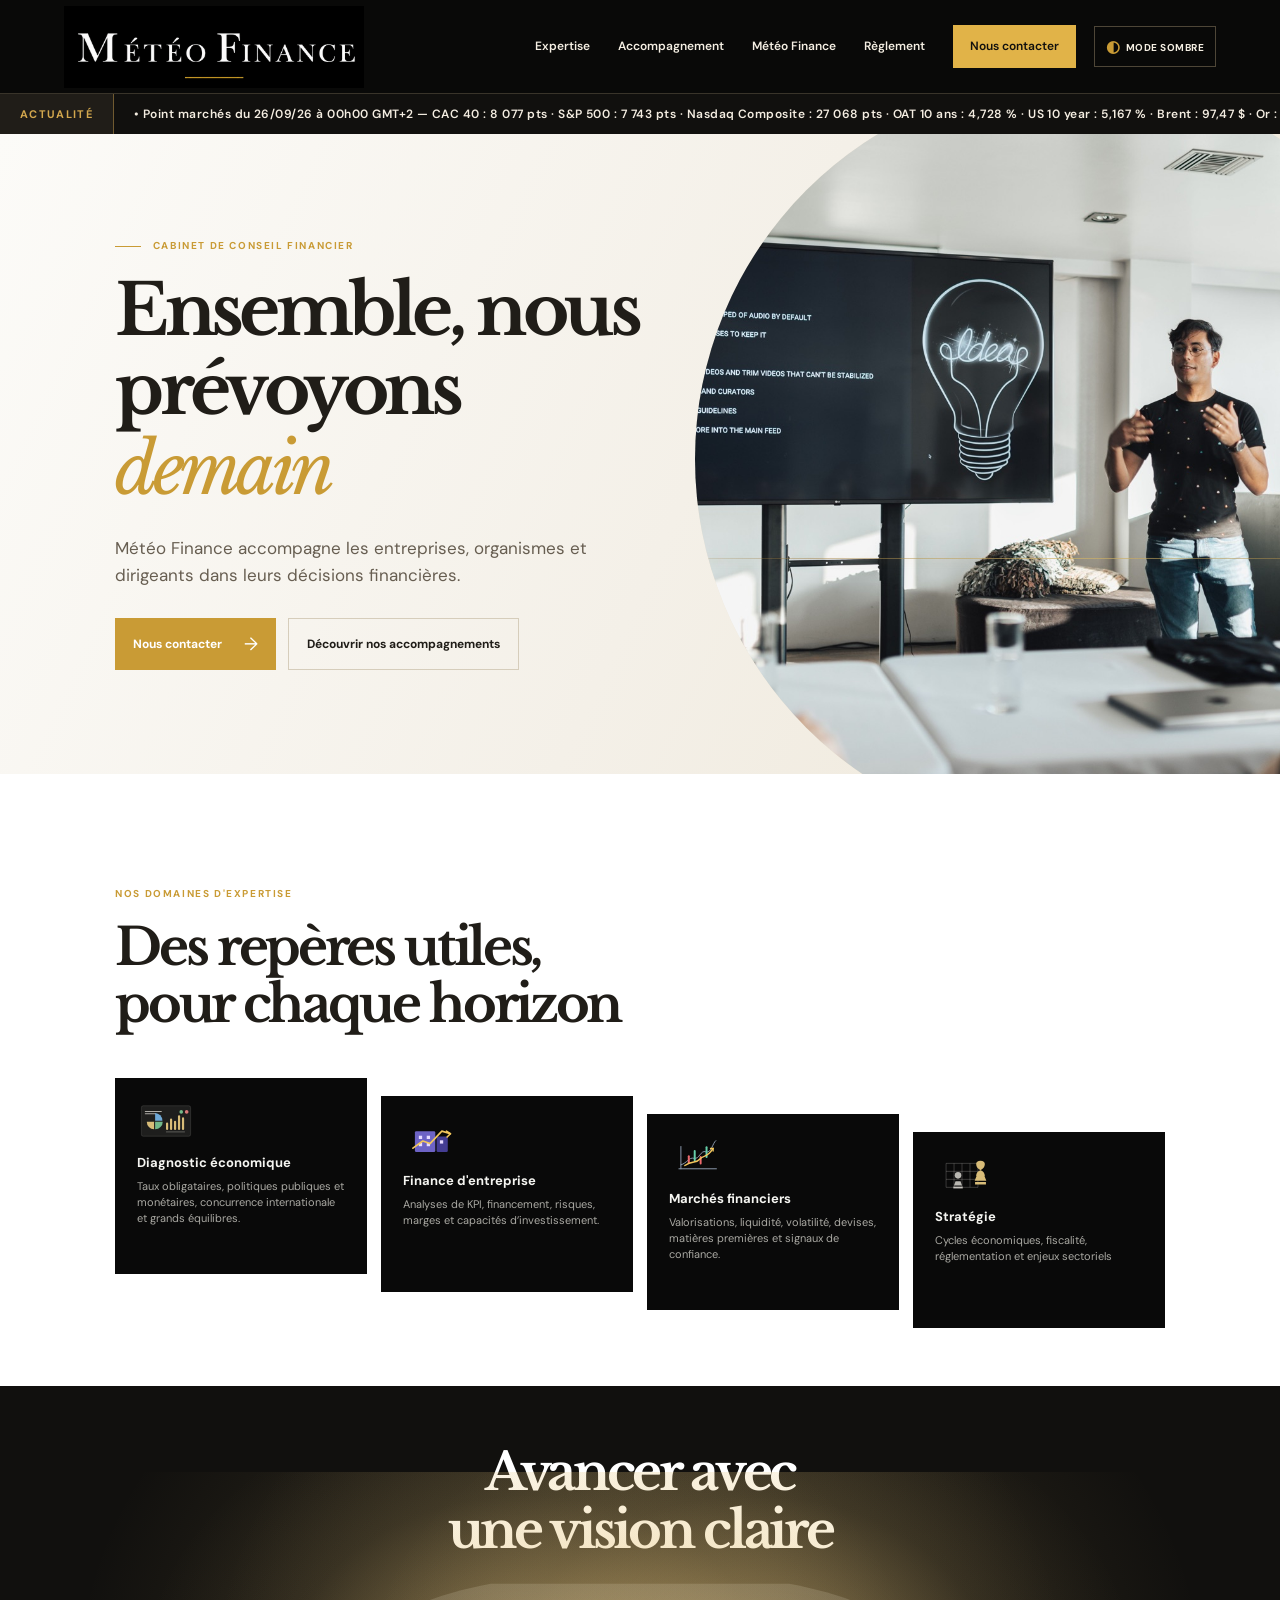
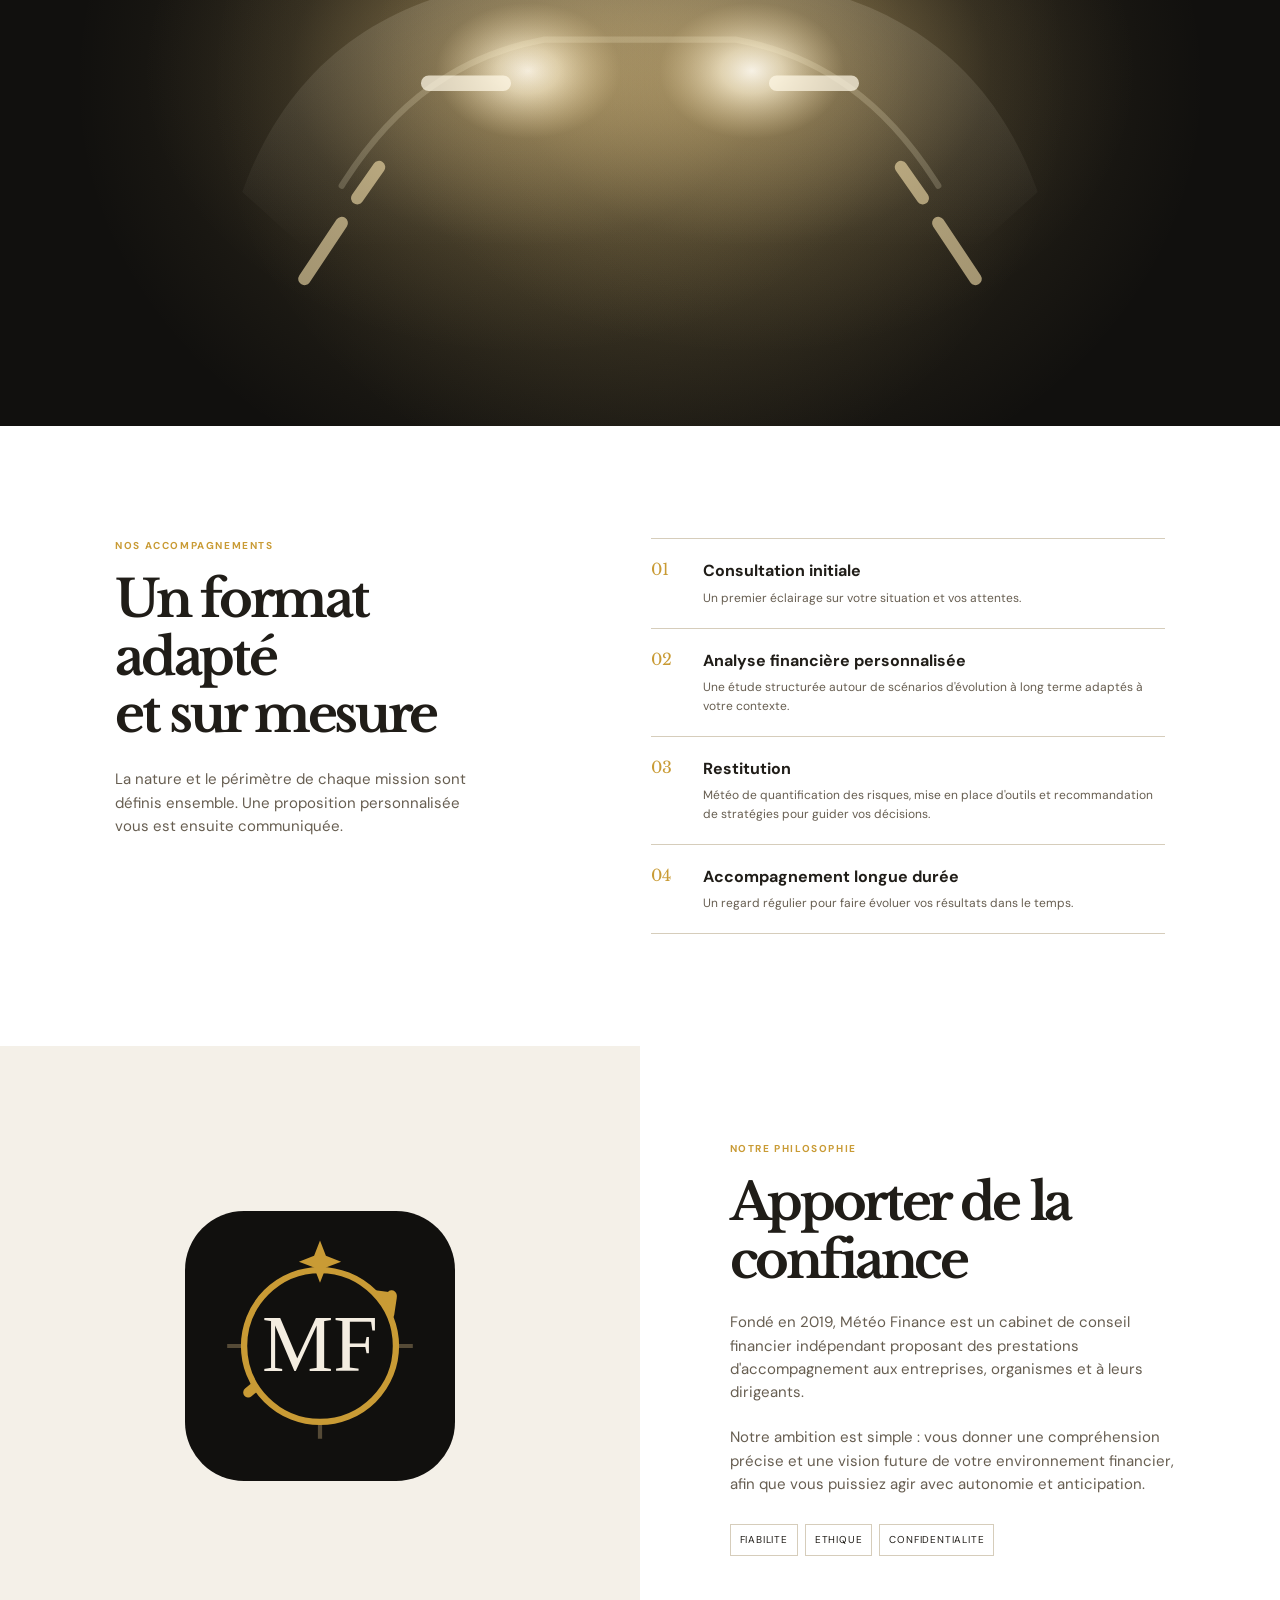
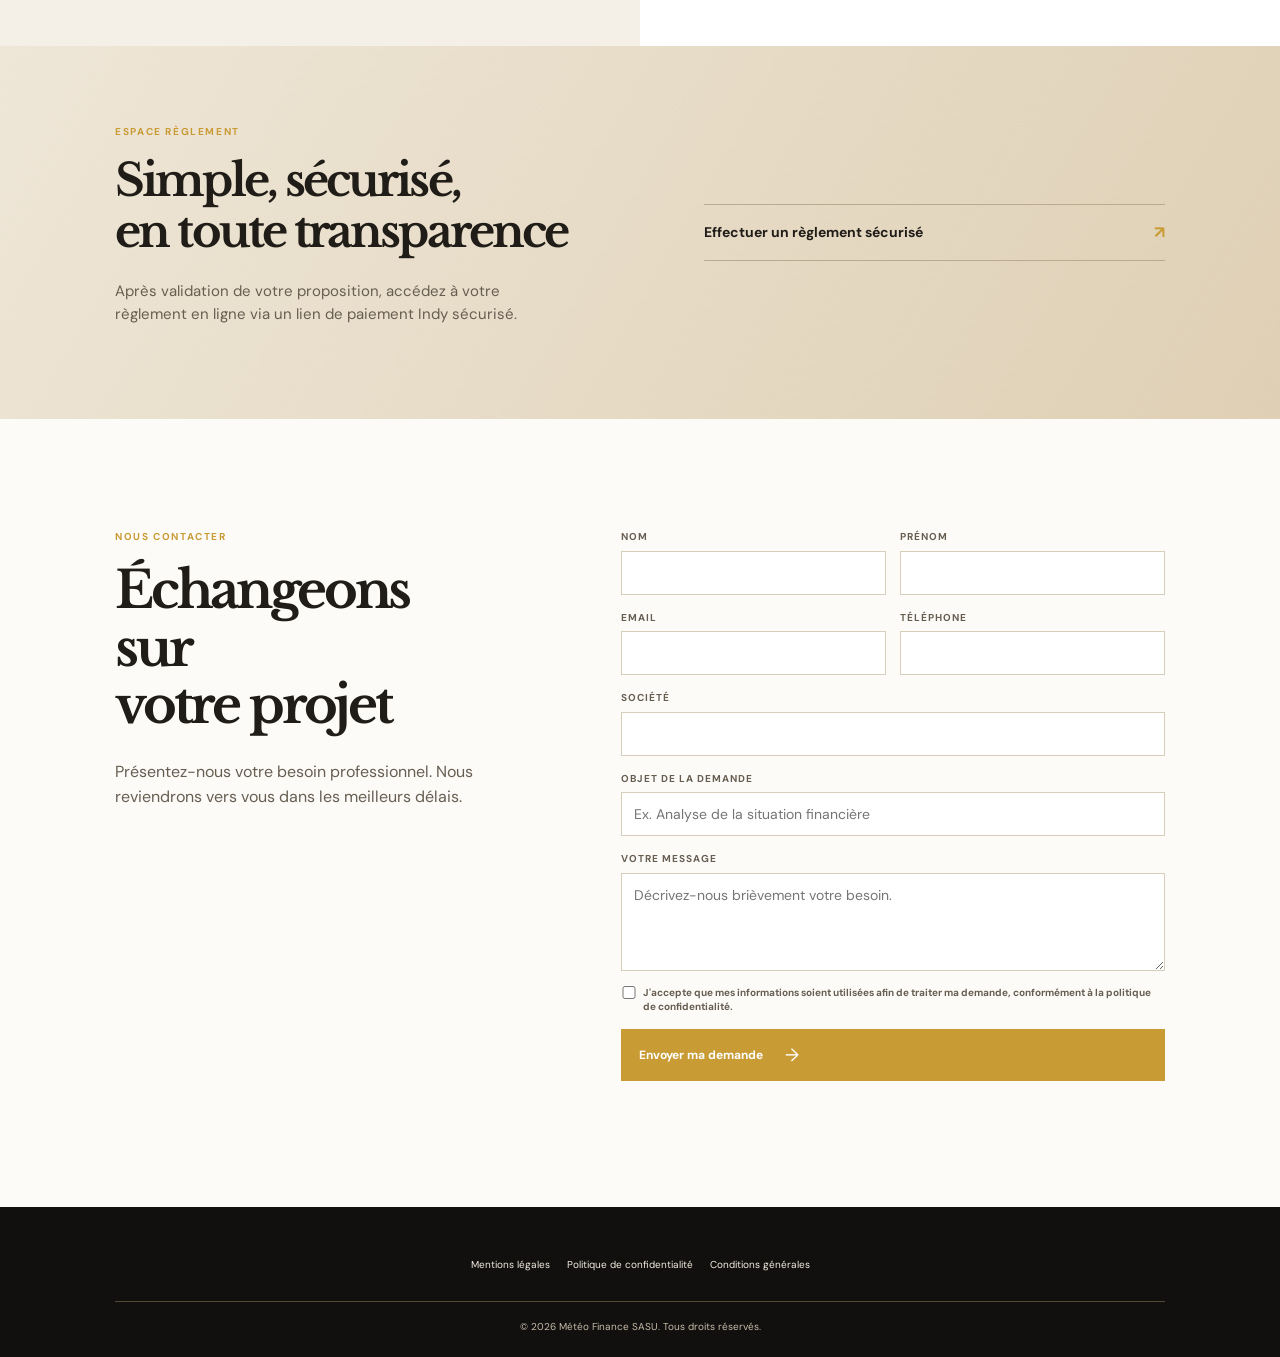
==== commit de8a0ef4: "Update index.html" ====
--- a/index.html
+++ b/index.html
@@ -148,7 +148,7 @@
       <div class="hero-glow"></div>
       <div class="hero-content">
         <p class="kicker"><span></span> Cabinet de conseil financier</p>
-        <h1>Ensemble, prévoyons<br/><em>demain</em></h1>
+        <h1>Ensemble, nous prévoyons<br/><em>demain</em></h1>
         <p class="hero-text">Météo Finance accompagne les entreprises, organismes et dirigeants dans leurs décisions financières.</p>
         <div class="hero-actions"><a href="#contact" class="btn btn-gold">Nous contacter <b>→</b></a><a href="#prestations" class="btn btn-ghost">Découvrir nos accompagnements</a></div>
       </div>
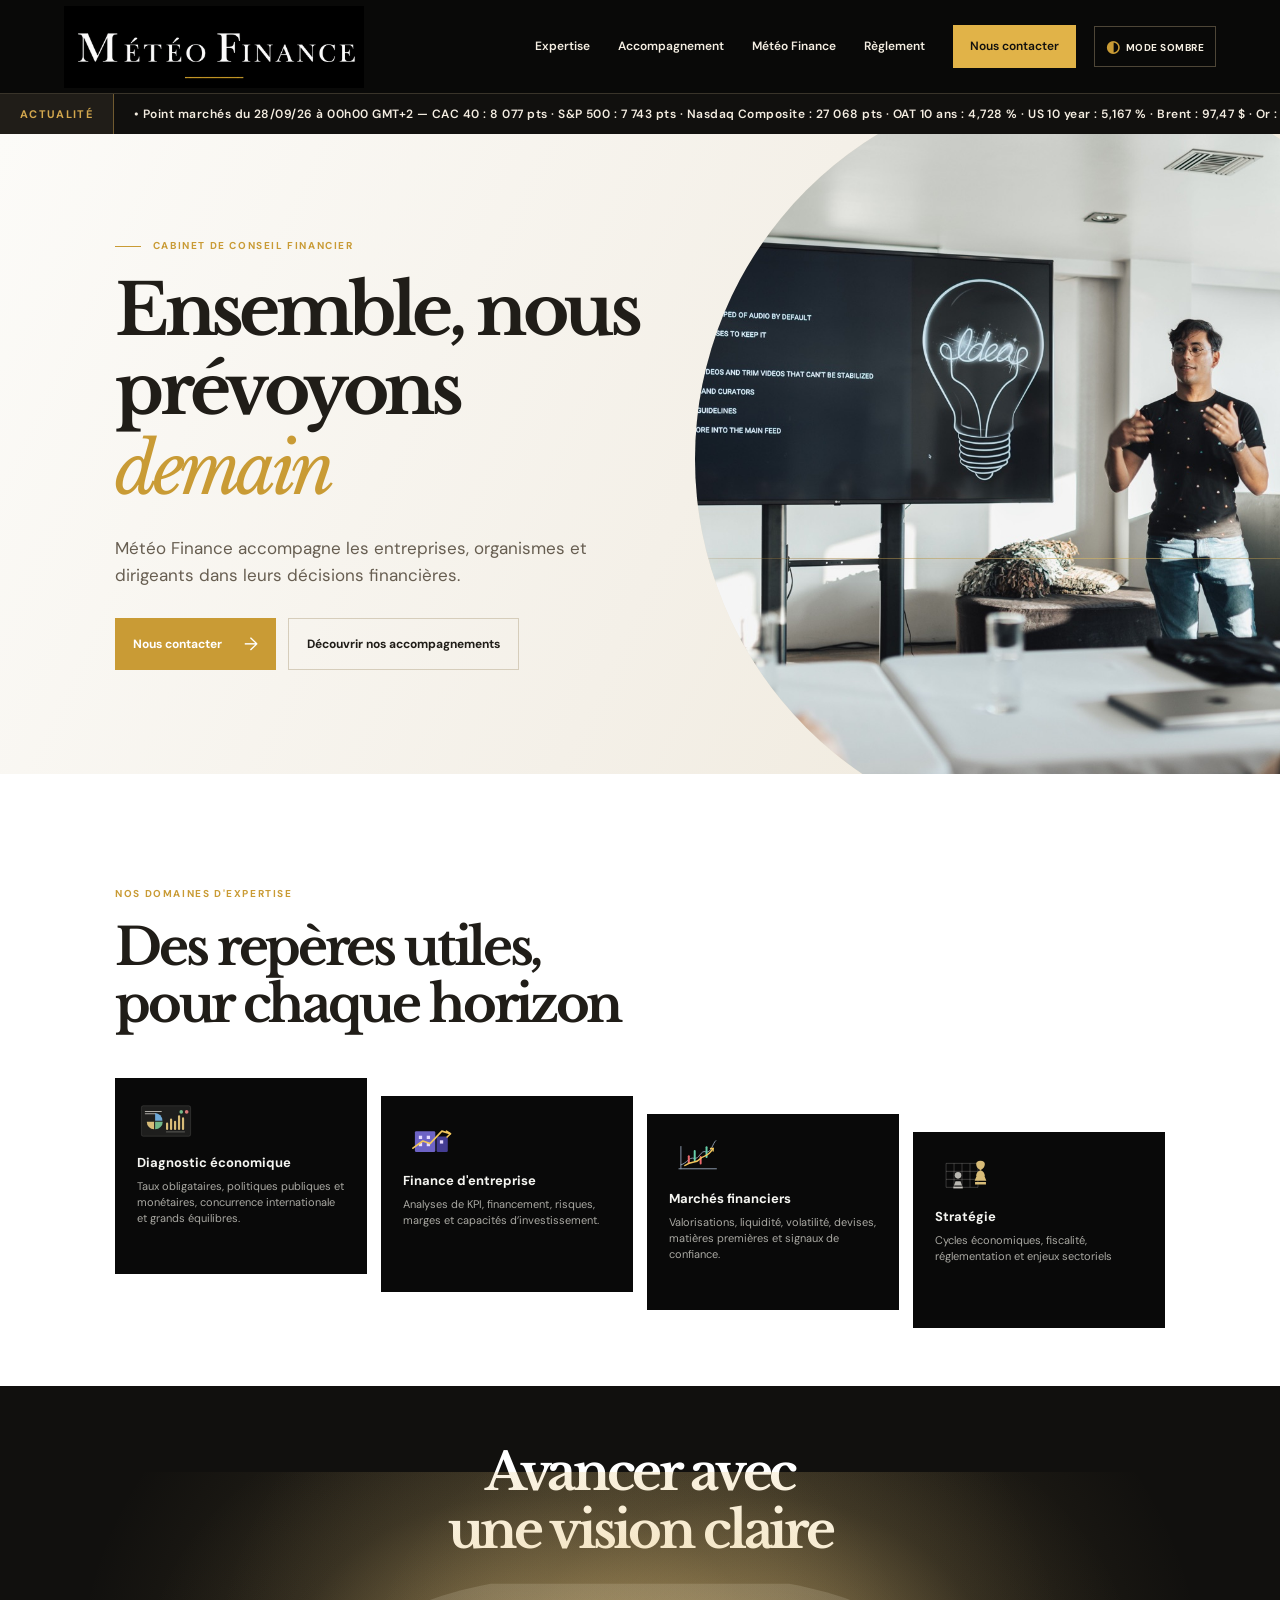
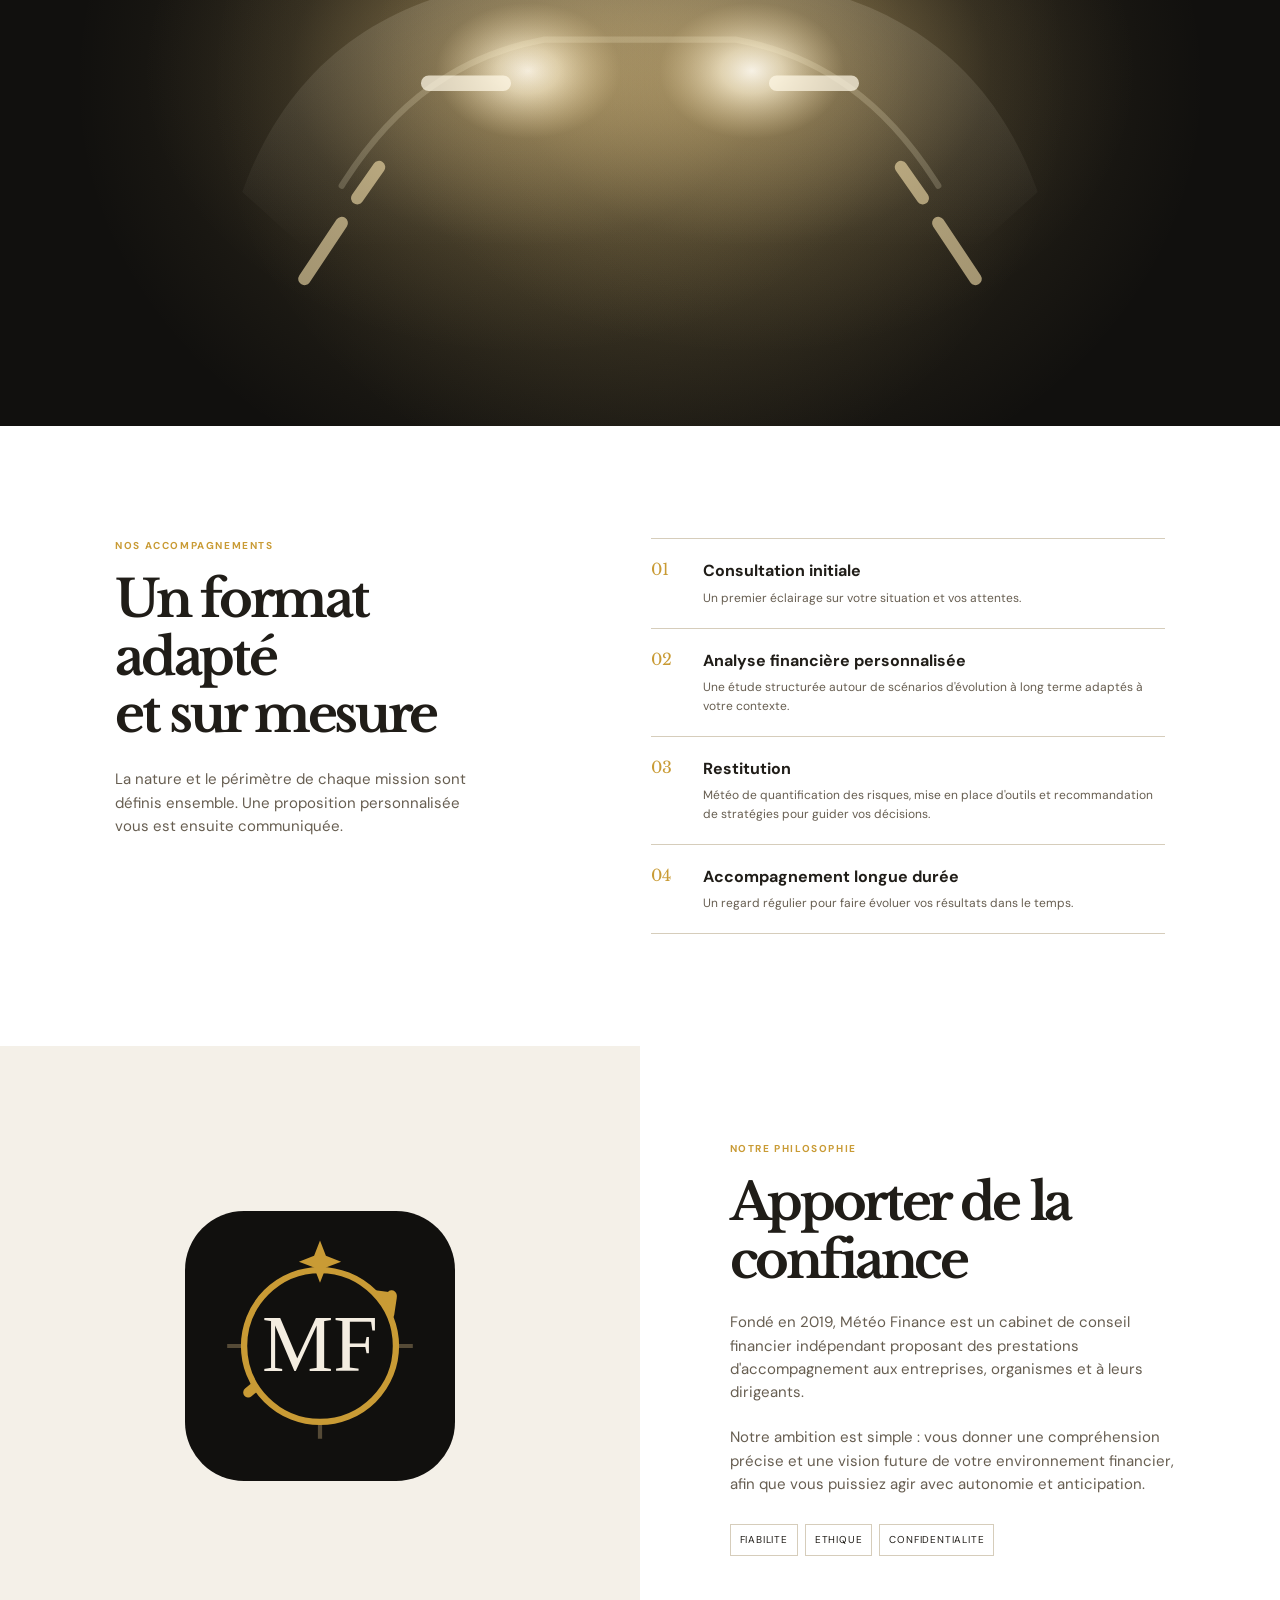
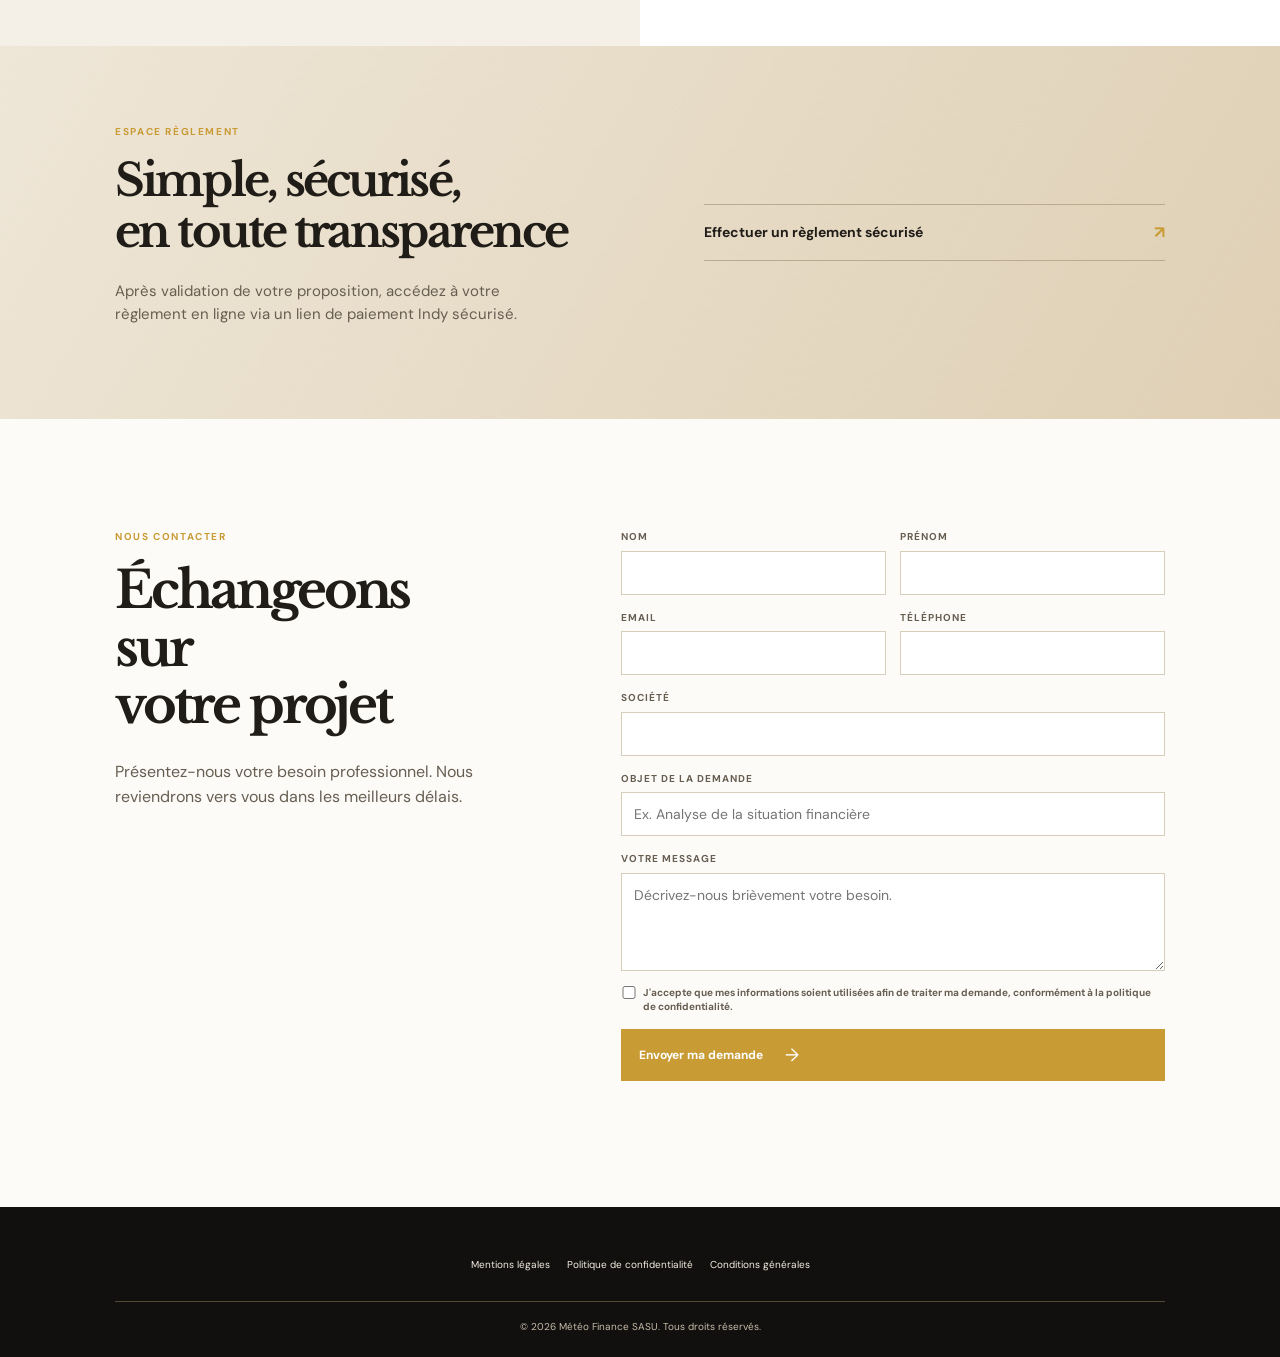
==== commit 84e35ea9: "Update index.html" ====
--- a/index.html
+++ b/index.html
@@ -108,8 +108,8 @@
         ex : Point marchés du JJ/MM/AA à XXhXX GMT+2 — CAC 40 : 8&nbsp;376 pts · S&amp;P 500 : 7&nbsp;509 pts · Nasdaq Composite : 25&nbsp;837 pts · OAT 10 ans : 3,916 % · US 10 year : 4,628 % · Brent : 94,50 $ · Or : 4&nbsp;114 $ · EUR/USD : 1,141 $
       -->
       <p class="market-ticker__track">
-        <span>• Point marchés du 26/09/26 à 00h00 GMT+2 — CAC 40 : 8&nbsp;077 pts · S&amp;P 500 : 7&nbsp;743 pts · Nasdaq Composite : 27&nbsp;068 pts · OAT 10 ans : 4,728 % · US 10 year : 5,167 % · Brent : 97,47 $ · Or : 4&nbsp;320 $ · EUR/USD : 1,139 $ • ALERTE INFO - Le taux obligataire américain à 10 ans clôture la semaine à son plus haut niveau depuis 2007.</span>
-        <span aria-hidden="true">• Point marchés du 26/09/26 à 00h00 GMT+2 — CAC 40 : 8&nbsp;077 pts · S&amp;P 500 : 7&nbsp;743 pts · Nasdaq Composite : 27&nbsp;068 pts · OAT 10 ans : 4,728 % · US 10 year : 5,167 % · Brent : 97,47 $ · Or : 4&nbsp;320 $ · EUR/USD : 1,139 $ • ALERTE INFO - Le taux obligataire américain à 10 ans clôture la semaine à son plus haut niveau depuis 2007.</span>
+        <span>• Point marchés du 28/09/26 à 00h00 GMT+2 — CAC 40 : 8&nbsp;077 pts · S&amp;P 500 : 7&nbsp;743 pts · Nasdaq Composite : 27&nbsp;068 pts · OAT 10 ans : 4,728 % · US 10 year : 5,167 % · Brent : 97,47 $ · Or : 4&nbsp;320 $ · EUR/USD : 1,139 $ • ALERTE INFO - Le taux obligataire américain à 10 ans débute la semaine à son plus haut niveau depuis 2007.</span>
+        <span aria-hidden="true">• Point marchés du 28/09/26 à 00h00 GMT+2 — CAC 40 : 8&nbsp;077 pts · S&amp;P 500 : 7&nbsp;743 pts · Nasdaq Composite : 27&nbsp;068 pts · OAT 10 ans : 4,728 % · US 10 year : 5,167 % · Brent : 97,47 $ · Or : 4&nbsp;320 $ · EUR/USD : 1,139 $ • ALERTE INFO - Le taux obligataire américain à 10 ans débute la semaine à son plus haut niveau depuis 2007.</span>
       </p>
     </div>
     
